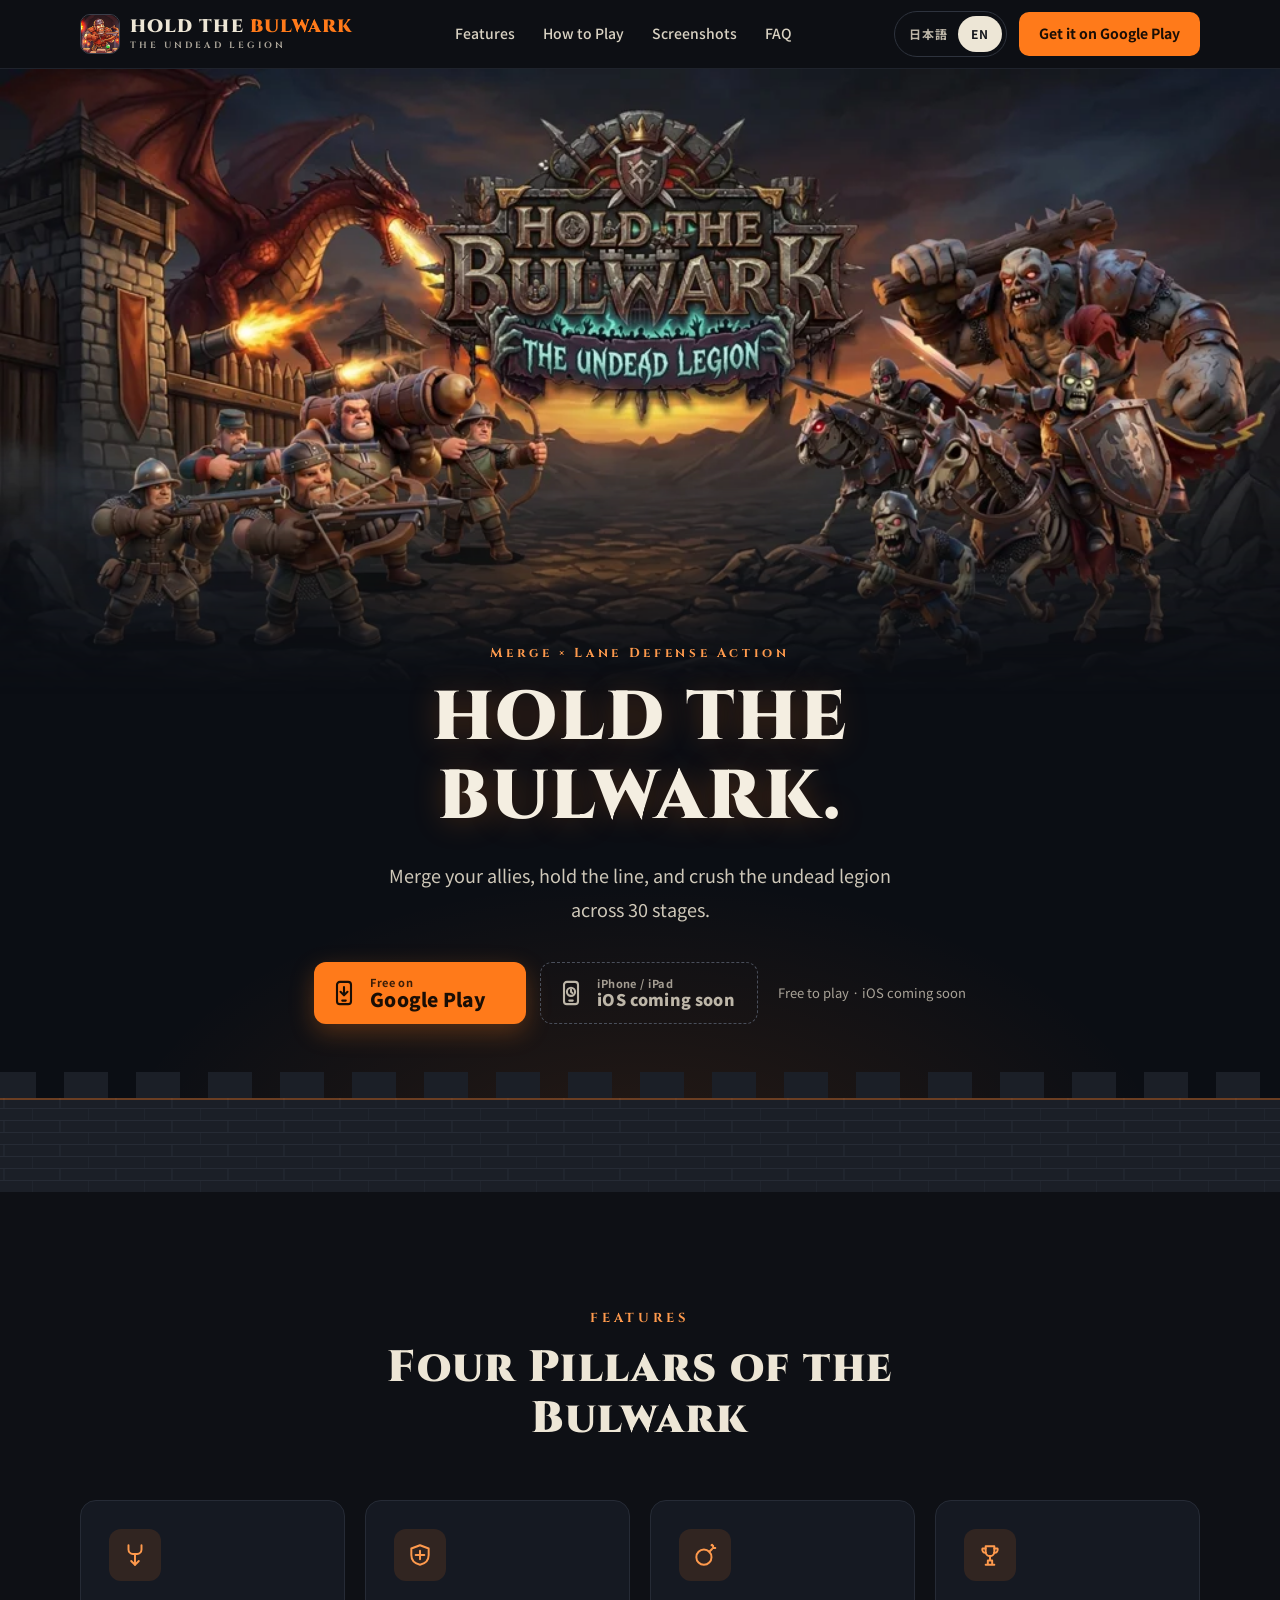
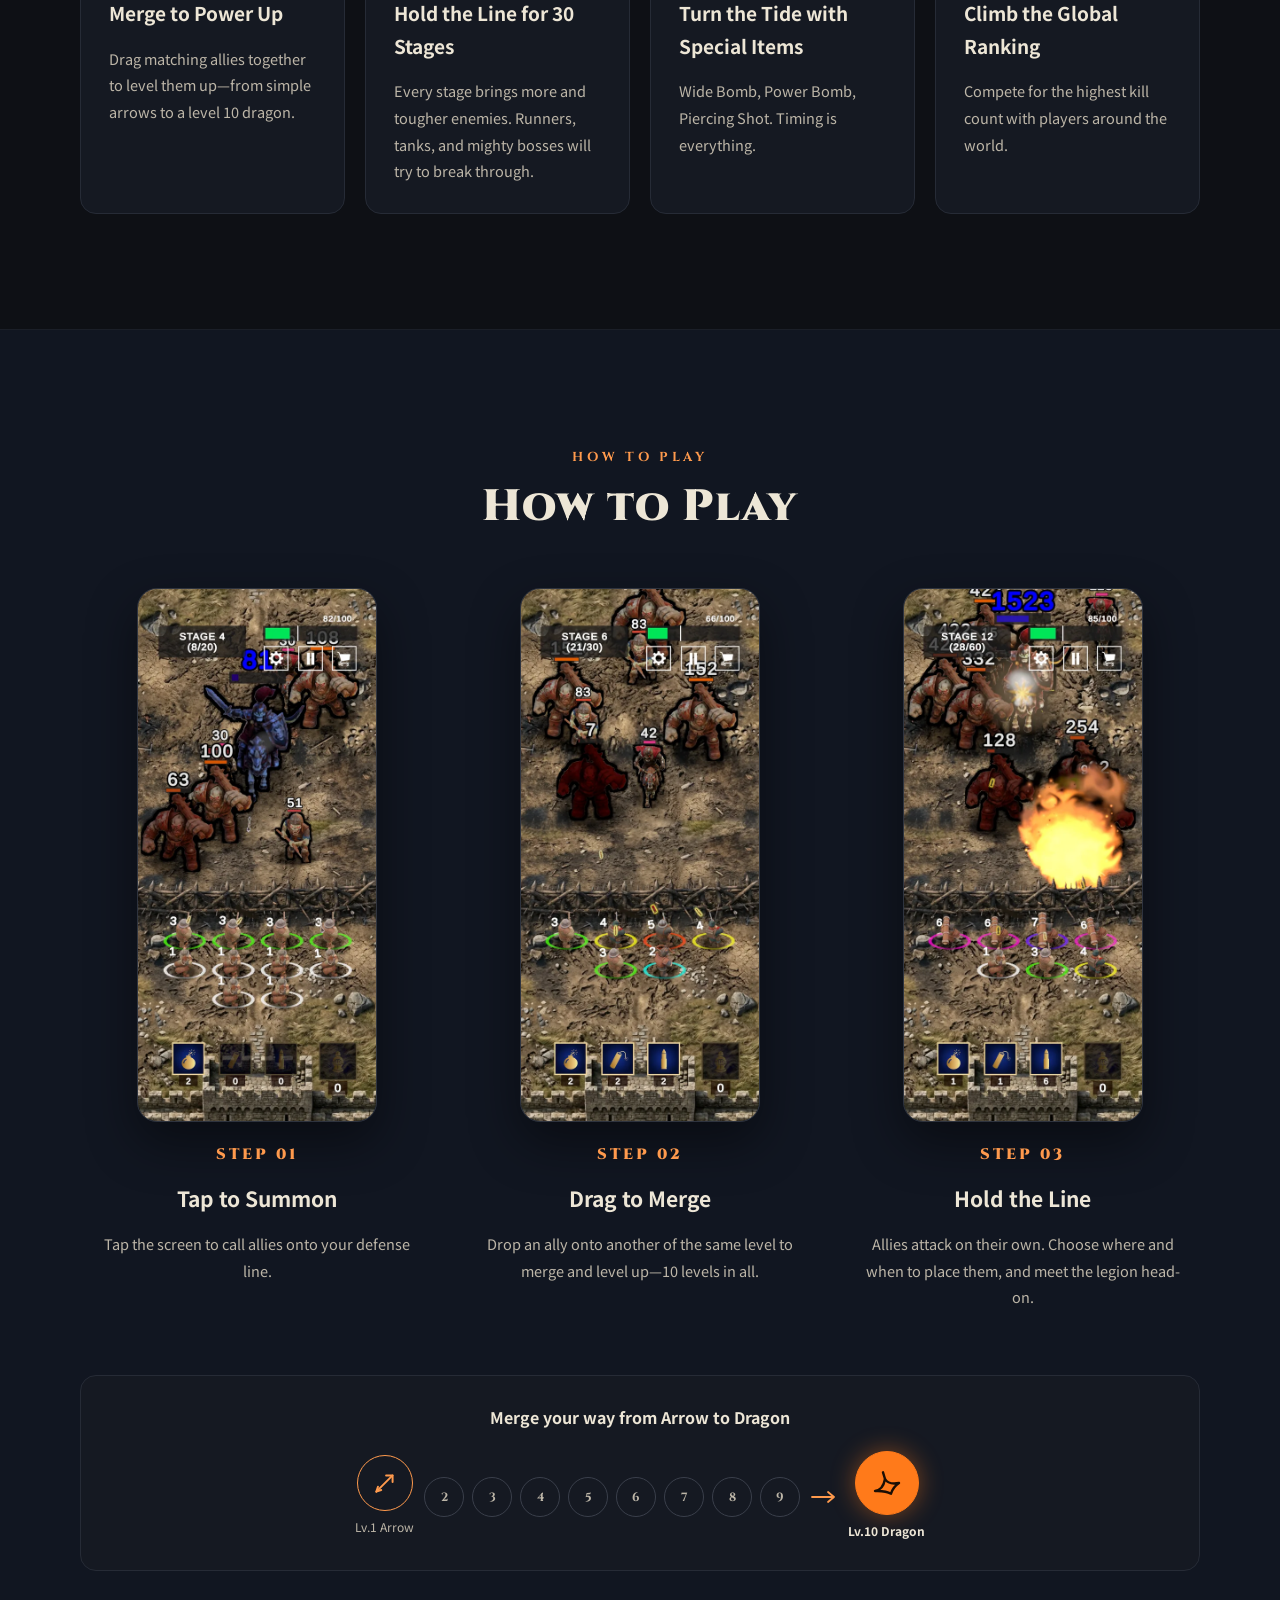
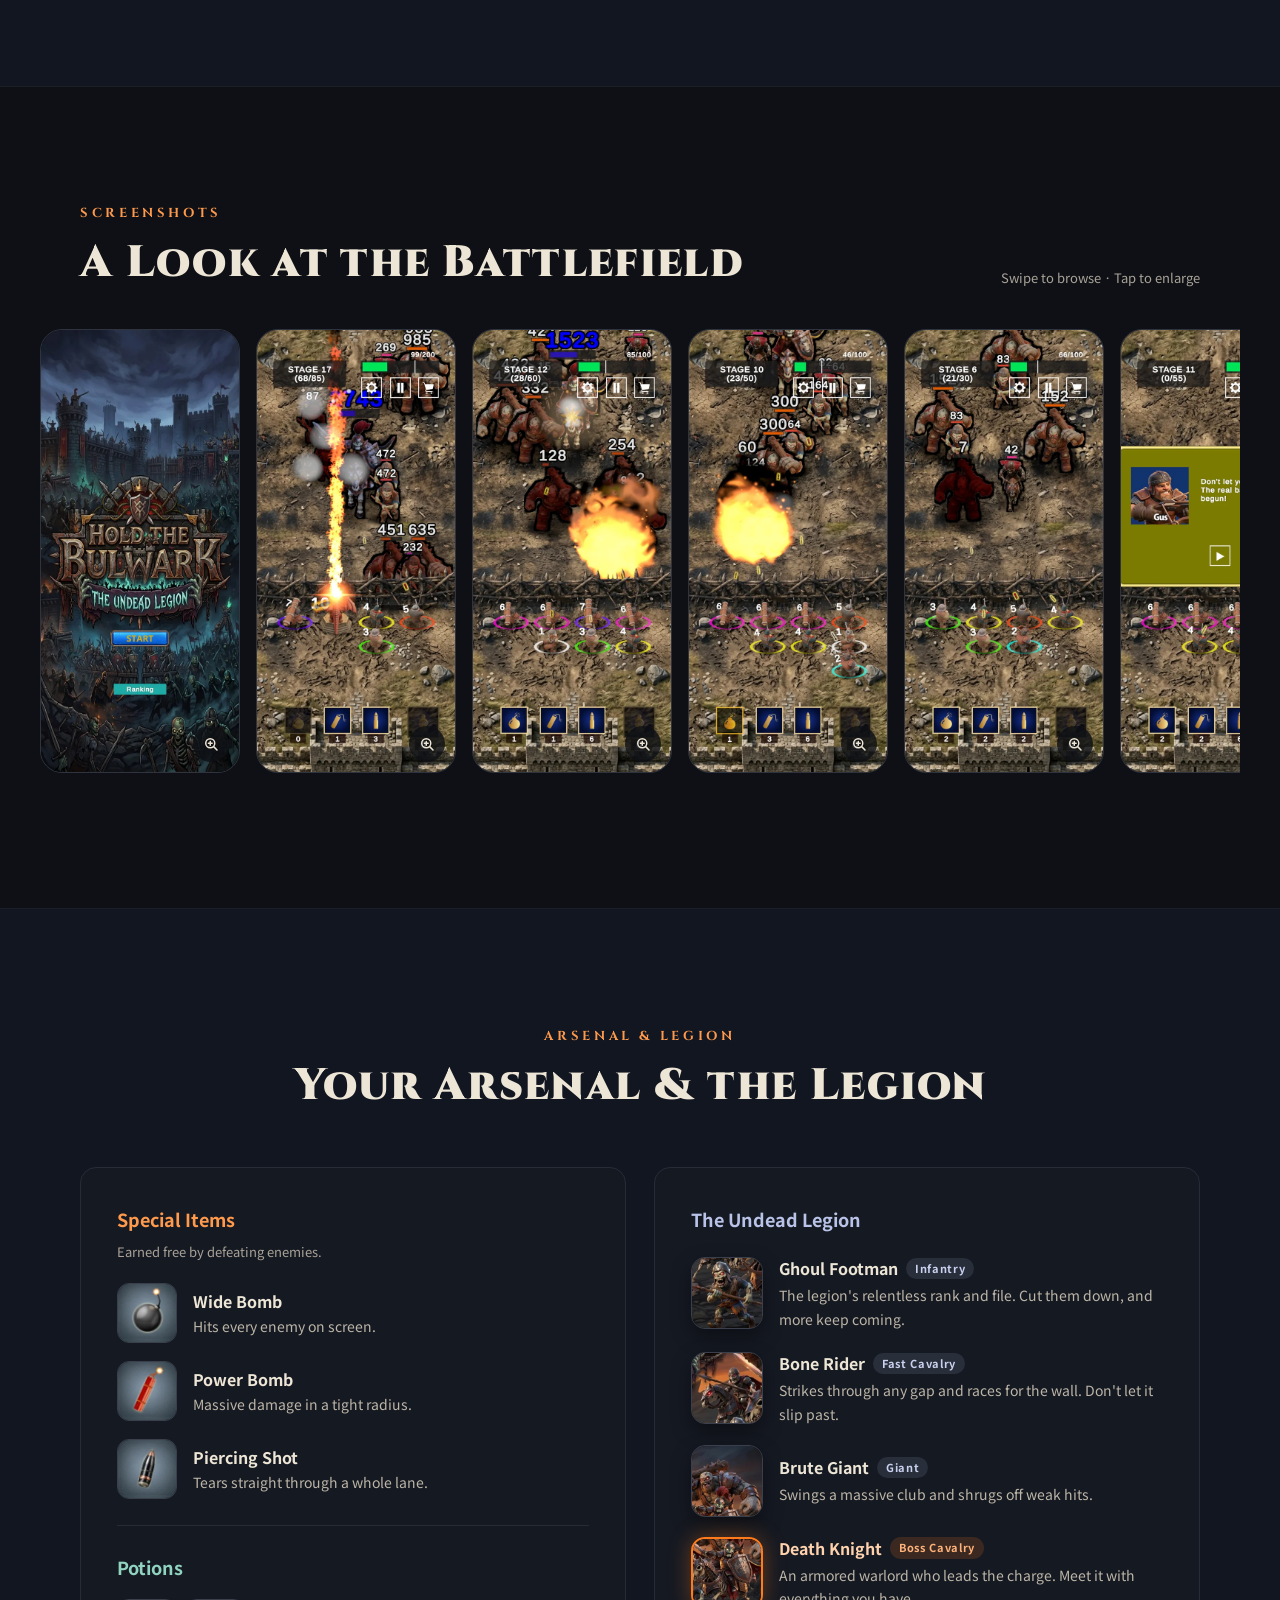
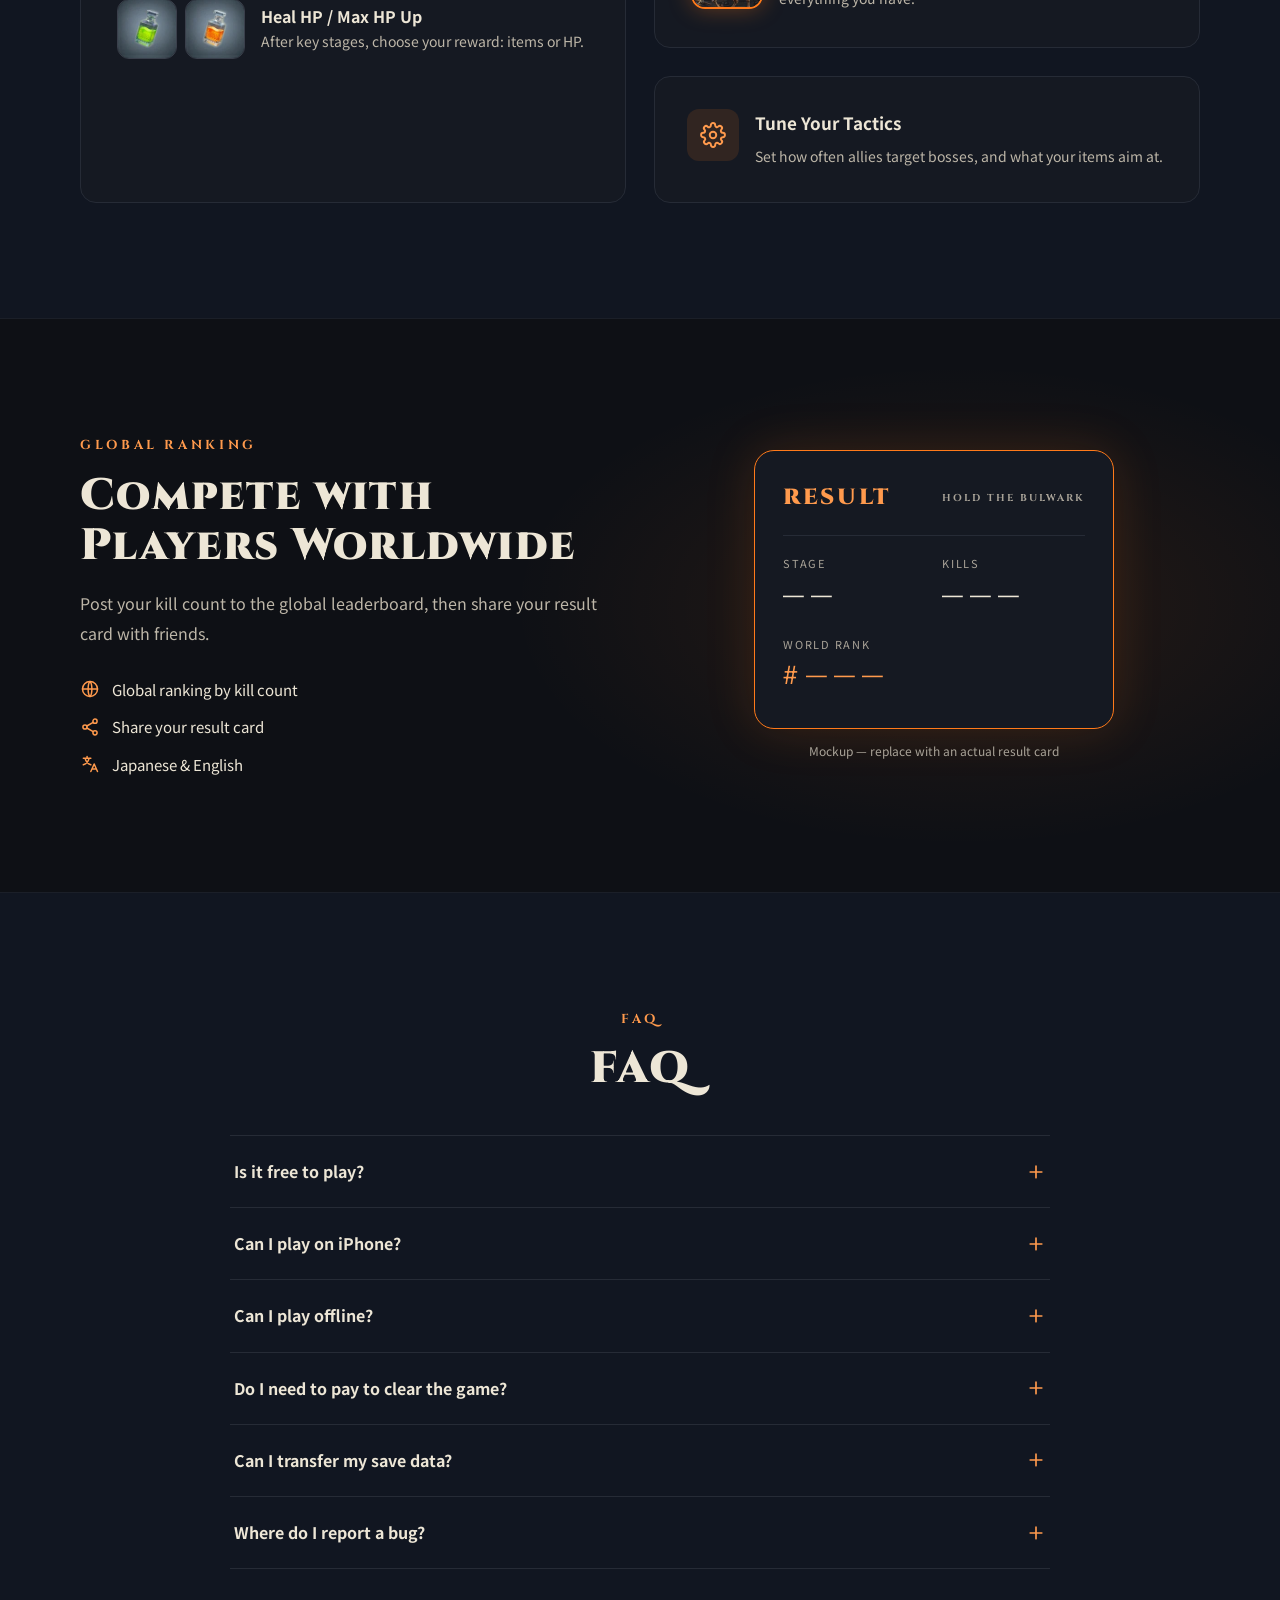
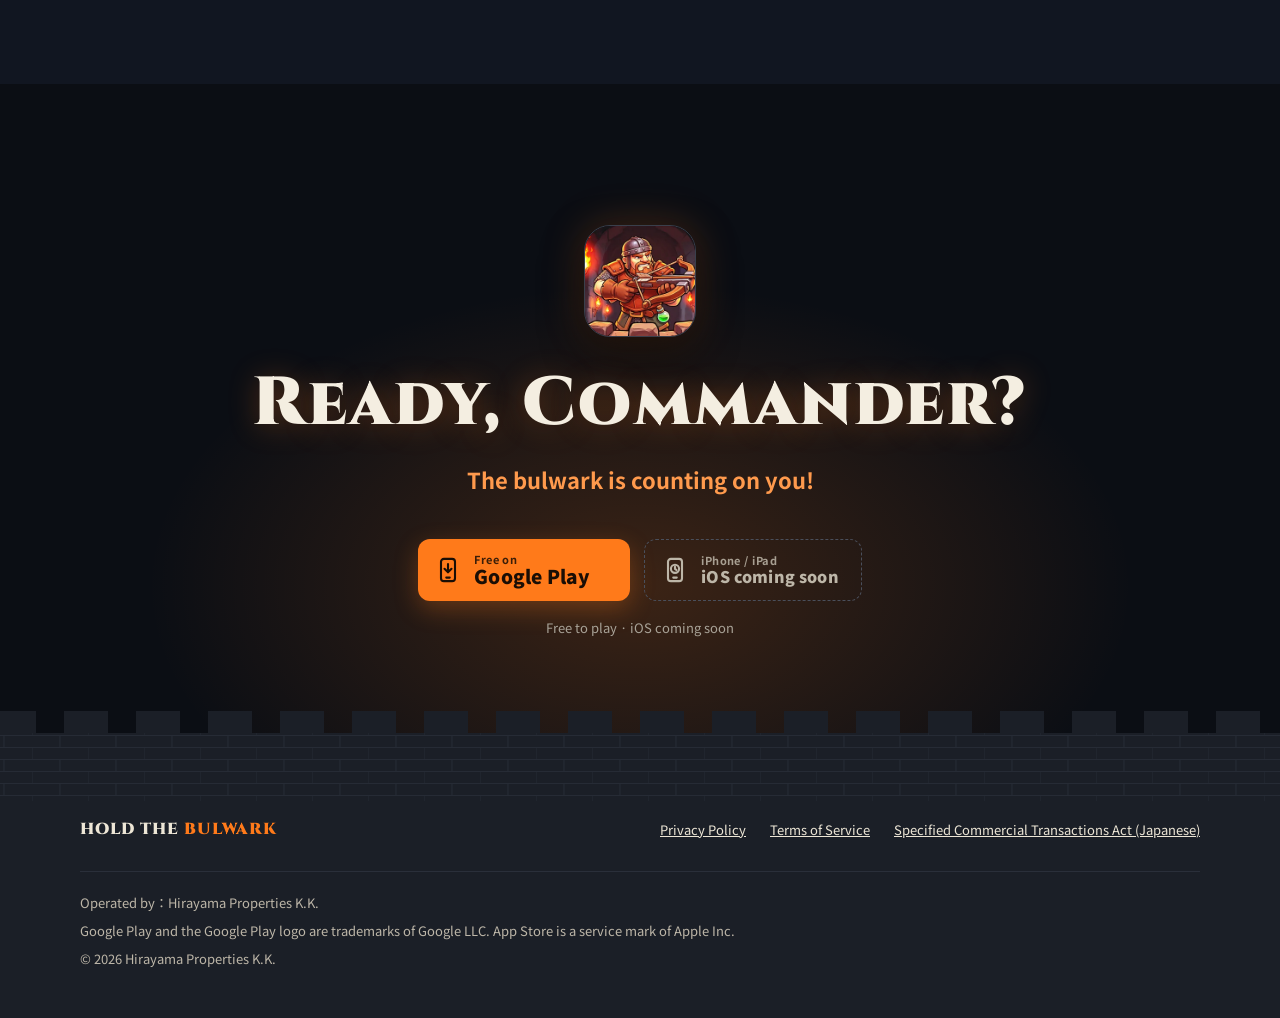
==== en/index.html @ 4ce60ff6 "Host privacy policy, terms, and tokusho pages on the site Moves the legal pages from Notion onto hol" ====
<!doctype html>
<html lang="en">
<head>
<meta charset="utf-8">
<meta name="viewport" content="width=device-width, initial-scale=1">
<title>HOLD THE BULWARK: The Undead Legion | Official Site</title>
<meta name="description" content="Official site of HOLD THE BULWARK: The Undead Legion, a merge × lane defense game. Merge your allies, hold the line, and crush the undead legion across 30 stages. Free to play.">
<meta name="theme-color" content="#0E1015">
<link rel="canonical" href="https://holdthebulwark.com/en/">
<link rel="alternate" hreflang="ja" href="https://holdthebulwark.com/">
<link rel="alternate" hreflang="en" href="https://holdthebulwark.com/en/">
<link rel="alternate" hreflang="x-default" href="https://holdthebulwark.com/">
<meta property="og:type" content="website">
<meta property="og:site_name" content="HOLD THE BULWARK">
<meta property="og:title" content="HOLD THE BULWARK: The Undead Legion | Official Site">
<meta property="og:description" content="Official site of HOLD THE BULWARK: The Undead Legion, a merge × lane defense game. Merge your allies, hold the line, and crush the undead legion across 30 stages. Free to play.">
<meta property="og:url" content="https://holdthebulwark.com/en/">
<meta property="og:image" content="https://holdthebulwark.com/assets/img/ogp.jpg">
<meta property="og:image:width" content="1200">
<meta property="og:image:height" content="630">
<meta property="og:locale" content="en_US">
<meta property="og:locale:alternate" content="ja_JP">
<meta name="twitter:card" content="summary_large_image">
<meta name="twitter:title" content="HOLD THE BULWARK: The Undead Legion | Official Site">
<meta name="twitter:description" content="Official site of HOLD THE BULWARK: The Undead Legion, a merge × lane defense game. Merge your allies, hold the line, and crush the undead legion across 30 stages. Free to play.">
<meta name="twitter:image" content="https://holdthebulwark.com/assets/img/ogp.jpg">
<link rel="icon" href="../favicon.ico" sizes="32x32">
<link rel="icon" href="../assets/img/icon-192.png" type="image/png" sizes="192x192">
<link rel="apple-touch-icon" href="../assets/img/apple-touch-icon.png">
<link rel="preconnect" href="https://fonts.googleapis.com">
<link rel="preconnect" href="https://fonts.gstatic.com" crossorigin>
<link rel="stylesheet" href="https://fonts.googleapis.com/css2?family=Cinzel:wght@700;900&amp;family=Dela+Gothic+One&amp;family=Noto+Sans+JP:wght@400;500;700;900&amp;display=swap">
<link rel="preload" as="image" href="../assets/img/key-visual.webp" fetchpriority="high">
<link rel="stylesheet" href="../assets/css/style.css">
<script type="application/ld+json">{"@context":"https://schema.org","@type":["VideoGame","MobileApplication"],"name":"HOLD THE BULWARK: The Undead Legion","url":"https://holdthebulwark.com/en/","description":"Official site of HOLD THE BULWARK: The Undead Legion, a merge × lane defense game. Merge your allies, hold the line, and crush the undead legion across 30 stages. Free to play.","image":"https://holdthebulwark.com/assets/img/ogp.jpg","applicationCategory":"GameApplication","genre":["Merge","Tower Defense"],"operatingSystem":"Android","gamePlatform":"Android","inLanguage":["ja","en"],"installUrl":"https://play.google.com/store/apps/details?id=com.hirayamaproperties.holdthebulwark","offers":{"@type":"Offer","price":"0","priceCurrency":"JPY"},"publisher":{"@type":"Organization","name":"Hirayama Properties K.K."}}</script>
<script src="../assets/js/main.js" defer></script>
</head>
<body>
<div lang="en" class="root lang-en" style="background: #0E1015; color: #EDE6D6; font-family: 'Noto Sans JP', system-ui, sans-serif; font-size: 16px; line-height: 1.7; overflow-x: clip; position: relative">

<!-- HEADER -->
<header style="position: sticky; top: 0; z-index: 30; background: rgba(14,16,21,0.9); backdrop-filter: blur(10px); border-bottom: 1px solid #1F232C">
<div class="wrap" style="height: 68px; display: flex; align-items: center; justify-content: space-between; gap: 20px">
<a href="#top" class="logo" style="display: flex; align-items: center; gap: 10px; text-decoration: none; color: #EDE6D6; line-height: 1">
<img src="../assets/img/app-icon.webp" alt="" width="40" height="40" style="width: 40px; height: 40px; border-radius: 10px; border: 1px solid #3A3F4B; flex: none">
<span style="display: flex; flex-direction: column">
<span style="font-weight: 900; font-size: 18px; letter-spacing: 0.06em">HOLD THE <span style="color: #FF7A1A">BULWARK</span></span>
<span style="font-weight: 700; font-size: 9px; letter-spacing: 0.34em; color: #A9A398; margin-top: 5px">THE UNDEAD LEGION</span>
</span>
</a>
<nav class="nav-links" aria-label="Main navigation">
<a href="#features">Features</a>
<a href="#how">How to Play</a>
<a href="#shots">Screenshots</a>
<a href="#faq">FAQ</a>
</nav>
<div style="display: flex; align-items: center; gap: 12px">
<div role="group" aria-label="Language" style="display: flex; padding: 4px; border: 1px solid #2E333E; border-radius: 999px">
<a class="lang-btn" href="../" hreflang="ja" lang="ja" data-lang="ja">日本語</a>
<a class="lang-btn on" href="./" hreflang="en" lang="en" data-lang="en" aria-current="page">EN</a>
</div>
<a data-cta="live" class="btn hdr-cta" href="https://play.google.com/store/apps/details?id=com.hirayamaproperties.holdthebulwark" target="_blank" rel="noopener">Get it on Google Play</a>
<span data-cta="off" hidden class="btn btn-off hdr-cta" aria-disabled="true">iOS coming soon</span>
<button type="button" class="menu-btn" data-action="menu" aria-controls="mobile-menu" aria-label="Menu" aria-expanded="false" style="width: 44px; height: 44px; align-items: center; justify-content: center; background: transparent; border: 1px solid #2E333E; border-radius: 10px; color: #EDE6D6; cursor: pointer">
<svg width="22" height="22" viewBox="0 0 24 24" fill="none" stroke="currentColor" stroke-width="1.8" stroke-linecap="round" aria-hidden="true"><path d="M4 7h16M4 12h16M4 17h16"></path></svg>
</button>
</div>
</div>

<nav id="mobile-menu" hidden aria-label="Main navigation" style="border-top: 1px solid #1F232C; padding: 8px 20px 20px; display: flex; flex-direction: column">
<a href="#features" data-action="close-menu" style="color: #EDE6D6; text-decoration: none; padding: 14px 0; border-bottom: 1px solid #1F232C; font-weight: 500">Features</a>
<a href="#how" data-action="close-menu" style="color: #EDE6D6; text-decoration: none; padding: 14px 0; border-bottom: 1px solid #1F232C; font-weight: 500">How to Play</a>
<a href="#shots" data-action="close-menu" style="color: #EDE6D6; text-decoration: none; padding: 14px 0; border-bottom: 1px solid #1F232C; font-weight: 500">Screenshots</a>
<a href="#faq" data-action="close-menu" style="color: #EDE6D6; text-decoration: none; padding: 14px 0; font-weight: 500">FAQ</a>
<a data-cta="live" class="btn" href="https://play.google.com/store/apps/details?id=com.hirayamaproperties.holdthebulwark" target="_blank" rel="noopener" style="margin-top: 12px">Get it on Google Play</a>
<span data-cta="off" hidden class="btn btn-off" aria-disabled="true" style="margin-top: 12px">iOS coming soon</span>
</nav>

</header>

<!-- HERO -->
<section id="top" class="hero-bg" style="position: relative; overflow: hidden; padding: 0">
<img class="hero-visual" src="../assets/img/key-visual.webp" alt="HOLD THE BULWARK: The Undead Legion — defenders of the wall face the undead legion" width="1024" height="500" fetchpriority="high">

<div class="embers" aria-hidden="true">
<span class="ember"></span><span class="ember"></span><span class="ember"></span><span class="ember"></span><span class="ember"></span><span class="ember"></span><span class="ember"></span><span class="ember"></span><span class="ember"></span><span class="ember"></span><span class="ember"></span><span class="ember"></span><span class="ember"></span><span class="ember"></span><span class="ember"></span><span class="ember"></span>
</div>

<div class="wrap hero-grid" style="position: relative; z-index: 2; padding-bottom: 48px">
<div class="hero-text">
<p class="eyebrow">Merge × Lane Defense Action</p>
<h1 class="disp" style="font-size: clamp(36px, 5.4vw, 72px); white-space: pre-line; color: #F4EEE1; text-shadow: 0 2px 30px rgba(255,122,26,0.25)">HOLD THE BULWARK.</h1>
<p class="hero-sub" style="max-width: 520px; font-size: clamp(16px, 1.6vw, 18px); line-height: 1.9; color: #CFC8B9">Merge your allies, hold the line, and crush the undead legion across 30 stages.</p>
<div class="hero-cta" style="display: flex; flex-wrap: wrap; align-items: center; gap: 16px 20px; margin-top: 36px">
<div class="badges">
<a class="store-btn" href="https://play.google.com/store/apps/details?id=com.hirayamaproperties.holdthebulwark" target="_blank" rel="noopener" aria-label="Get it on Google Play">
<svg width="28" height="28" viewBox="0 0 24 24" fill="none" stroke="currentColor" stroke-width="1.8" stroke-linecap="round" stroke-linejoin="round" aria-hidden="true"><rect x="6" y="2.5" width="12" height="19" rx="2.5"></rect><path d="M12 7v7M9 11l3 3 3-3M10.5 18.5h3"></path></svg>
<span class="store-tx"><small>Free on</small><strong>Google Play</strong></span>
</a>
<span class="store-btn off" aria-label="App Store version coming soon">
<svg width="28" height="28" viewBox="0 0 24 24" fill="none" stroke="currentColor" stroke-width="1.8" stroke-linecap="round" stroke-linejoin="round" aria-hidden="true"><rect x="6" y="2.5" width="12" height="19" rx="2.5"></rect><circle cx="12" cy="11" r="3.5"></circle><path d="M12 9.3V11l1.2 1M10.5 18.5h3"></path></svg>
<span class="store-tx"><small>iPhone / iPad</small><strong>iOS coming soon</strong></span>
</span>
</div>
<span style="font-size: 13px; color: #A9A398">Free to play · iOS coming soon</span>
</div>
</div>
</div>
<svg aria-hidden="true" viewBox="0 0 1440 120" preserveAspectRatio="xMidYMax slice" style="display: block; width: 100%; height: 120px; position: relative; z-index: 1">
<defs>
<pattern id="merlon" width="72" height="26" patternUnits="userSpaceOnUse"><rect x="0" y="0" width="44" height="26" fill="#1B1F27"></rect></pattern>
<pattern id="brick" width="56" height="24" patternUnits="userSpaceOnUse"><path d="M0 0.5H56M0 12.5H56M28 0V12M0 12V24" stroke="#262B35" stroke-width="1" fill="none"></path></pattern>
</defs>
<rect x="0" y="0" width="1440" height="26" fill="url(#merlon)"></rect>
<rect x="0" y="26" width="1440" height="94" fill="#1B1F27"></rect>
<rect x="0" y="26" width="1440" height="94" fill="url(#brick)"></rect>
<rect x="0" y="26" width="1440" height="2" fill="#FF7A1A" opacity="0.35"></rect>
</svg>
</section>

<!-- FEATURES -->
<section id="features" class="sec" style="background: #0E1015">
<div class="wrap">
<div class="reveal" style="text-align: center; max-width: 720px; margin: 0 auto 56px">
<p class="eyebrow">FEATURES</p>
<h2 class="disp h2">Four Pillars of the Bulwark</h2>
</div>
<div class="feat-grid">
<article class="card reveal" style="padding: 28px; display: flex; flex-direction: column; gap: 16px">
<div class="icon-box"><svg width="26" height="26" viewBox="0 0 24 24" fill="none" stroke="currentColor" stroke-width="1.8" stroke-linecap="round" stroke-linejoin="round" aria-hidden="true"><path d="M6 3v4a4 4 0 0 0 4 4h4a4 4 0 0 0 4-4V3"></path><path d="M12 11v10"></path><path d="M8.5 17.5L12 21l3.5-3.5"></path></svg></div>
<h3 style="margin: 0; font-size: 19px; font-weight: 700">Merge to Power Up</h3>
<p style="margin: 0; color: #BDB6A8; font-size: 14.5px; line-height: 1.85">Drag matching allies together to level them up—from simple arrows to a level 10 dragon.</p>
</article>
<article class="card reveal" style="padding: 28px; display: flex; flex-direction: column; gap: 16px">
<div class="icon-box"><svg width="26" height="26" viewBox="0 0 24 24" fill="none" stroke="currentColor" stroke-width="1.8" stroke-linecap="round" stroke-linejoin="round" aria-hidden="true"><path d="M12 3l8 3v6c0 5-3.5 8-8 9-4.5-1-8-4-8-9V6z"></path><path d="M12 8v8M8 12h8"></path></svg></div>
<h3 style="margin: 0; font-size: 19px; font-weight: 700">Hold the Line for 30 Stages</h3>
<p style="margin: 0; color: #BDB6A8; font-size: 14.5px; line-height: 1.85">Every stage brings more and tougher enemies. Runners, tanks, and mighty bosses will try to break through.</p>
</article>
<article class="card reveal" style="padding: 28px; display: flex; flex-direction: column; gap: 16px">
<div class="icon-box"><svg width="26" height="26" viewBox="0 0 24 24" fill="none" stroke="currentColor" stroke-width="1.8" stroke-linecap="round" stroke-linejoin="round" aria-hidden="true"><circle cx="11" cy="14" r="7"></circle><path d="M16 9l2.5-2.5"></path><path d="M19.5 3.5v2M21.5 5.5h-2M18.5 2.5l-.5 .5"></path></svg></div>
<h3 style="margin: 0; font-size: 19px; font-weight: 700">Turn the Tide with Special Items</h3>
<p style="margin: 0; color: #BDB6A8; font-size: 14.5px; line-height: 1.85">Wide Bomb, Power Bomb, Piercing Shot. Timing is everything.</p>
</article>
<article class="card reveal" style="padding: 28px; display: flex; flex-direction: column; gap: 16px">
<div class="icon-box"><svg width="26" height="26" viewBox="0 0 24 24" fill="none" stroke="currentColor" stroke-width="1.8" stroke-linecap="round" stroke-linejoin="round" aria-hidden="true"><path d="M8 4h8v5a4 4 0 0 1-8 0z"></path><path d="M8 6H5a3 3 0 0 0 3.2 4M16 6h3a3 3 0 0 1-3.2 4"></path><path d="M12 13v4M8 21h8M10 17h4v4h-4z"></path></svg></div>
<h3 style="margin: 0; font-size: 19px; font-weight: 700">Climb the Global Ranking</h3>
<p style="margin: 0; color: #BDB6A8; font-size: 14.5px; line-height: 1.85">Compete for the highest kill count with players around the world.</p>
</article>
</div>
</div>
</section>

<!-- HOW TO PLAY -->
<section id="how" class="sec" style="background: #111621; border-top: 1px solid #1B1F28; border-bottom: 1px solid #1B1F28">
<div class="wrap">
<div class="reveal" style="text-align: center; max-width: 720px; margin: 0 auto 56px">
<p class="eyebrow">HOW TO PLAY</p>
<h2 class="disp h2">How to Play</h2>
</div>
<div class="step-grid">
<div class="reveal" style="display: flex; flex-direction: column; align-items: center; text-align: center; gap: 14px">
<img class="step-img" src="../assets/img/shot-s04.webp" alt="Tap to Summon" loading="lazy">
<span class="logo" style="font-weight: 900; font-size: 15px; letter-spacing: 0.2em; color: #FF9A4D; margin-top: 6px">STEP 01</span>
<h3 style="margin: 0; font-size: 21px; font-weight: 700">Tap to Summon</h3>
<p style="margin: 0; color: #BDB6A8; font-size: 14.5px; line-height: 1.85; max-width: 320px">Tap the screen to call allies onto your defense line.</p>
</div>
<div class="reveal" style="display: flex; flex-direction: column; align-items: center; text-align: center; gap: 14px">
<img class="step-img" src="../assets/img/shot-s06.webp" alt="Drag to Merge" loading="lazy">
<span class="logo" style="font-weight: 900; font-size: 15px; letter-spacing: 0.2em; color: #FF9A4D; margin-top: 6px">STEP 02</span>
<h3 style="margin: 0; font-size: 21px; font-weight: 700">Drag to Merge</h3>
<p style="margin: 0; color: #BDB6A8; font-size: 14.5px; line-height: 1.85; max-width: 320px">Drop an ally onto another of the same level to merge and level up—10 levels in all.</p>
</div>
<div class="reveal" style="display: flex; flex-direction: column; align-items: center; text-align: center; gap: 14px">
<img class="step-img" src="../assets/img/shot-s12.webp" alt="Hold the Line" loading="lazy">
<span class="logo" style="font-weight: 900; font-size: 15px; letter-spacing: 0.2em; color: #FF9A4D; margin-top: 6px">STEP 03</span>
<h3 style="margin: 0; font-size: 21px; font-weight: 700">Hold the Line</h3>
<p style="margin: 0; color: #BDB6A8; font-size: 14.5px; line-height: 1.85; max-width: 320px">Allies attack on their own. Choose where and when to place them, and meet the legion head-on.</p>
</div>
</div>

<div class="card reveal" style="margin-top: 64px; padding: 28px clamp(20px, 4vw, 40px); display: flex; flex-direction: column; align-items: center; gap: 20px">
<p style="margin: 0; font-weight: 700; font-size: 16px">Merge your way from Arrow to Dragon</p>
<div style="display: flex; align-items: center; justify-content: center; gap: 10px; flex-wrap: nowrap; width: 100%">
<div style="display: flex; flex-direction: column; align-items: center; gap: 6px">
<div class="lv" style="width: 56px; height: 56px; border-color: #FF9A4D; color: #FF9A4D"><svg width="26" height="26" viewBox="0 0 24 24" fill="none" stroke="currentColor" stroke-width="1.8" stroke-linecap="round" stroke-linejoin="round" aria-hidden="true"><path d="M4 20L19 5"></path><path d="M13 5h6v6"></path><path d="M4 20l1.5-4.5M4 20l4.5-1.5"></path></svg></div>
<span style="font-size: 12px; color: #BDB6A8">Lv.1 Arrow</span>
</div>
<div class="ladder-mid" style="display: flex; gap: 8px; align-items: center">
<div class="lv">2</div><div class="lv">3</div><div class="lv">4</div><div class="lv">5</div><div class="lv">6</div><div class="lv">7</div><div class="lv">8</div><div class="lv">9</div>
</div>
<svg width="28" height="16" viewBox="0 0 28 16" fill="none" stroke="#FF9A4D" stroke-width="1.8" stroke-linecap="round" stroke-linejoin="round" aria-hidden="true"><path d="M2 8h22M18 3l6 5-6 5"></path></svg>
<div style="display: flex; flex-direction: column; align-items: center; gap: 6px">
<div class="lv" style="width: 64px; height: 64px; background: #FF7A1A; border-color: #FF7A1A; color: #1A0E05; box-shadow: 0 0 24px rgba(255,122,26,0.45)"><svg width="32" height="32" viewBox="0 0 24 24" fill="none" stroke="currentColor" stroke-width="1.8" stroke-linecap="round" stroke-linejoin="round" aria-hidden="true"><path d="M3 18c4-.5 6.5-3.5 7.5-9 1.8 3 5 4 10.5 3-3 2-5 4.8-6 8-3-1.8-7-2.2-12-2z"></path><path d="M10.5 9L9 4"></path></svg></div>
<span style="font-size: 12px; color: #EDE6D6; font-weight: 700">Lv.10 Dragon</span>
</div>
</div>
</div>
</div>
</section>

<!-- SCREENSHOTS -->


<!-- ITEMS & ENEMIES -->
<section id="shots" class="sec" style="background: #0E1015">
<div class="wrap reveal" style="display: flex; flex-wrap: wrap; justify-content: space-between; align-items: flex-end; gap: 16px; margin-bottom: 36px">
<div>
<p class="eyebrow">SCREENSHOTS</p>
<h2 class="disp h2">A Look at the Battlefield</h2>
</div>
<p style="margin: 0; color: #A9A398; font-size: 13px">Swipe to browse · Tap to enlarge</p>
</div>
<div style="max-width: 1200px; margin: 0 auto">
<div class="shots" role="list">

<button type="button" role="listitem" class="shot" data-shot="1" aria-label="Enlarge screenshot 1">
<img src="../assets/img/shot-title.webp" alt="Title screen" loading="lazy" style="width: 100%; height: 100%; object-fit: cover; display: block">
<span style="position: absolute; right: 10px; bottom: 10px; width: 36px; height: 36px; border-radius: 50%; background: rgba(14,16,21,0.82); color: #EDE6D6; display: flex; align-items: center; justify-content: center"><svg width="18" height="18" viewBox="0 0 24 24" fill="none" stroke="currentColor" stroke-width="2" stroke-linecap="round" aria-hidden="true"><circle cx="11" cy="11" r="6"></circle><path d="M20 20l-4.5-4.5M11 8.5v5M8.5 11h5"></path></svg></span>
</button>

<button type="button" role="listitem" class="shot" data-shot="2" aria-label="Enlarge screenshot 2">
<img src="../assets/img/shot-s17.webp" alt="A level 10 dragon scorches the legion" loading="lazy" style="width: 100%; height: 100%; object-fit: cover; display: block">
<span style="position: absolute; right: 10px; bottom: 10px; width: 36px; height: 36px; border-radius: 50%; background: rgba(14,16,21,0.82); color: #EDE6D6; display: flex; align-items: center; justify-content: center"><svg width="18" height="18" viewBox="0 0 24 24" fill="none" stroke="currentColor" stroke-width="2" stroke-linecap="round" aria-hidden="true"><circle cx="11" cy="11" r="6"></circle><path d="M20 20l-4.5-4.5M11 8.5v5M8.5 11h5"></path></svg></span>
</button>

<button type="button" role="listitem" class="shot" data-shot="3" aria-label="Enlarge screenshot 3">
<img src="../assets/img/shot-s12.webp" alt="A bomb blasts a pack of enemies" loading="lazy" style="width: 100%; height: 100%; object-fit: cover; display: block">
<span style="position: absolute; right: 10px; bottom: 10px; width: 36px; height: 36px; border-radius: 50%; background: rgba(14,16,21,0.82); color: #EDE6D6; display: flex; align-items: center; justify-content: center"><svg width="18" height="18" viewBox="0 0 24 24" fill="none" stroke="currentColor" stroke-width="2" stroke-linecap="round" aria-hidden="true"><circle cx="11" cy="11" r="6"></circle><path d="M20 20l-4.5-4.5M11 8.5v5M8.5 11h5"></path></svg></span>
</button>

<button type="button" role="listitem" class="shot" data-shot="4" aria-label="Enlarge screenshot 4">
<img src="../assets/img/shot-s10.webp" alt="Defending Stage 10" loading="lazy" style="width: 100%; height: 100%; object-fit: cover; display: block">
<span style="position: absolute; right: 10px; bottom: 10px; width: 36px; height: 36px; border-radius: 50%; background: rgba(14,16,21,0.82); color: #EDE6D6; display: flex; align-items: center; justify-content: center"><svg width="18" height="18" viewBox="0 0 24 24" fill="none" stroke="currentColor" stroke-width="2" stroke-linecap="round" aria-hidden="true"><circle cx="11" cy="11" r="6"></circle><path d="M20 20l-4.5-4.5M11 8.5v5M8.5 11h5"></path></svg></span>
</button>

<button type="button" role="listitem" class="shot" data-shot="5" aria-label="Enlarge screenshot 5">
<img src="../assets/img/shot-s06.webp" alt="A defense line of merged allies" loading="lazy" style="width: 100%; height: 100%; object-fit: cover; display: block">
<span style="position: absolute; right: 10px; bottom: 10px; width: 36px; height: 36px; border-radius: 50%; background: rgba(14,16,21,0.82); color: #EDE6D6; display: flex; align-items: center; justify-content: center"><svg width="18" height="18" viewBox="0 0 24 24" fill="none" stroke="currentColor" stroke-width="2" stroke-linecap="round" aria-hidden="true"><circle cx="11" cy="11" r="6"></circle><path d="M20 20l-4.5-4.5M11 8.5v5M8.5 11h5"></path></svg></span>
</button>

<button type="button" role="listitem" class="shot" data-shot="6" aria-label="Enlarge screenshot 6">
<img src="../assets/img/shot-s11.webp" alt="Pre-stage dialogue" loading="lazy" style="width: 100%; height: 100%; object-fit: cover; display: block">
<span style="position: absolute; right: 10px; bottom: 10px; width: 36px; height: 36px; border-radius: 50%; background: rgba(14,16,21,0.82); color: #EDE6D6; display: flex; align-items: center; justify-content: center"><svg width="18" height="18" viewBox="0 0 24 24" fill="none" stroke="currentColor" stroke-width="2" stroke-linecap="round" aria-hidden="true"><circle cx="11" cy="11" r="6"></circle><path d="M20 20l-4.5-4.5M11 8.5v5M8.5 11h5"></path></svg></span>
</button>

<button type="button" role="listitem" class="shot" data-shot="7" aria-label="Enlarge screenshot 7">
<img src="../assets/img/shot-shop.webp" alt="Shop screen" loading="lazy" style="width: 100%; height: 100%; object-fit: cover; display: block">
<span style="position: absolute; right: 10px; bottom: 10px; width: 36px; height: 36px; border-radius: 50%; background: rgba(14,16,21,0.82); color: #EDE6D6; display: flex; align-items: center; justify-content: center"><svg width="18" height="18" viewBox="0 0 24 24" fill="none" stroke="currentColor" stroke-width="2" stroke-linecap="round" aria-hidden="true"><circle cx="11" cy="11" r="6"></circle><path d="M20 20l-4.5-4.5M11 8.5v5M8.5 11h5"></path></svg></span>
</button>

<button type="button" role="listitem" class="shot" data-shot="8" aria-label="Enlarge screenshot 8">
<img src="../assets/img/shot-settings.webp" alt="Battle settings screen" loading="lazy" style="width: 100%; height: 100%; object-fit: cover; display: block">
<span style="position: absolute; right: 10px; bottom: 10px; width: 36px; height: 36px; border-radius: 50%; background: rgba(14,16,21,0.82); color: #EDE6D6; display: flex; align-items: center; justify-content: center"><svg width="18" height="18" viewBox="0 0 24 24" fill="none" stroke="currentColor" stroke-width="2" stroke-linecap="round" aria-hidden="true"><circle cx="11" cy="11" r="6"></circle><path d="M20 20l-4.5-4.5M11 8.5v5M8.5 11h5"></path></svg></span>
</button>

</div>
</div>

<div id="lightbox" hidden role="dialog" aria-modal="true" aria-label="SCREENSHOT" style="position: fixed; inset: 0; z-index: 60; background: rgba(6,7,10,0.9); display: flex; align-items: center; justify-content: center; gap: 16px; padding: 20px">
<button type="button" data-action="zoom-prev" aria-label="Previous image" style="width: 48px; height: 48px; border-radius: 50%; border: 1px solid #3A3F4B; background: #151922; color: #EDE6D6; cursor: pointer; flex: none; display: flex; align-items: center; justify-content: center"><svg width="22" height="22" viewBox="0 0 24 24" fill="none" stroke="currentColor" stroke-width="1.8" stroke-linecap="round" stroke-linejoin="round" aria-hidden="true"><path d="M15 5l-7 7 7 7"></path></svg></button>
<img id="lightbox-img" src="" alt="" style="height: min(80vh, 760px); aspect-ratio: 9 / 20; max-width: 66vw; object-fit: contain; border-radius: 24px; border: 1px solid #3A3F4B; background: #0E1015">
<button type="button" data-action="zoom-next" aria-label="Next image" style="width: 48px; height: 48px; border-radius: 50%; border: 1px solid #3A3F4B; background: #151922; color: #EDE6D6; cursor: pointer; flex: none; display: flex; align-items: center; justify-content: center"><svg width="22" height="22" viewBox="0 0 24 24" fill="none" stroke="currentColor" stroke-width="1.8" stroke-linecap="round" stroke-linejoin="round" aria-hidden="true"><path d="M9 5l7 7-7 7"></path></svg></button>
<button type="button" data-action="zoom-close" aria-label="Close" style="position: absolute; top: 16px; right: 16px; width: 48px; height: 48px; border-radius: 50%; border: 1px solid #3A3F4B; background: #151922; color: #EDE6D6; cursor: pointer; display: flex; align-items: center; justify-content: center"><svg width="22" height="22" viewBox="0 0 24 24" fill="none" stroke="currentColor" stroke-width="1.8" stroke-linecap="round" aria-hidden="true"><path d="M6 6l12 12M18 6L6 18"></path></svg></button>
</div>

</section>

<!-- RANKING -->
<section class="sec" style="background: #111621; border-top: 1px solid #1B1F28; border-bottom: 1px solid #1B1F28">
<div class="wrap">
<div class="reveal" style="text-align: center; max-width: 720px; margin: 0 auto 56px">
<p class="eyebrow">ARSENAL &amp; LEGION</p>
<h2 class="disp h2">Your Arsenal &amp; the Legion</h2>
</div>
<div class="two-col">
<div class="card reveal" style="padding: clamp(24px, 3vw, 36px)">
<h3 style="margin: 0 0 6px; font-size: 18px; font-weight: 700; color: #FF9A4D">Special Items</h3>
<p style="margin: 0 0 20px; font-size: 13px; color: #A9A398">Earned free by defeating enemies.</p>
<div style="display: flex; flex-direction: column; gap: 18px">
<div style="display: flex; gap: 16px; align-items: center"><img class="item-img" src="../assets/img/icon-wide-bomb.webp" alt="" width="60" height="60"><div><p style="margin: 0; font-weight: 700">Wide Bomb</p><p style="margin: 0; font-size: 14px; color: #BDB6A8">Hits every enemy on screen.</p></div></div>
<div style="display: flex; gap: 16px; align-items: center"><img class="item-img" src="../assets/img/icon-power-bomb.webp" alt="" width="60" height="60"><div><p style="margin: 0; font-weight: 700">Power Bomb</p><p style="margin: 0; font-size: 14px; color: #BDB6A8">Massive damage in a tight radius.</p></div></div>
<div style="display: flex; gap: 16px; align-items: center"><img class="item-img" src="../assets/img/icon-piercing.webp" alt="" width="60" height="60"><div><p style="margin: 0; font-weight: 700">Piercing Shot</p><p style="margin: 0; font-size: 14px; color: #BDB6A8">Tears straight through a whole lane.</p></div></div>
</div>
<div style="height: 1px; background: #262B36; margin: 26px 0"></div>
<h3 style="margin: 0 0 16px; font-size: 18px; font-weight: 700; color: #8FD3C0">Potions</h3>
<div style="display: flex; gap: 16px; align-items: center"><div style="display: flex; gap: 8px; flex: none"><img class="item-img" src="../assets/img/icon-potion-hp.webp" alt="" width="60" height="60"><img class="item-img" src="../assets/img/icon-potion-max.webp" alt="" width="60" height="60"></div><div><p style="margin: 0; font-weight: 700">Heal HP / Max HP Up</p><p style="margin: 0; font-size: 14px; color: #BDB6A8">After key stages, choose your reward: items or HP.</p></div></div>
</div>
<div style="display: flex; flex-direction: column; gap: 28px">
<div class="card reveal" style="padding: clamp(24px, 3vw, 36px)">
<h3 style="margin: 0 0 20px; font-size: 18px; font-weight: 700; color: #B9C3E8">The Undead Legion</h3>
<div style="display: flex; flex-direction: column; gap: 18px">
<div style="display: flex; gap: 16px; align-items: center"><img class="foe-img" src="../assets/img/kv-enemy-infantry.webp" alt="" width="72" height="72" loading="lazy"><div><p style="margin: 0; display: flex; flex-wrap: wrap; align-items: center; gap: 4px 8px"><span style="font-weight: 700">Ghoul Footman</span><span class="tag">Infantry</span></p><p style="margin: 2px 0 0; font-size: 14px; color: #BDB6A8">The legion's relentless rank and file. Cut them down, and more keep coming.</p></div></div>
<div style="display: flex; gap: 16px; align-items: center"><img class="foe-img" src="../assets/img/kv-enemy-cavalry.webp" alt="" width="72" height="72" loading="lazy"><div><p style="margin: 0; display: flex; flex-wrap: wrap; align-items: center; gap: 4px 8px"><span style="font-weight: 700">Bone Rider</span><span class="tag">Fast Cavalry</span></p><p style="margin: 2px 0 0; font-size: 14px; color: #BDB6A8">Strikes through any gap and races for the wall. Don't let it slip past.</p></div></div>
<div style="display: flex; gap: 16px; align-items: center"><img class="foe-img" src="../assets/img/kv-enemy-giant.webp" alt="" width="72" height="72" loading="lazy"><div><p style="margin: 0; display: flex; flex-wrap: wrap; align-items: center; gap: 4px 8px"><span style="font-weight: 700">Brute Giant</span><span class="tag">Giant</span></p><p style="margin: 2px 0 0; font-size: 14px; color: #BDB6A8">Swings a massive club and shrugs off weak hits.</p></div></div>
<div style="display: flex; gap: 16px; align-items: center"><img class="foe-img boss" src="../assets/img/kv-enemy-boss.webp" alt="" width="72" height="72" loading="lazy"><div><p style="margin: 0; display: flex; flex-wrap: wrap; align-items: center; gap: 4px 8px"><span style="font-weight: 700; color: #FFD2AE">Death Knight</span><span class="tag boss">Boss Cavalry</span></p><p style="margin: 2px 0 0; font-size: 14px; color: #BDB6A8">An armored warlord who leads the charge. Meet it with everything you have.</p></div></div>
</div>
</div>
<div class="card reveal" style="padding: clamp(24px, 3vw, 32px); display: flex; gap: 16px; align-items: flex-start">
<div class="icon-box"><svg width="26" height="26" viewBox="0 0 24 24" fill="none" stroke="currentColor" stroke-width="1.8" stroke-linecap="round" stroke-linejoin="round" aria-hidden="true"><circle cx="12" cy="12" r="3"></circle><path d="M19.4 15a1.65 1.65 0 0 0 .33 1.82l.06.06a2 2 0 0 1-2.83 2.83l-.06-.06a1.65 1.65 0 0 0-1.82-.33 1.65 1.65 0 0 0-1 1.51V21a2 2 0 0 1-4 0v-.09A1.65 1.65 0 0 0 9 19.4a1.65 1.65 0 0 0-1.82.33l-.06.06a2 2 0 0 1-2.83-2.83l.06-.06A1.65 1.65 0 0 0 4.68 15a1.65 1.65 0 0 0-1.51-1H3a2 2 0 0 1 0-4h.09A1.65 1.65 0 0 0 4.6 9a1.65 1.65 0 0 0-.33-1.82l-.06-.06a2 2 0 0 1 2.83-2.83l.06.06A1.65 1.65 0 0 0 9 4.68a1.65 1.65 0 0 0 1-1.51V3a2 2 0 0 1 4 0v.09a1.65 1.65 0 0 0 1 1.51 1.65 1.65 0 0 0 1.82-.33l.06-.06a2 2 0 0 1 2.83 2.83l-.06.06A1.65 1.65 0 0 0 19.4 9a1.65 1.65 0 0 0 1.51 1H21a2 2 0 0 1 0 4h-.09a1.65 1.65 0 0 0-1.51 1z"></path></svg></div>
<div><p style="margin: 0; font-weight: 700; font-size: 17px">Tune Your Tactics</p><p style="margin: 6px 0 0; font-size: 14px; color: #BDB6A8; line-height: 1.85">Set how often allies target bosses, and what your items aim at.</p></div>
</div>
</div>
</div>
</div>
</section><section class="sec" style="background: radial-gradient(ellipse 50% 60% at 75% 50%, rgba(255,122,26,0.1), transparent 70%), #0E1015">
<div class="wrap two-col" style="align-items: center; gap: 56px">
<div class="reveal">
<p class="eyebrow">GLOBAL RANKING</p>
<h2 class="disp h2">Compete with Players Worldwide</h2>
<p class="lead">Post your kill count to the global leaderboard, then share your result card with friends.</p>
<div style="display: flex; flex-direction: column; gap: 12px; margin-top: 28px">
<div style="display: flex; gap: 12px; align-items: center; font-size: 15px"><svg width="20" height="20" viewBox="0 0 24 24" fill="none" stroke="#FF9A4D" stroke-width="1.8" stroke-linecap="round" aria-hidden="true"><circle cx="12" cy="12" r="9"></circle><path d="M3 12h18M12 3c3 3 3 15 0 18M12 3c-3 3-3 15 0 18"></path></svg>Global ranking by kill count</div>
<div style="display: flex; gap: 12px; align-items: center; font-size: 15px"><svg width="20" height="20" viewBox="0 0 24 24" fill="none" stroke="#FF9A4D" stroke-width="1.8" stroke-linecap="round" aria-hidden="true"><circle cx="18" cy="5" r="2.5"></circle><circle cx="6" cy="12" r="2.5"></circle><circle cx="18" cy="19" r="2.5"></circle><path d="M8.2 10.8l7.6-4.4M8.2 13.2l7.6 4.4"></path></svg>Share your result card</div>
<div style="display: flex; gap: 12px; align-items: center; font-size: 15px"><svg width="20" height="20" viewBox="0 0 24 24" fill="none" stroke="#FF9A4D" stroke-width="1.8" stroke-linecap="round" stroke-linejoin="round" aria-hidden="true"><path d="M4 5h9M8.5 3v2M6 5c1 4 4 7 7 8M11 5c-1 4-4 7-7 8"></path><path d="M13 21l4-9 4 9M14.5 18h5"></path></svg>Japanese &amp; English</div>
</div>
</div>
<div class="reveal" style="display: flex; flex-direction: column; align-items: center; gap: 12px">
<div style="width: 100%; max-width: 360px; border-radius: 20px; padding: 28px; background: #151922; border: 1px solid #FF7A1A; box-shadow: 0 0 50px rgba(255,122,26,0.15)">
<div style="display: flex; justify-content: space-between; align-items: center">
<span class="logo" style="font-weight: 900; font-size: 22px; letter-spacing: 0.12em; color: #FF9A4D">RESULT</span>
<span class="logo" style="font-size: 10px; letter-spacing: 0.2em; color: #A9A398; font-weight: 700">HOLD THE BULWARK</span>
</div>
<div style="height: 1px; background: #262B36; margin: 18px 0"></div>
<div style="display: grid; grid-template-columns: repeat(2, minmax(0, 1fr)); gap: 16px">
<div><p style="margin: 0; font-size: 11px; letter-spacing: 0.16em; color: #A9A398">STAGE</p><p class="logo" style="margin: 2px 0 0; font-size: 26px; font-weight: 900">— —</p></div>
<div><p style="margin: 0; font-size: 11px; letter-spacing: 0.16em; color: #A9A398">KILLS</p><p class="logo" style="margin: 2px 0 0; font-size: 26px; font-weight: 900">— — —</p></div>
<div style="grid-column: span 2"><p style="margin: 0; font-size: 11px; letter-spacing: 0.16em; color: #A9A398">WORLD RANK</p><p class="logo" style="margin: 2px 0 0; font-size: 26px; font-weight: 900; color: #FF9A4D"># — — —</p></div>
</div>
</div>
<p style="margin: 0; font-size: 12px; color: #A9A398">Mockup — replace with an actual result card</p>
</div>
</div>
</section>

<!-- FAQ -->
<section id="faq" class="sec" style="background: #111621; border-top: 1px solid #1B1F28">
<div class="wrap" style="max-width: 860px">
<div class="reveal" style="text-align: center; margin-bottom: 40px">
<p class="eyebrow">FAQ</p>
<h2 class="disp h2">FAQ</h2>
</div>
<div class="faq reveal" style="border-top: 1px solid #262B36">
<details><summary>Is it free to play?<svg class="chev" width="20" height="20" viewBox="0 0 24 24" fill="none" stroke="currentColor" stroke-width="2" stroke-linecap="round" aria-hidden="true"><path d="M12 5v14M5 12h14"></path></svg></summary><p>Yes. The game is free to play. You can optionally watch ads for bonuses, and optional in-app purchases are available.</p></details>
<details><summary>Can I play on iPhone?<svg class="chev" width="20" height="20" viewBox="0 0 24 24" fill="none" stroke="currentColor" stroke-width="2" stroke-linecap="round" aria-hidden="true"><path d="M12 5v14M5 12h14"></path></svg></summary><p>The game is currently available on Android (Google Play). An iOS version is in preparation.</p></details>
<details><summary>Can I play offline?<svg class="chev" width="20" height="20" viewBox="0 0 24 24" fill="none" stroke="currentColor" stroke-width="2" stroke-linecap="round" aria-hidden="true"><path d="M12 5v14M5 12h14"></path></svg></summary><p>Yes, you can play offline. The global ranking, ads, and in-app purchases require an internet connection.</p></details>
<details><summary>Do I need to pay to clear the game?<svg class="chev" width="20" height="20" viewBox="0 0 24 24" fill="none" stroke="currentColor" stroke-width="2" stroke-linecap="round" aria-hidden="true"><path d="M12 5v14M5 12h14"></path></svg></summary><p>Special items drop for free when you defeat enemies. Watching ads and in-app purchases are entirely optional.</p></details>
<details><summary>Can I transfer my save data?<svg class="chev" width="20" height="20" viewBox="0 0 24 24" fill="none" stroke="currentColor" stroke-width="2" stroke-linecap="round" aria-hidden="true"><path d="M12 5v14M5 12h14"></path></svg></summary><p>Sorry, transferring save data is not currently supported.</p></details>
<details><summary>Where do I report a bug?<svg class="chev" width="20" height="20" viewBox="0 0 24 24" fill="none" stroke="currentColor" stroke-width="2" stroke-linecap="round" aria-hidden="true"><path d="M12 5v14M5 12h14"></path></svg></summary><p>Our contact details are listed on the Specified Commercial Transactions Act page linked at the bottom of this site. Including your device model, OS version, and what happened helps us investigate.</p></details>
</div>
</div>
</section>

<!-- FINAL CTA -->
<section style="position: relative; overflow: hidden; padding: clamp(88px, 11vw, 150px) 0 0; text-align: center; background: radial-gradient(ellipse 55% 60% at 50% 70%, rgba(255,122,26,0.2), transparent 70%), #0B0E14">

<div class="embers" aria-hidden="true">
<span class="ember"></span><span class="ember"></span><span class="ember"></span><span class="ember"></span><span class="ember"></span><span class="ember"></span><span class="ember"></span><span class="ember"></span><span class="ember"></span><span class="ember"></span><span class="ember"></span><span class="ember"></span><span class="ember"></span><span class="ember"></span><span class="ember"></span><span class="ember"></span>
</div>

<div class="wrap reveal" style="position: relative; z-index: 2; padding-bottom: 72px">
<img src="../assets/img/app-icon.webp" alt="HOLD THE BULWARK" width="112" height="112" loading="lazy" style="width: 112px; height: 112px; border-radius: 26px; border: 1px solid #3A3F4B; box-shadow: 0 16px 40px rgba(0,0,0,0.5), 0 0 40px rgba(255,122,26,0.25); margin: 0 auto 28px; display: block">
<h2 class="disp" style="font-size: clamp(34px, 5.6vw, 68px); color: #F4EEE1; text-shadow: 0 2px 30px rgba(255,122,26,0.3)">Ready, Commander?</h2>
<p style="margin: 18px 0 0; font-size: clamp(17px, 2vw, 22px); color: #FF9A4D; font-weight: 700">The bulwark is counting on you!</p>
<div class="badges" style="margin-top: 40px; justify-content: center">
<a class="store-btn" href="https://play.google.com/store/apps/details?id=com.hirayamaproperties.holdthebulwark" target="_blank" rel="noopener" aria-label="Get it on Google Play">
<svg width="28" height="28" viewBox="0 0 24 24" fill="none" stroke="currentColor" stroke-width="1.8" stroke-linecap="round" stroke-linejoin="round" aria-hidden="true"><rect x="6" y="2.5" width="12" height="19" rx="2.5"></rect><path d="M12 7v7M9 11l3 3 3-3M10.5 18.5h3"></path></svg>
<span class="store-tx"><small>Free on</small><strong>Google Play</strong></span>
</a>
<span class="store-btn off" aria-label="App Store version coming soon">
<svg width="28" height="28" viewBox="0 0 24 24" fill="none" stroke="currentColor" stroke-width="1.8" stroke-linecap="round" stroke-linejoin="round" aria-hidden="true"><rect x="6" y="2.5" width="12" height="19" rx="2.5"></rect><circle cx="12" cy="11" r="3.5"></circle><path d="M12 9.3V11l1.2 1M10.5 18.5h3"></path></svg>
<span class="store-tx"><small>iPhone / iPad</small><strong>iOS coming soon</strong></span>
</span>
</div>
<p style="margin: 16px 0 0; font-size: 13px; color: #A9A398">Free to play · iOS coming soon</p>
</div>
<svg aria-hidden="true" viewBox="0 0 1440 90" preserveAspectRatio="xMidYMax slice" style="display: block; width: 100%; height: 90px; position: relative; z-index: 1">
<rect x="0" y="0" width="1440" height="22" fill="url(#merlon)"></rect>
<rect x="0" y="22" width="1440" height="68" fill="#1B1F27"></rect>
<rect x="0" y="22" width="1440" height="68" fill="url(#brick)"></rect>
</svg>
</section>

<!-- FOOTER -->
<footer style="background: #1B1F27; padding: 8px 0 48px; color: #BDB6A8; font-size: 13px">
<div class="wrap" style="display: flex; flex-direction: column; gap: 20px">
<div style="display: flex; flex-wrap: wrap; justify-content: space-between; align-items: center; gap: 20px">
<span class="logo" style="font-weight: 900; font-size: 16px; letter-spacing: 0.06em; color: #EDE6D6">HOLD THE <span style="color: #FF7A1A">BULWARK</span></span>
<nav aria-label="Footer" style="display: flex; flex-wrap: wrap; gap: 8px 24px">
<a href="privacy/" style="color: #EDE6D6; padding: 10px 0">Privacy Policy</a>
<a href="terms/" style="color: #EDE6D6; padding: 10px 0">Terms of Service</a>
<a href="../tokusho/" style="color: #EDE6D6; padding: 10px 0">Specified Commercial Transactions Act (Japanese)</a>
</nav>
</div>
<div style="height: 1px; background: #2A2F3A"></div>
<div style="display: flex; flex-direction: column; gap: 6px; line-height: 1.7">
<span>Operated by：Hirayama Properties K.K.</span>
<span>Google Play and the Google Play logo are trademarks of Google LLC. App Store is a service mark of Apple Inc.</span>
<span>© 2026 Hirayama Properties K.K.</span>
</div>
</div>
</footer>

<!-- Mobile sticky CTA (≤600px) -->
<div class="m-cta" style="position: sticky; bottom: 0; z-index: 25; padding: 10px 16px calc(10px + env(safe-area-inset-bottom)); background: rgba(14,16,21,0.94); border-top: 1px solid #262B36">
<a data-cta="live" class="btn" href="https://play.google.com/store/apps/details?id=com.hirayamaproperties.holdthebulwark" target="_blank" rel="noopener" style="width: 100%; min-height: 50px; font-size: 15px">Get it on Google Play</a>
<span data-cta="off" hidden class="btn btn-off" aria-disabled="true" style="width: 100%; min-height: 50px; font-size: 15px">iOS coming soon</span>
</div>

</div>
<script>window.BULWARK = {"lang":"en","appStoreUrl":"","ctaIos":"Download on the App Store","prev":"Previous image","next":"Next image"};</script>
</body>
</html>
---- assets/css/style.css ----
body{margin:0;background:#0E1015}
a{color:#FF9A4D}a:hover{color:#FFC08A}
*{box-sizing:border-box}
html{scroll-behavior:smooth}
.root{-webkit-font-smoothing:antialiased}
.root :focus-visible{outline:2px solid #FF9A4D;outline-offset:3px}
.wrap{max-width:1160px;margin:0 auto;padding:0 20px}
.sec{padding:clamp(72px,9vw,128px) 0;position:relative}
.disp{font-weight:900;letter-spacing:.01em;line-height:1.15;margin:0}
.lang-en .disp{font-family:'Cinzel',serif;letter-spacing:.03em}
.lang-ja .disp{font-family:'Dela Gothic One','Noto Sans JP',sans-serif;font-weight:400}
.logo{font-family:'Cinzel',serif}
.eyebrow{font-family:'Cinzel',serif;font-weight:700;font-size:13px;letter-spacing:.28em;color:#FF9A4D;margin:0 0 14px}
.h2{font-size:clamp(28px,4vw,44px)}
.lead{color:#BDB6A8;font-size:16px;line-height:1.9;margin:16px 0 0}
.nav-links{display:flex;gap:28px;align-items:center}
.nav-links a{color:#D9D2C3;text-decoration:none;font-size:14px;font-weight:500;padding:12px 0}
.nav-links a:hover{color:#FF9A4D}
.menu-btn{display:none}
.lang-btn{min-width:44px;height:36px;border:0;background:transparent;color:#BDB6A8;font:700 12px/1 'Noto Sans JP',sans-serif;letter-spacing:.08em;border-radius:999px;cursor:pointer}
.lang-btn.on{background:#EDE6D6;color:#14161C}
.lang-btn{white-space:nowrap}
@media (max-width:480px){header .logo img{width:34px!important;height:34px!important}header .logo>span>span:first-child{font-size:14px!important;line-height:1.15}header .logo>span>span:last-child{display:none}}
.btn{display:inline-flex;align-items:center;justify-content:center;gap:8px;min-height:44px;padding:0 20px;border-radius:10px;background:#FF7A1A;color:#1A0E05;font-weight:700;font-size:14px;text-decoration:none;white-space:nowrap}
.btn:hover{background:#FF9A4D;color:#1A0E05}
.btn-off,.btn-off:hover{background:#2A2F3A;color:#BDB6A8;border:1px dashed #4A4F5B;cursor:not-allowed}
.gp-badge{display:inline-flex;flex-direction:column;justify-content:center;align-items:center;width:200px;height:60px;border-radius:9px;background:#000;border:1px solid #A6A6A6;color:#EDE6D6;text-decoration:none;gap:2px}
.gp-badge:hover{color:#fff;border-color:#EDE6D6}
.gp-badge small{font-size:10px;color:#A6A6A6;letter-spacing:.06em}
.badges{display:flex;flex-wrap:wrap;gap:14px;align-items:center}
.as-badge{position:relative;display:inline-flex;flex-direction:column;justify-content:center;align-items:center;width:200px;height:60px;border-radius:9px;background:#0A0B0E;border:1px dashed #5A5F6A;color:#A9A398;gap:2px;cursor:default}
.as-badge small{font-size:10px;color:#8E8A80;letter-spacing:.06em}
.store-btn{display:inline-flex;align-items:center;gap:12px;min-width:212px;height:62px;padding:0 22px 0 16px;border-radius:12px;background:#FF7A1A;color:#1A0E05;text-decoration:none;box-shadow:0 8px 24px rgba(255,122,26,.28);transition:transform .15s,background .15s}
.store-btn:hover{background:#FF9A4D;color:#1A0E05;transform:translateY(-1px)}
.store-btn svg{flex:none}
.store-tx{display:flex;flex-direction:column;line-height:1.15;text-align:left}
.store-tx small{font-size:11px;font-weight:700;letter-spacing:.04em;opacity:.85}
.store-tx strong{font-family:'Noto Sans JP',sans-serif;font-size:19px;font-weight:900;letter-spacing:.01em}
.store-btn.off,.store-btn.off:hover{background:transparent;color:#BDB6A8;border:1px dashed #4A4F5B;box-shadow:none;cursor:default;transform:none}
.store-btn.off .store-tx strong{font-size:16px}
@media (prefers-reduced-motion:reduce){.store-btn{transition:none}.store-btn:hover{transform:none}}
.soon{position:absolute;top:-10px;right:-8px;padding:3px 10px;border-radius:999px;background:#EDE6D6;color:#14161C;font-size:11px;font-weight:700;letter-spacing:.06em;line-height:1.4}
@media (max-width:860px){.badges{justify-content:center}}
.ph{display:flex;align-items:center;justify-content:center;flex-direction:column;gap:8px;text-align:center;color:#A9A398;font-size:12px;letter-spacing:.06em;background:repeating-linear-gradient(135deg,rgba(237,230,214,.035) 0 10px,transparent 10px 20px),#161A22;border:1px dashed rgba(237,230,214,.28)}
.hero-grid{display:grid;grid-template-columns:minmax(0,1.15fr) minmax(0,.85fr);gap:48px;align-items:center}
.feat-grid{display:grid;grid-template-columns:repeat(4,minmax(0,1fr));gap:20px}
.step-grid{display:grid;grid-template-columns:repeat(3,minmax(0,1fr));gap:28px}
.two-col{display:grid;grid-template-columns:repeat(2,minmax(0,1fr));gap:28px}
.card{background:#151922;border:1px solid #262B36;border-radius:16px}
.icon-box{width:52px;height:52px;border-radius:12px;display:flex;align-items:center;justify-content:center;background:rgba(255,122,26,.12);color:#FF9A4D;flex:none}
.row-icon{width:44px;height:44px;border-radius:50%;display:flex;align-items:center;justify-content:center;flex:none}
.shots{display:flex;gap:16px;overflow-x:auto;scroll-snap-type:x mandatory;padding:4px 20px 20px;scrollbar-color:#3A3F4B transparent}
.shot{flex:none;width:200px;aspect-ratio:9/20;border-radius:22px;padding:0;border:1px solid #2E333E;background:#161A22;scroll-snap-align:start;cursor:zoom-in;font:inherit;color:inherit;position:relative;overflow:hidden}
.shot:hover{border-color:#FF9A4D}
.faq details{border-bottom:1px solid #262B36}
.faq summary{list-style:none;cursor:pointer;display:flex;justify-content:space-between;align-items:center;gap:16px;padding:22px 4px;font-weight:700;font-size:16px;min-height:44px}
.faq summary::-webkit-details-marker{display:none}
.faq .chev{transition:transform .2s;color:#FF9A4D;flex:none}
.faq details[open] .chev{transform:rotate(45deg)}
.faq p{margin:0;padding:0 4px 24px;color:#BDB6A8;line-height:1.9;font-size:15px}
.lv{width:40px;height:40px;border-radius:50%;display:flex;align-items:center;justify-content:center;font:700 12px/1 'Cinzel',serif;border:1px solid #3A3F4B;color:#BDB6A8;background:#151922;flex:none}
.m-cta{display:none}
.hero-sub{margin:24px 0 0}
@media (max-width:860px){.hero-sub{margin:24px auto 0}}
.hero-bg{background:radial-gradient(ellipse 60% 40% at 50% 100%,rgba(255,122,26,.12),transparent 70%),#0B0E14}
.hero-visual{display:block;width:100%;height:clamp(300px,48.8vw,720px);object-fit:cover;object-position:center top;-webkit-mask-image:linear-gradient(180deg,#000 62%,transparent 100%);mask-image:linear-gradient(180deg,#000 62%,transparent 100%)}
.hero-grid{grid-template-columns:minmax(0,1fr);justify-items:center;text-align:center}
.hero-text{grid-column:auto;max-width:780px;margin-top:clamp(-80px,-4vw,-16px)}
.hero-text .hero-sub{margin:20px auto 0}
.hero-text .hero-cta,.hero-text .badges{justify-content:center}
.step-img{width:100%;max-width:240px;aspect-ratio:9/20;object-fit:cover;border-radius:20px;border:1px solid #2E333E;box-shadow:0 20px 50px rgba(0,0,0,.45);display:block}
.item-img{width:60px;height:60px;border-radius:12px;flex:none;border:1px solid #3A3F4B;display:block}
.foe-img{width:72px;height:72px;border-radius:14px;object-fit:cover;flex:none;border:1px solid #3A3F4B;display:block;box-shadow:0 8px 20px rgba(0,0,0,.4)}
.foe-img.boss{border:2px solid #FF7A1A;box-shadow:0 0 22px rgba(255,122,26,.35)}
.tag{font-size:11px;font-weight:700;letter-spacing:.06em;padding:2px 9px;border-radius:999px;background:rgba(185,195,232,.12);color:#C9D1EE;line-height:1.6}
.tag.boss{background:rgba(255,122,26,.16);color:#FFB27A}
@media (max-width:600px){.hero-visual{height:300px}.hero-text{margin-top:-8px}}
.embers{position:absolute;inset:0;overflow:hidden;pointer-events:none}
.ember{position:absolute;bottom:-12px;width:4px;height:4px;border-radius:50%;background:#FFC27A;box-shadow:0 0 8px 2px rgba(255,122,26,.65);opacity:0;animation:rise 10s linear infinite}
.ember:nth-child(even){animation-name:rise2;width:3px;height:3px}
.ember:nth-child(1){left:4%;animation-delay:-1s;animation-duration:9s}
.ember:nth-child(2){left:11%;animation-delay:-6s;animation-duration:12s}
.ember:nth-child(3){left:18%;animation-delay:-3s;animation-duration:10s}
.ember:nth-child(4){left:25%;animation-delay:-8s;animation-duration:13s}
.ember:nth-child(5){left:31%;animation-delay:-2s;animation-duration:11s}
.ember:nth-child(6){left:38%;animation-delay:-9s;animation-duration:9s}
.ember:nth-child(7){left:45%;animation-delay:-5s;animation-duration:12s}
.ember:nth-child(8){left:52%;animation-delay:-1.5s;animation-duration:10s}
.ember:nth-child(9){left:58%;animation-delay:-7s;animation-duration:14s}
.ember:nth-child(10){left:64%;animation-delay:-4s;animation-duration:9s}
.ember:nth-child(11){left:70%;animation-delay:-10s;animation-duration:11s}
.ember:nth-child(12){left:76%;animation-delay:-2.5s;animation-duration:13s}
.ember:nth-child(13){left:82%;animation-delay:-6.5s;animation-duration:10s}
.ember:nth-child(14){left:88%;animation-delay:-3.5s;animation-duration:12s}
.ember:nth-child(15){left:93%;animation-delay:-8.5s;animation-duration:9s}
.ember:nth-child(16){left:97%;animation-delay:-5.5s;animation-duration:11s}
@keyframes rise{0%{transform:translate(0,0);opacity:0}12%{opacity:.9}100%{transform:translate(40px,-640px);opacity:0}}
@keyframes rise2{0%{transform:translate(0,0);opacity:0}12%{opacity:.8}100%{transform:translate(-36px,-560px);opacity:0}}
@keyframes fadeUp{from{opacity:0;transform:translateY(28px)}to{opacity:1;transform:none}}
@supports (animation-timeline: view()){@media (prefers-reduced-motion:no-preference){.reveal{animation:fadeUp linear both;animation-timeline:view();animation-range:entry 0% entry 35%}}}
@media (prefers-reduced-motion:reduce){.ember{display:none}html{scroll-behavior:auto}.faq .chev{transition:none}}
@media (max-width:1024px){.feat-grid{grid-template-columns:repeat(2,minmax(0,1fr))}}
@media (max-width:860px){.nav-links{display:none}.menu-btn{display:inline-flex}.hero-grid{grid-template-columns:minmax(0,1fr);text-align:center}.hero-cta{justify-content:center}.hero-phone{order:2}.step-grid{grid-template-columns:minmax(0,1fr)}.two-col{grid-template-columns:minmax(0,1fr)}.ladder-mid{display:none}}
@media (max-width:600px){.feat-grid{grid-template-columns:minmax(0,1fr)}.hdr-cta{display:none}.m-cta{display:block}.shot{width:168px}}

/* static-site additions */
[hidden]{display:none!important}
.lang-btn{display:inline-flex;align-items:center;justify-content:center;padding:0 10px;text-decoration:none}
.lang-btn:hover{color:#EDE6D6}
.lang-btn.on:hover{color:#14161C}
#lightbox img{user-select:none}
body.no-scroll{overflow:hidden}
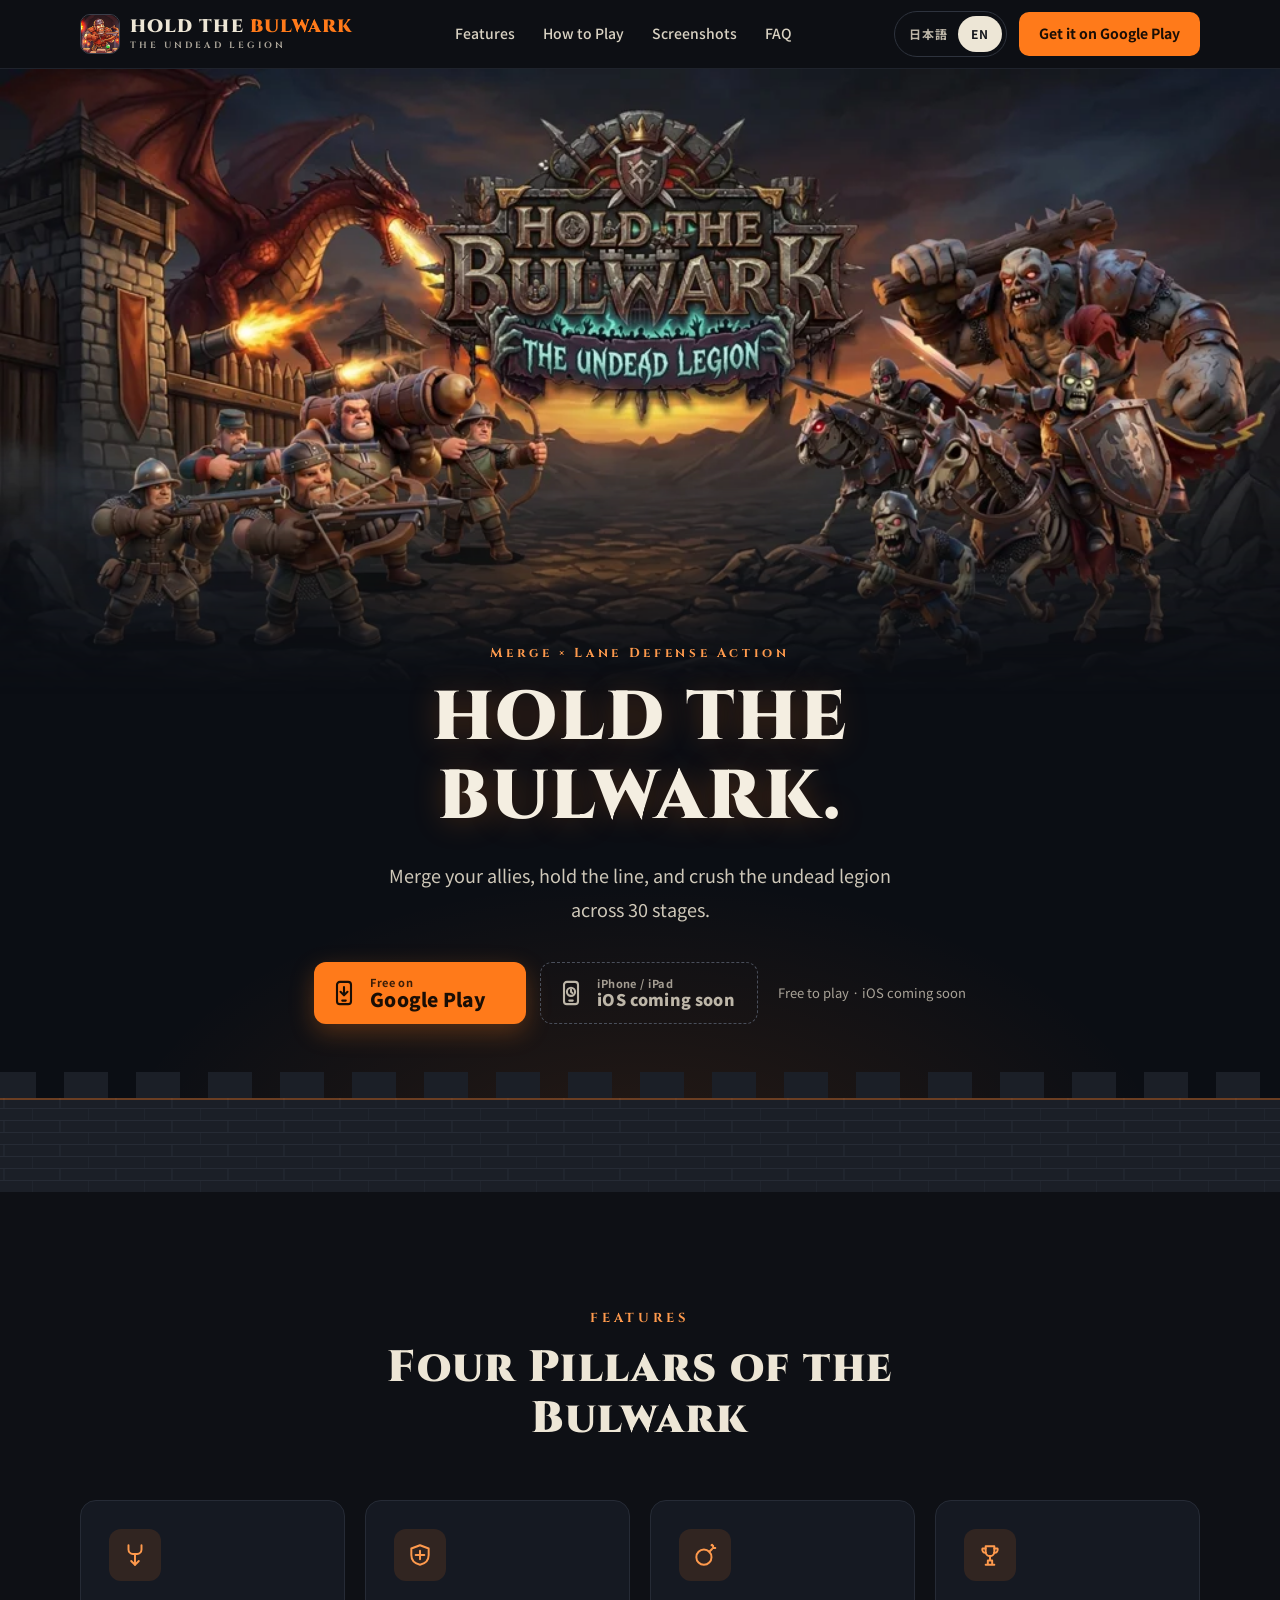
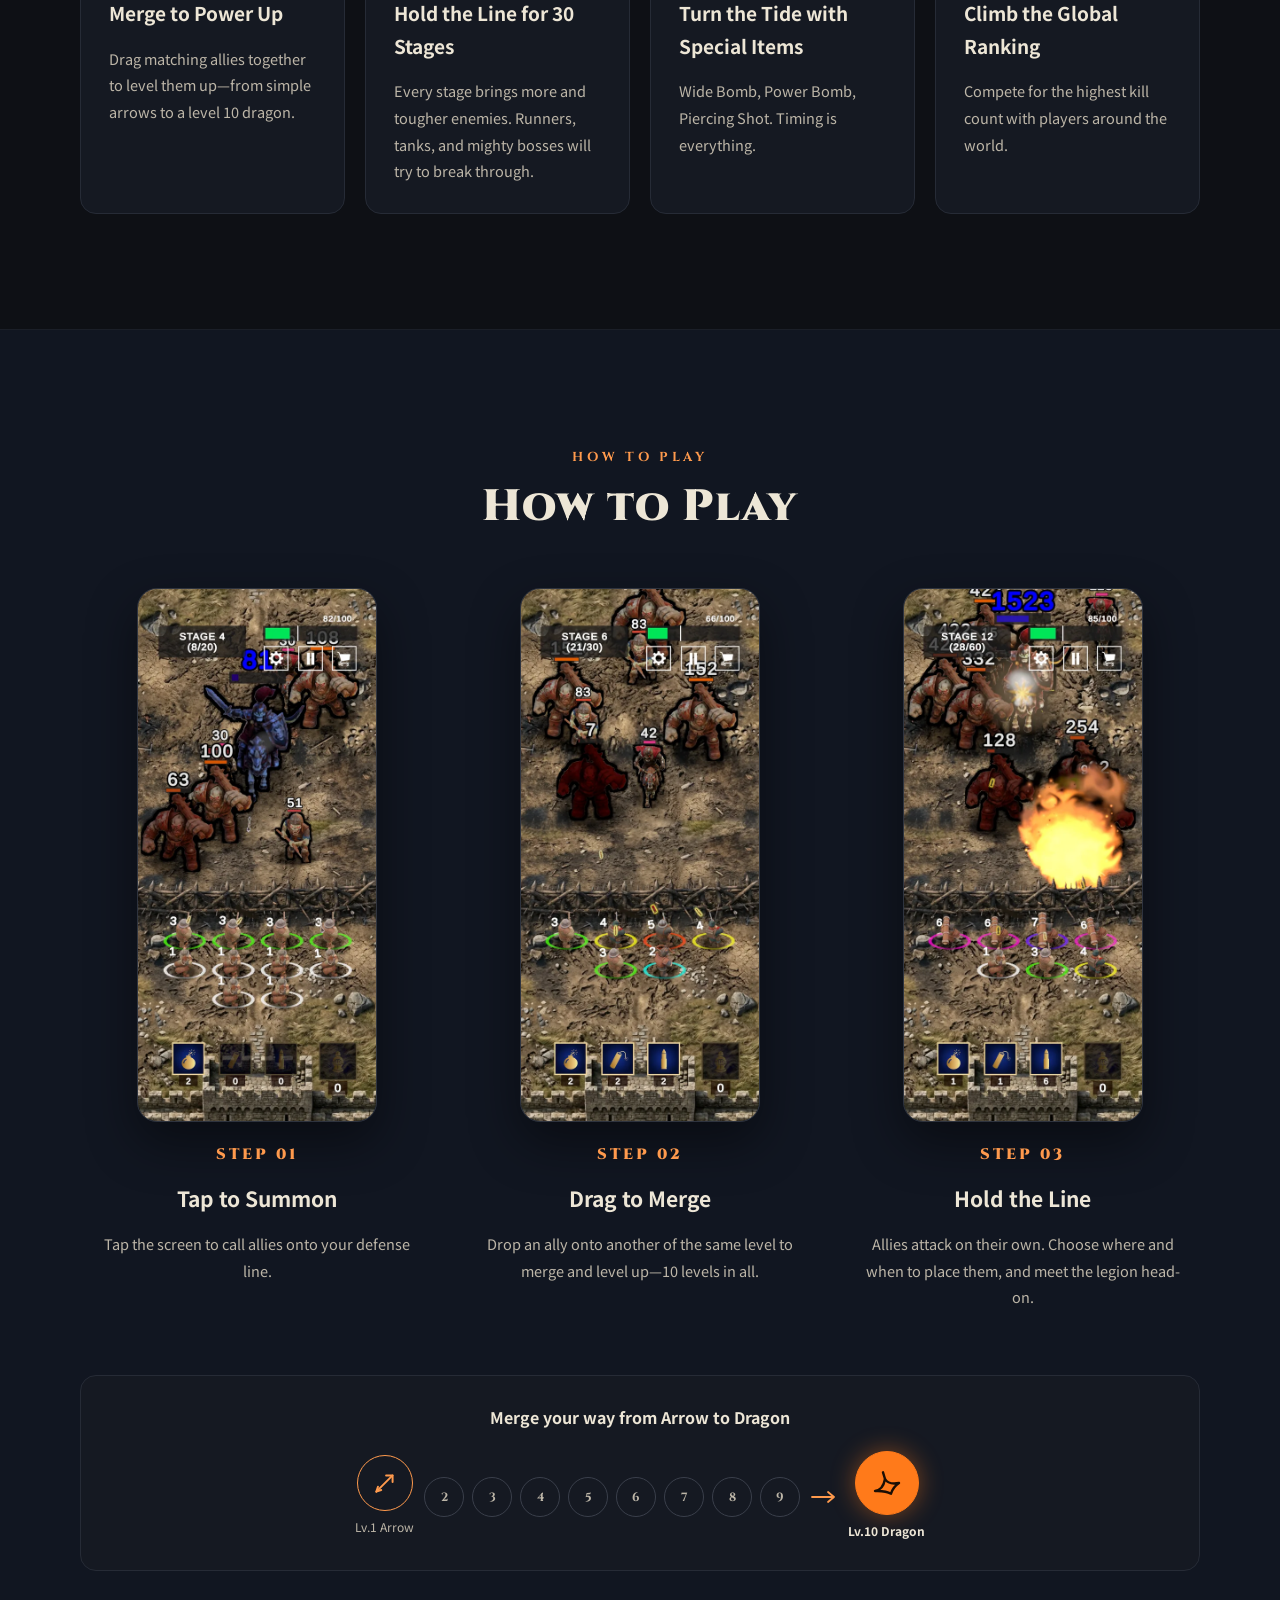
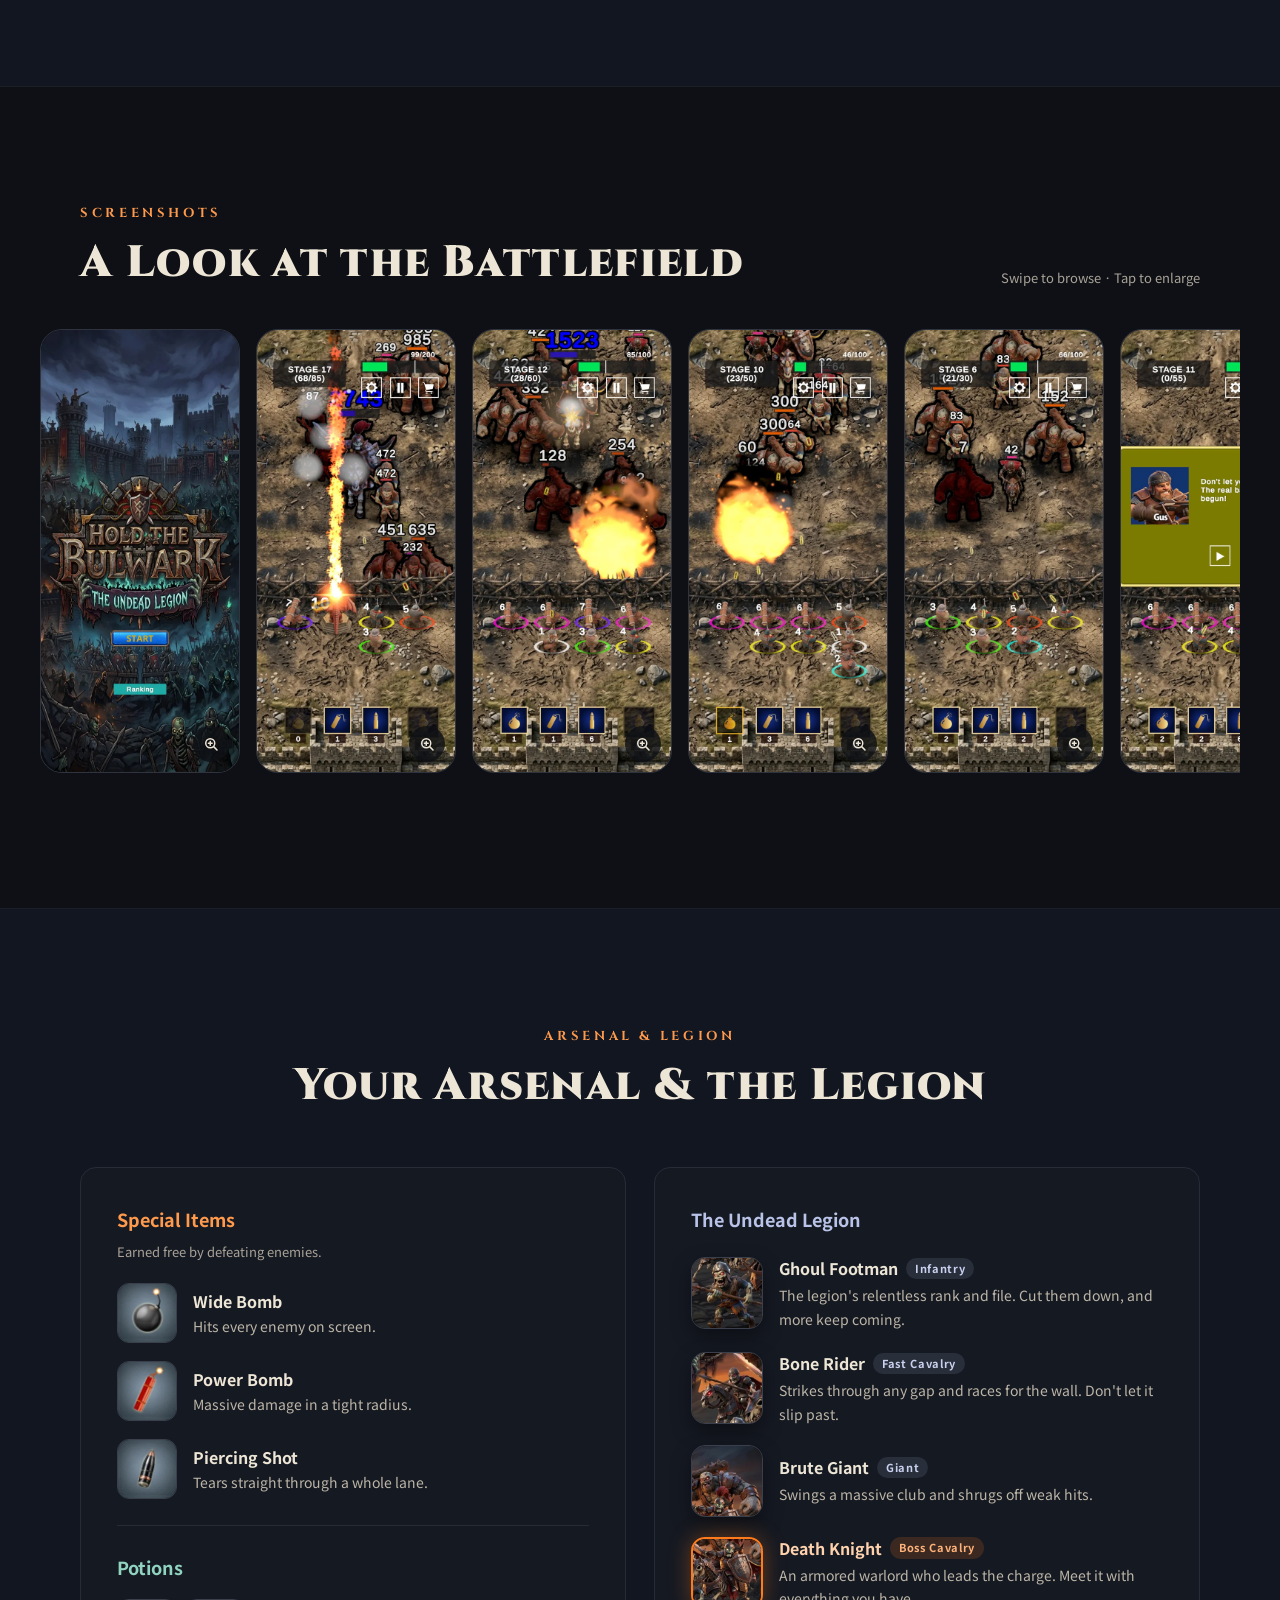
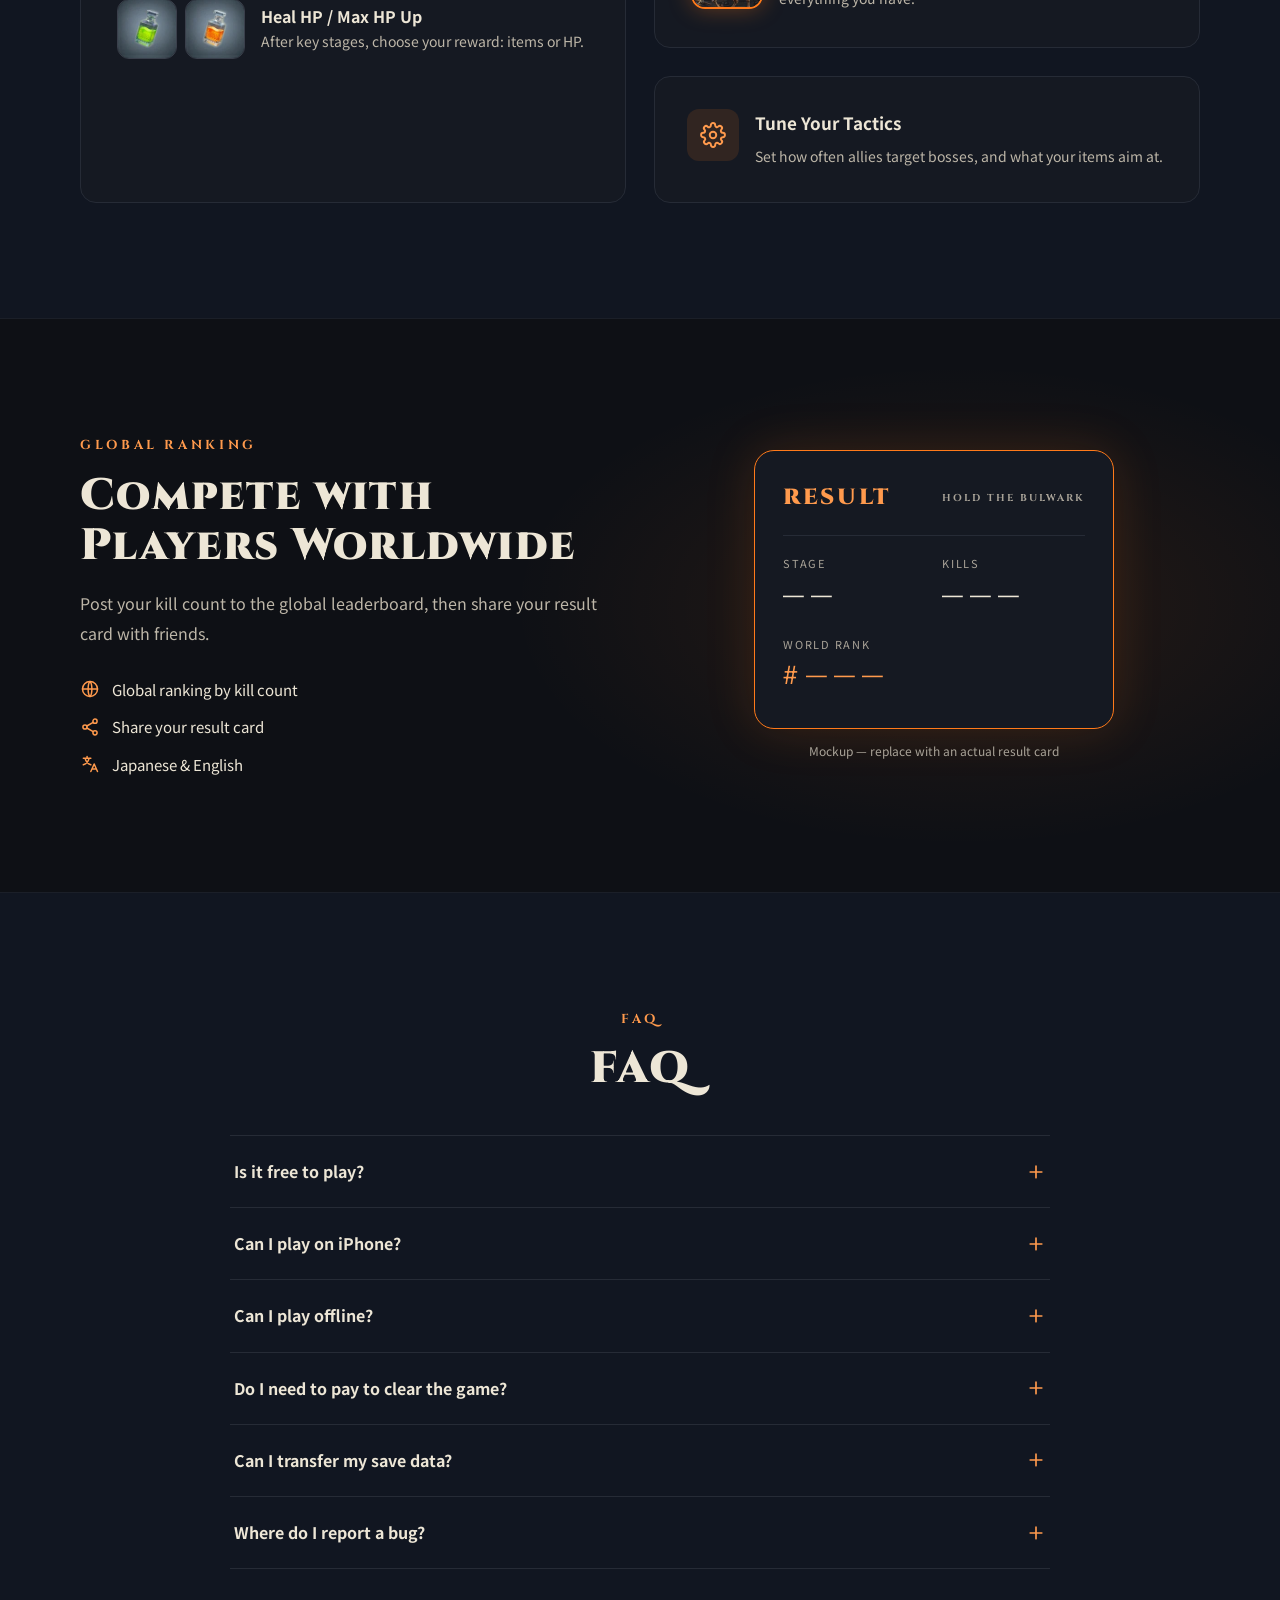
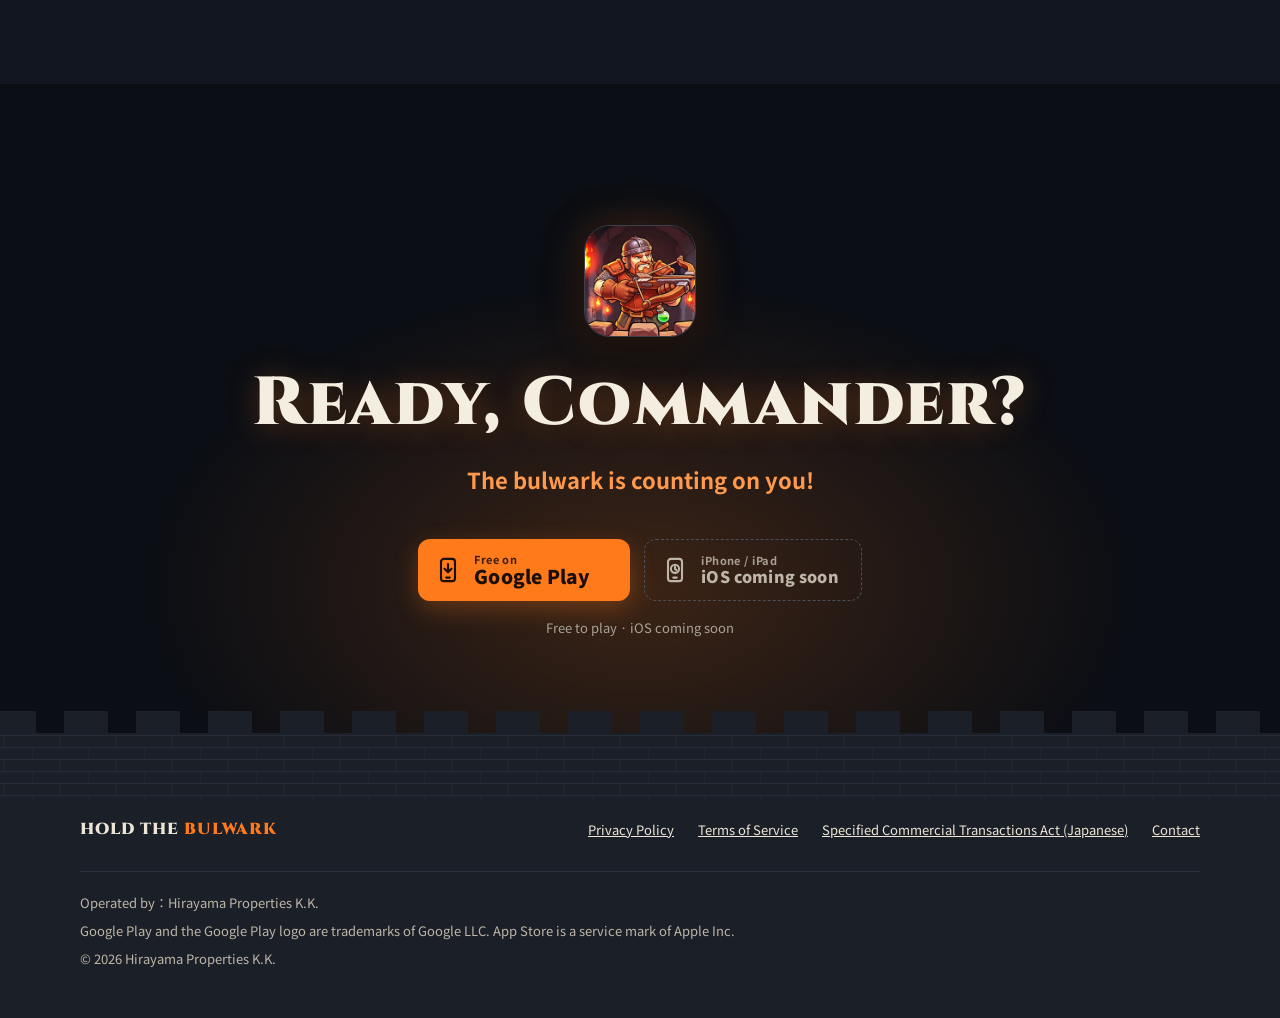
==== commit aa940641: "Replace contact email with the contact form Legal pages, tokusho, FAQ answer, and footer now point t" ====
--- a/en/index.html
+++ b/en/index.html
@@ -345,7 +345,7 @@
 <details><summary>Can I play offline?<svg class="chev" width="20" height="20" viewBox="0 0 24 24" fill="none" stroke="currentColor" stroke-width="2" stroke-linecap="round" aria-hidden="true"><path d="M12 5v14M5 12h14"></path></svg></summary><p>Yes, you can play offline. The global ranking, ads, and in-app purchases require an internet connection.</p></details>
 <details><summary>Do I need to pay to clear the game?<svg class="chev" width="20" height="20" viewBox="0 0 24 24" fill="none" stroke="currentColor" stroke-width="2" stroke-linecap="round" aria-hidden="true"><path d="M12 5v14M5 12h14"></path></svg></summary><p>Special items drop for free when you defeat enemies. Watching ads and in-app purchases are entirely optional.</p></details>
 <details><summary>Can I transfer my save data?<svg class="chev" width="20" height="20" viewBox="0 0 24 24" fill="none" stroke="currentColor" stroke-width="2" stroke-linecap="round" aria-hidden="true"><path d="M12 5v14M5 12h14"></path></svg></summary><p>Sorry, transferring save data is not currently supported.</p></details>
-<details><summary>Where do I report a bug?<svg class="chev" width="20" height="20" viewBox="0 0 24 24" fill="none" stroke="currentColor" stroke-width="2" stroke-linecap="round" aria-hidden="true"><path d="M12 5v14M5 12h14"></path></svg></summary><p>Our contact details are listed on the Specified Commercial Transactions Act page linked at the bottom of this site. Including your device model, OS version, and what happened helps us investigate.</p></details>
+<details><summary>Where do I report a bug?<svg class="chev" width="20" height="20" viewBox="0 0 24 24" fill="none" stroke="currentColor" stroke-width="2" stroke-linecap="round" aria-hidden="true"><path d="M12 5v14M5 12h14"></path></svg></summary><p>Please use the Contact form linked at the bottom of this page. Including your device model, OS version, and what happened helps us investigate.</p></details>
 </div>
 </div>
 </section>
@@ -389,6 +389,7 @@
 <a href="privacy/" style="color: #EDE6D6; padding: 10px 0">Privacy Policy</a>
 <a href="terms/" style="color: #EDE6D6; padding: 10px 0">Terms of Service</a>
 <a href="../tokusho/" style="color: #EDE6D6; padding: 10px 0">Specified Commercial Transactions Act (Japanese)</a>
+<a href="https://forms.gle/QtNSUzpAxisWaQEp6" target="_blank" rel="noopener" style="color: #EDE6D6; padding: 10px 0">Contact</a>
 </nav>
 </div>
 <div style="height: 1px; background: #2A2F3A"></div>
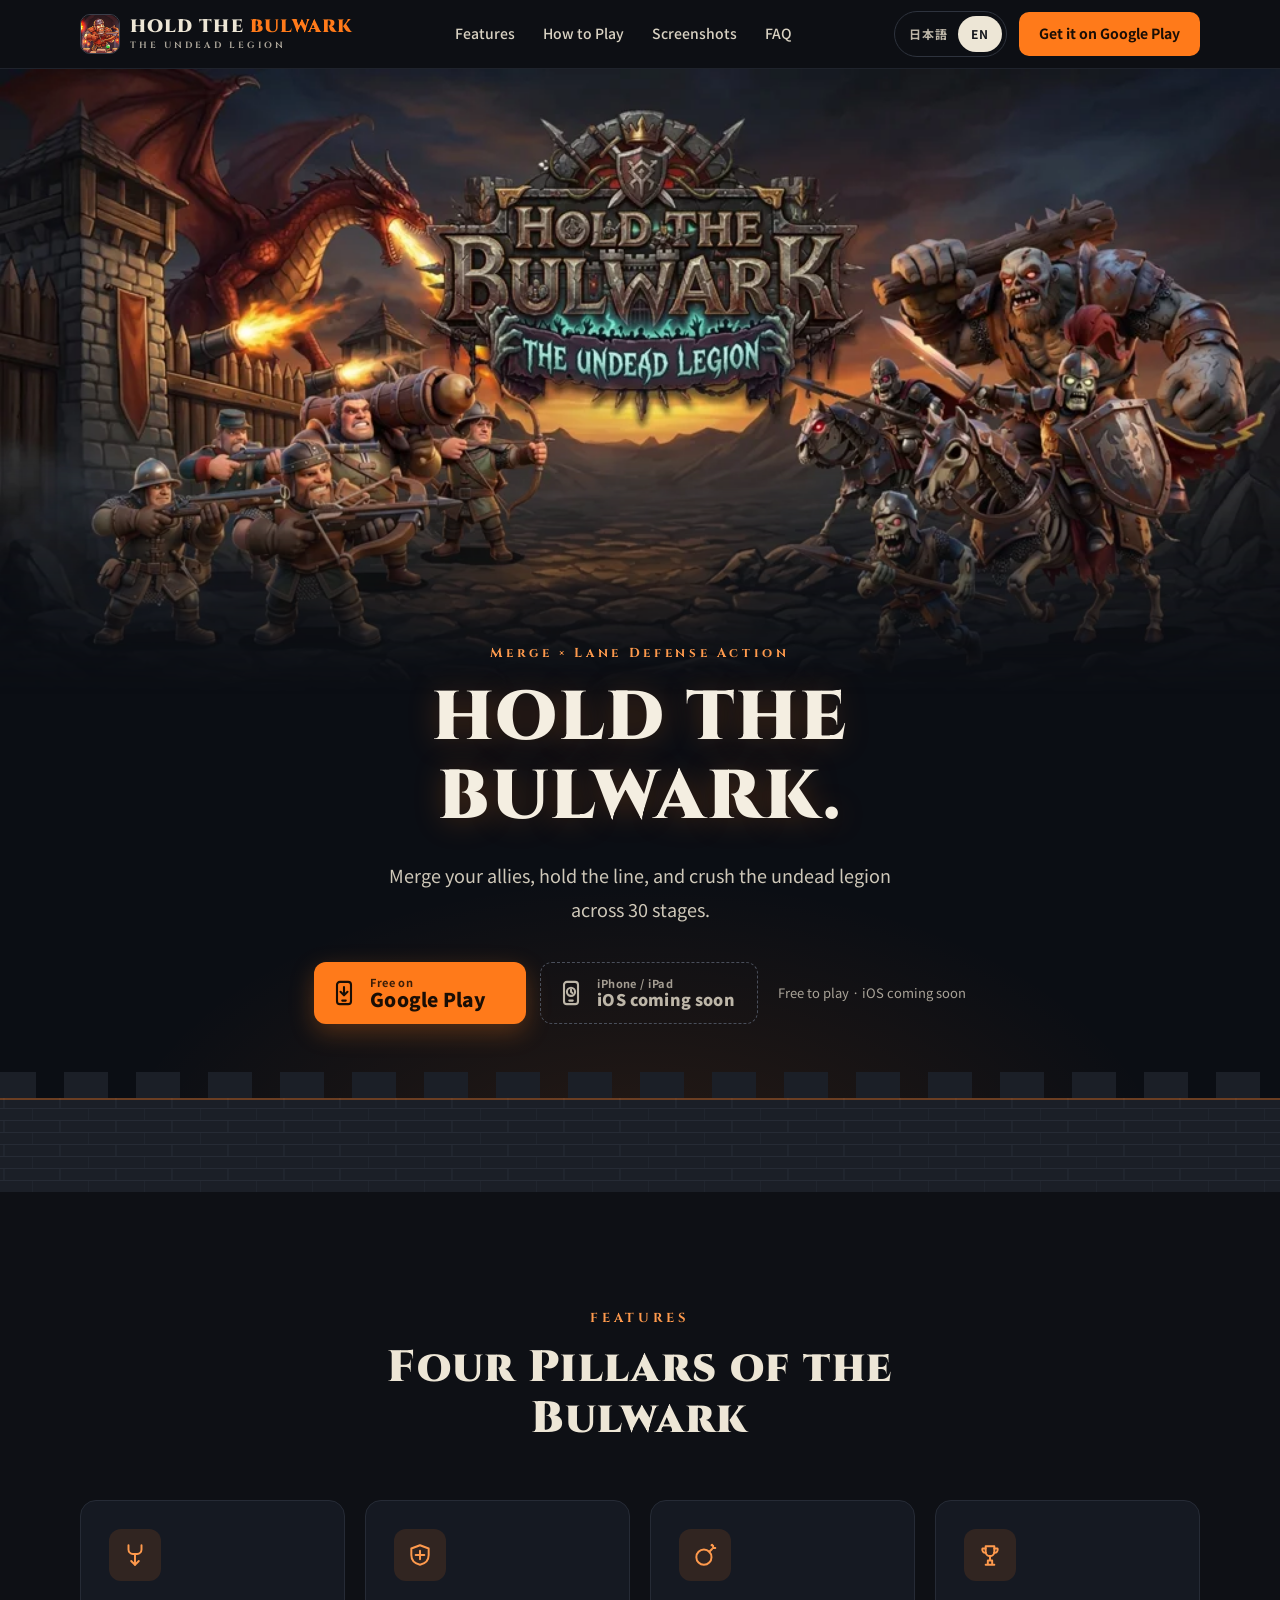
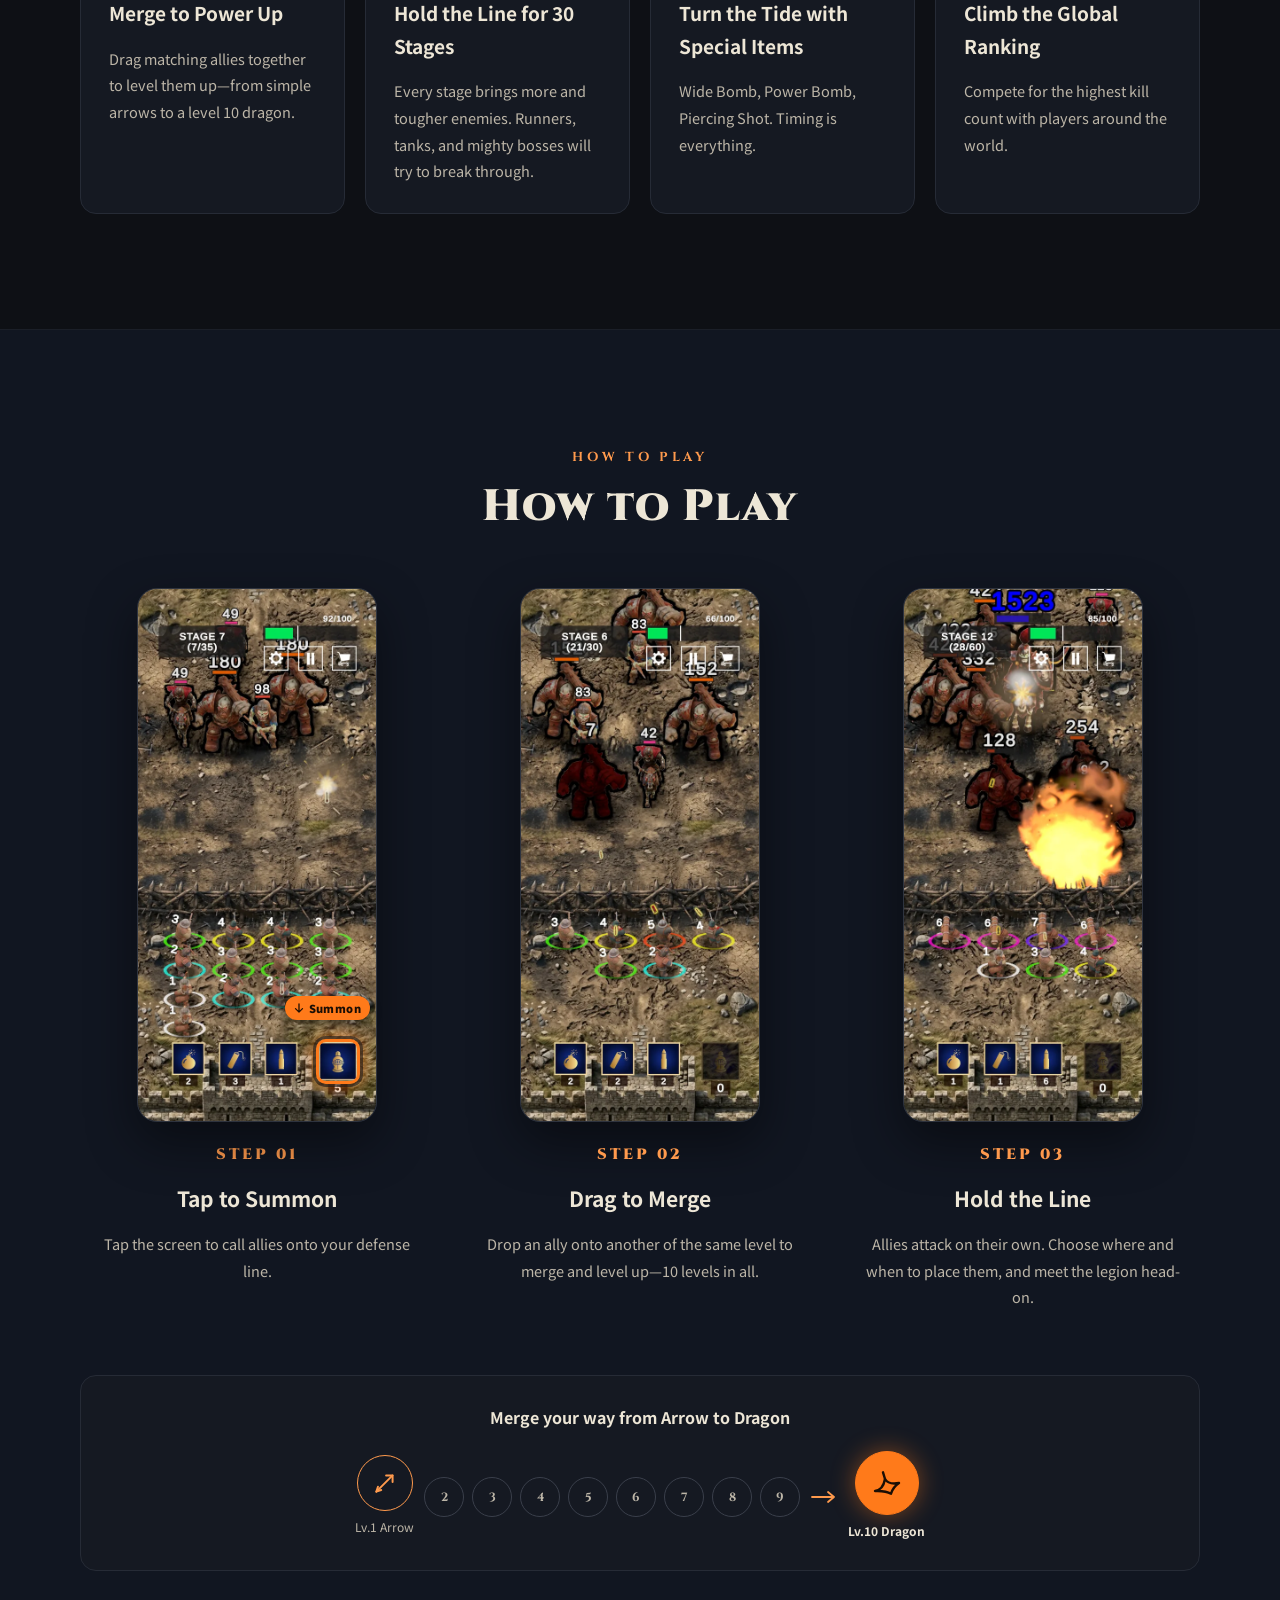
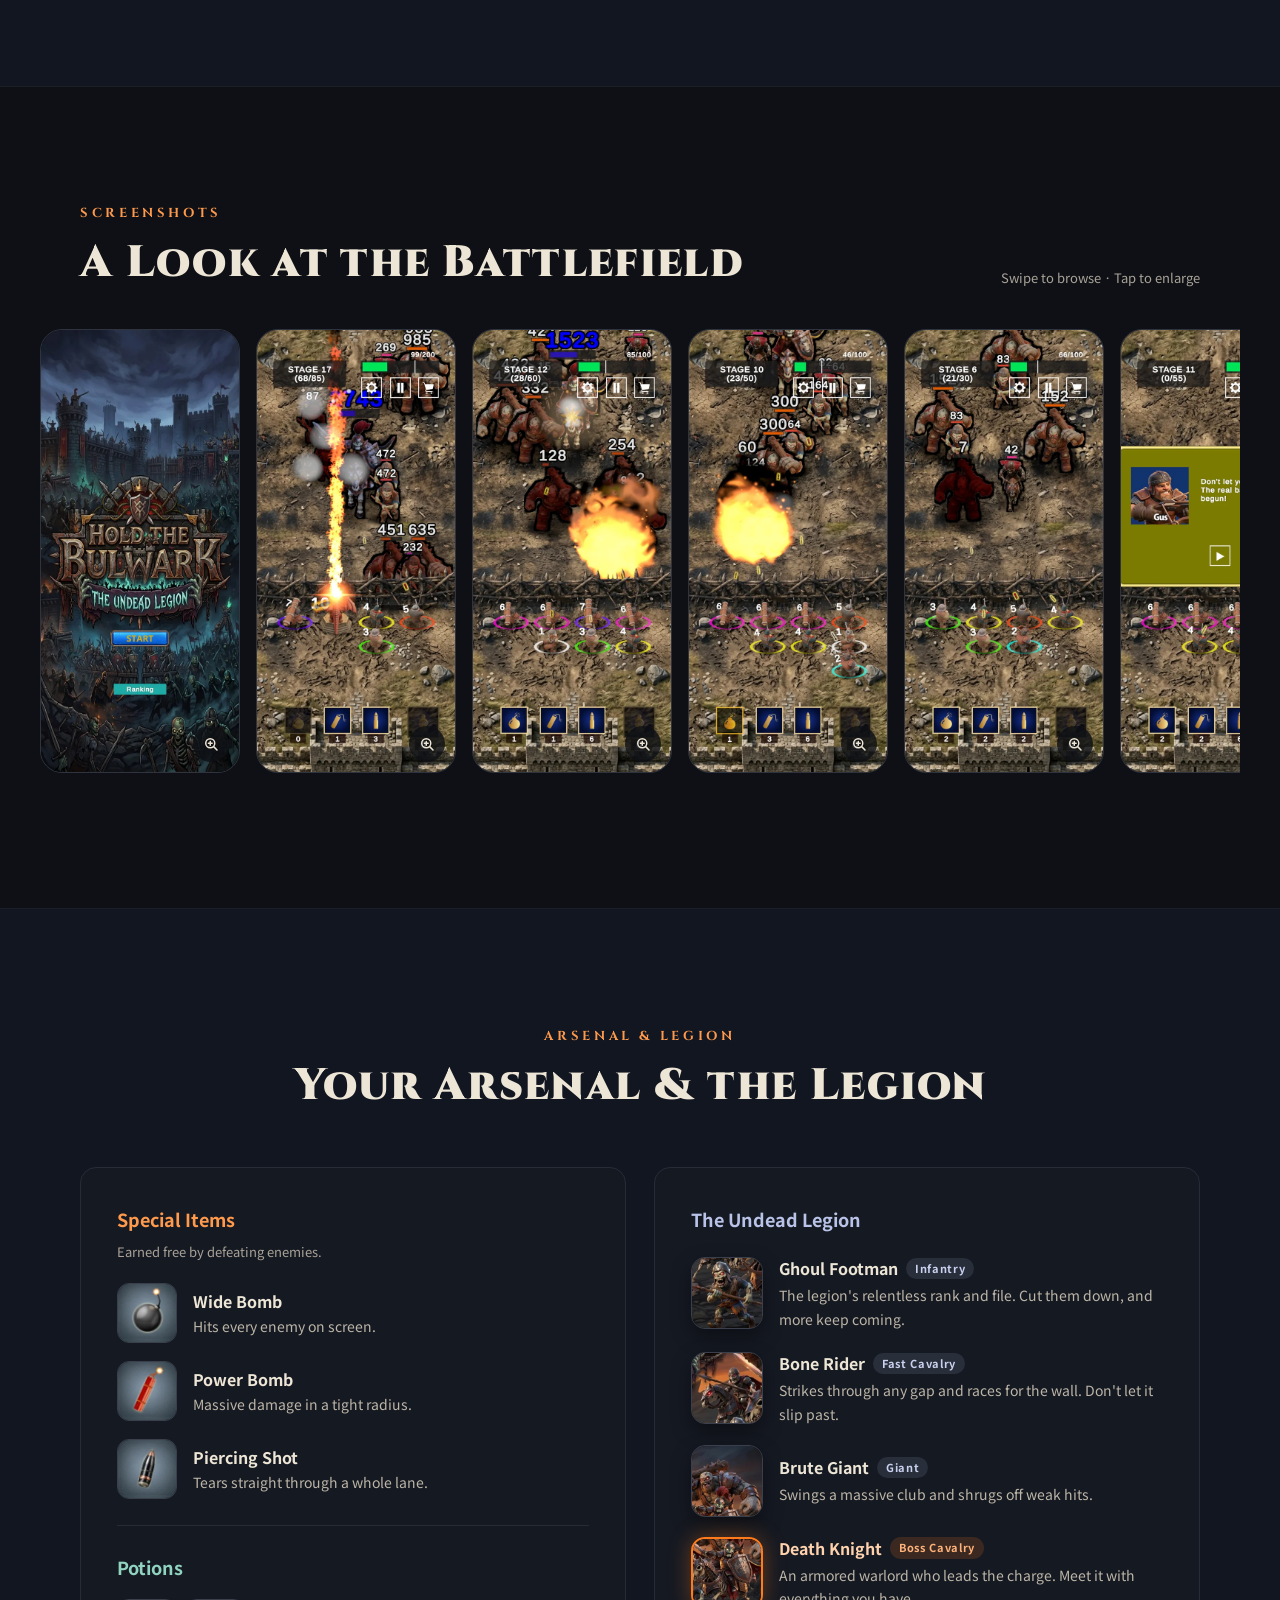
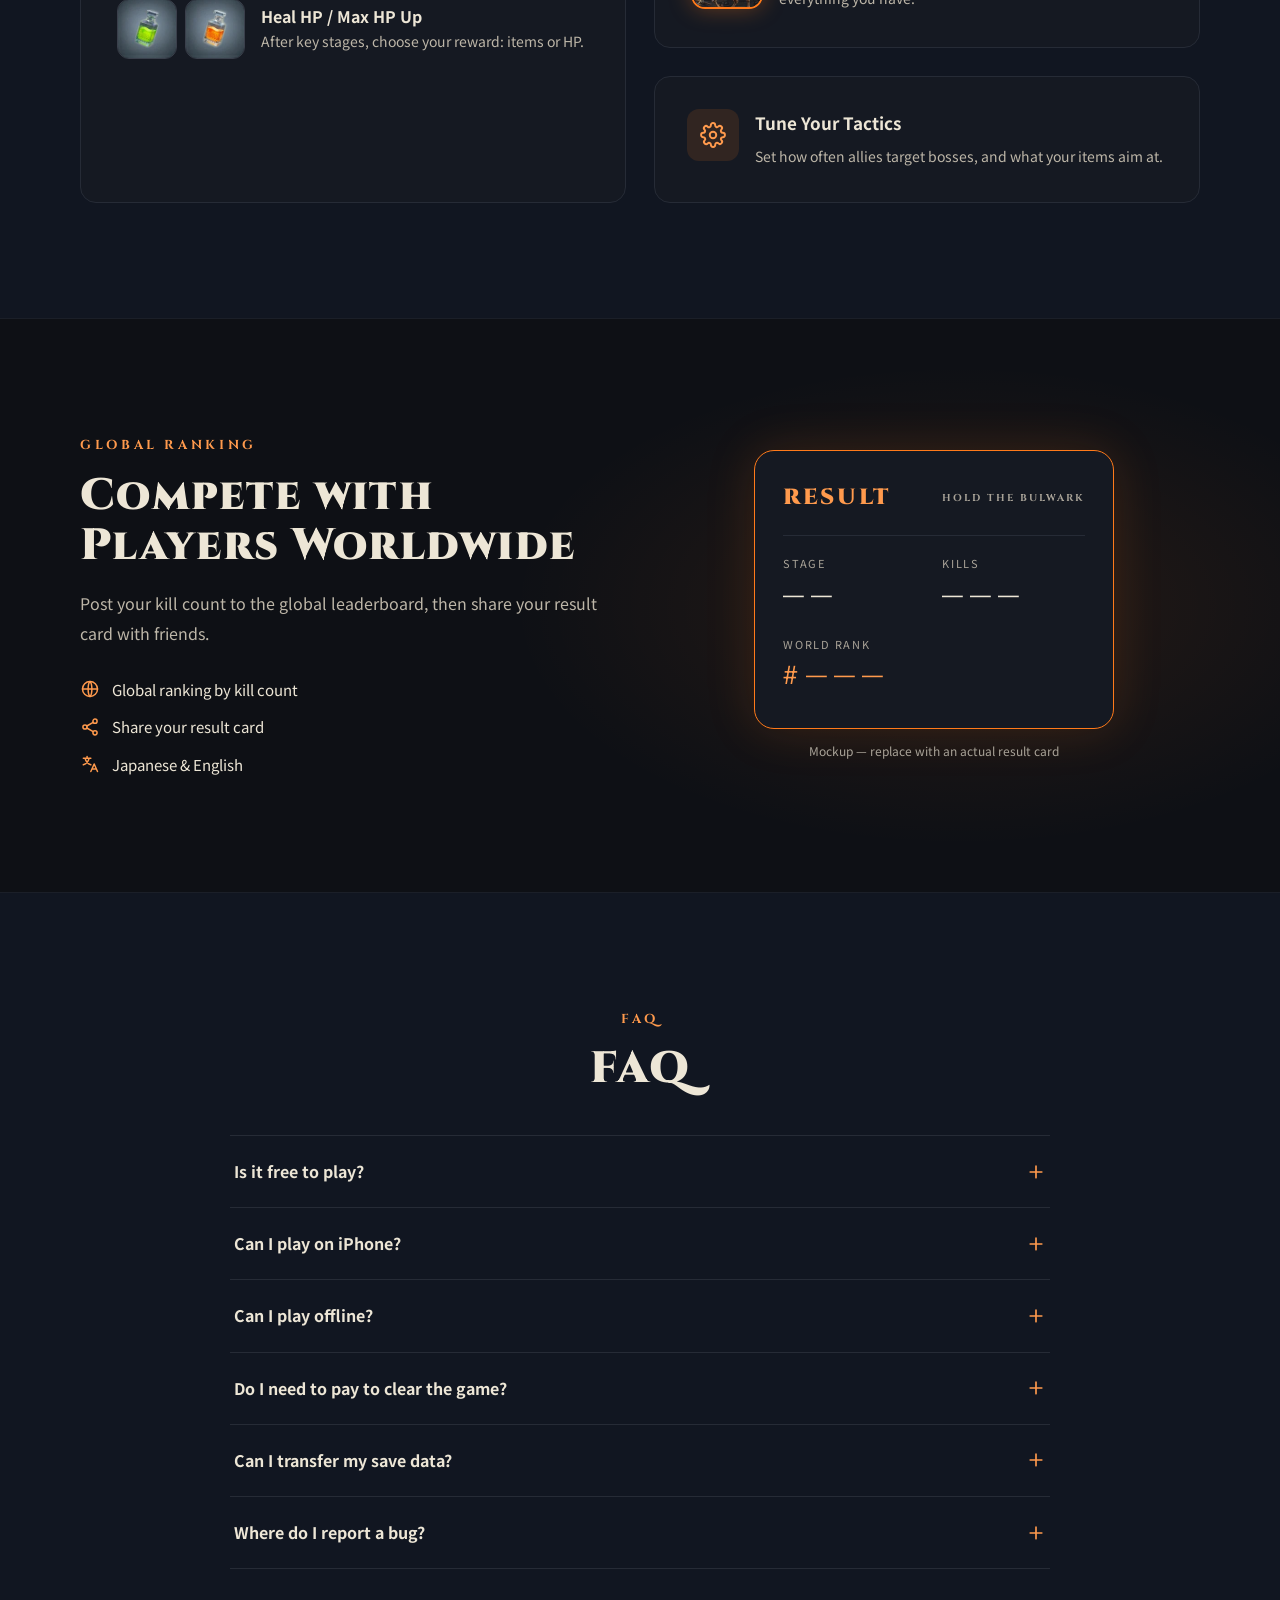
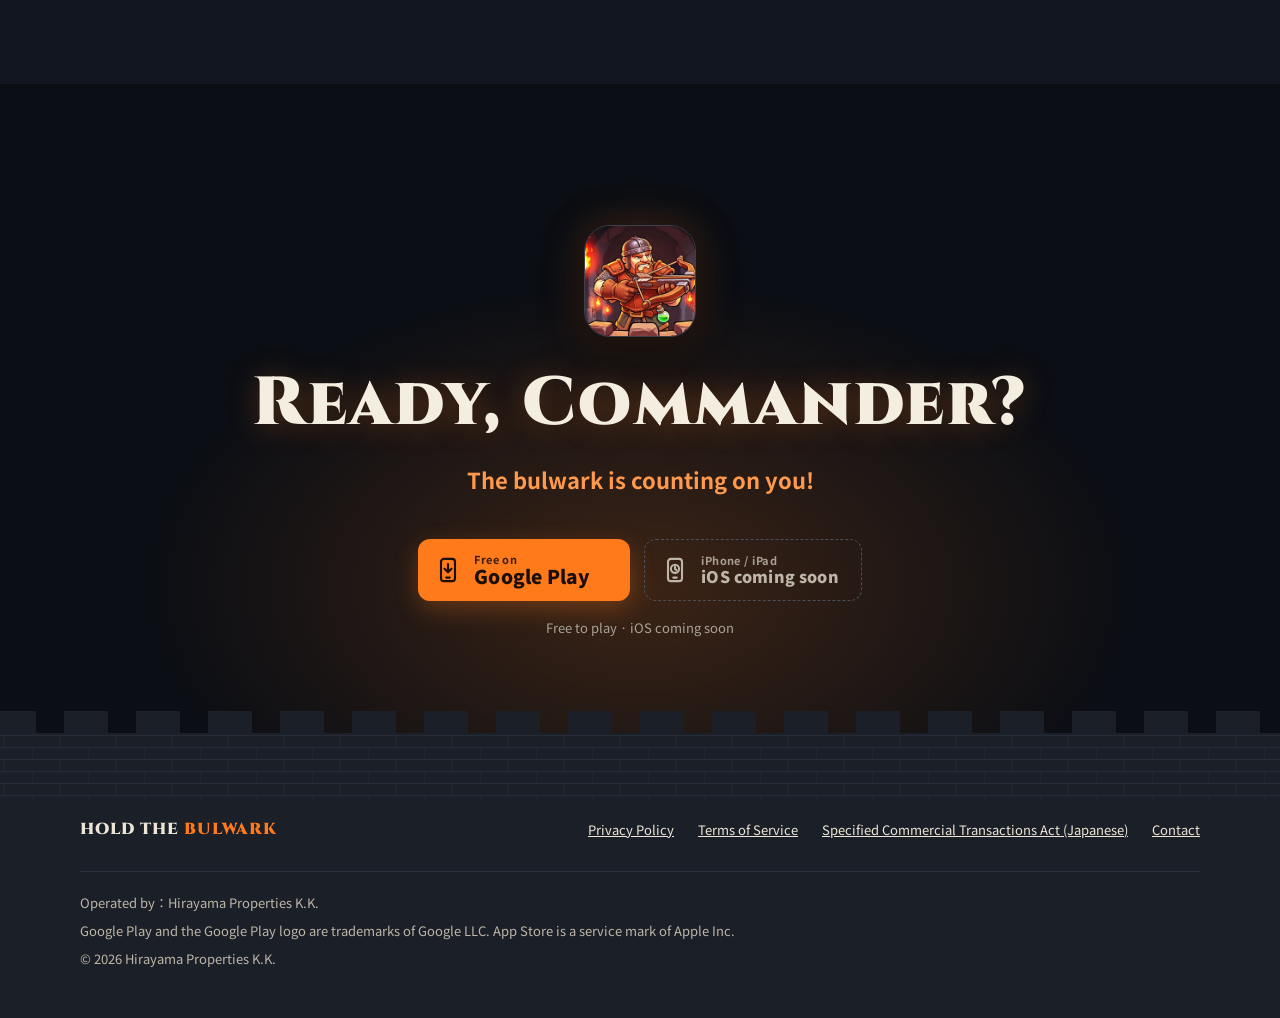
==== commit 9ba04686: "Step 1: new screenshot with the summon button highlighted Co-Authored-By: Claude Opus 5.5 <noreply@a" ====
--- a/en/index.html
+++ b/en/index.html
@@ -159,7 +159,11 @@
 </div>
 <div class="step-grid">
 <div class="reveal" style="display: flex; flex-direction: column; align-items: center; text-align: center; gap: 14px">
-<img class="step-img" src="../assets/img/shot-s04.webp" alt="Tap to Summon" loading="lazy">
+<div class="step-media">
+<img class="step-img" src="../assets/img/shot-s07.webp" alt="Tapping the summon button (the knight helmet, bottom right) to call allies" loading="lazy">
+<span class="tap-ring" aria-hidden="true"></span>
+<span class="tap-tag" aria-hidden="true"><svg width="14" height="14" viewBox="0 0 24 24" fill="none" stroke="currentColor" stroke-width="2.2" stroke-linecap="round" stroke-linejoin="round"><path d="M12 5v14M6 13l6 6 6-6"></path></svg>Summon</span>
+</div>
 <span class="logo" style="font-weight: 900; font-size: 15px; letter-spacing: 0.2em; color: #FF9A4D; margin-top: 6px">STEP 01</span>
 <h3 style="margin: 0; font-size: 21px; font-weight: 700">Tap to Summon</h3>
 <p style="margin: 0; color: #BDB6A8; font-size: 14.5px; line-height: 1.85; max-width: 320px">Tap the screen to call allies onto your defense line.</p>
--- a/assets/css/style.css
+++ b/assets/css/style.css
@@ -68,6 +68,13 @@
 .hero-text{grid-column:auto;max-width:780px;margin-top:clamp(-80px,-4vw,-16px)}
 .hero-text .hero-sub{margin:20px auto 0}
 .hero-text .hero-cta,.hero-text .badges{justify-content:center}
+.step-media{position:relative;width:100%;max-width:240px}
+.step-media .step-img{max-width:none}
+.tap-ring{position:absolute;left:74.6%;top:84.6%;width:18%;height:8.4%;border:3px solid #FF7A1A;border-radius:10px;box-shadow:0 0 0 3px rgba(14,16,21,.55),0 0 18px rgba(255,122,26,.85);animation:tapPulse 1.6s ease-in-out infinite;pointer-events:none}
+.tap-tag{position:absolute;right:3%;top:76.4%;display:inline-flex;align-items:center;gap:3px;padding:3px 9px 3px 7px;border-radius:999px;background:#FF7A1A;color:#1A0E05;font-size:11px;font-weight:900;letter-spacing:.04em;white-space:nowrap;box-shadow:0 4px 12px rgba(0,0,0,.45);animation:tapBob 1.6s ease-in-out infinite;pointer-events:none}
+@keyframes tapPulse{0%,100%{transform:scale(1);opacity:1}50%{transform:scale(1.08);opacity:.75}}
+@keyframes tapBob{0%,100%{transform:translateY(0)}50%{transform:translateY(3px)}}
+@media (prefers-reduced-motion:reduce){.tap-ring,.tap-tag{animation:none}}
 .step-img{width:100%;max-width:240px;aspect-ratio:9/20;object-fit:cover;border-radius:20px;border:1px solid #2E333E;box-shadow:0 20px 50px rgba(0,0,0,.45);display:block}
 .item-img{width:60px;height:60px;border-radius:12px;flex:none;border:1px solid #3A3F4B;display:block}
 .foe-img{width:72px;height:72px;border-radius:14px;object-fit:cover;flex:none;border:1px solid #3A3F4B;display:block;box-shadow:0 8px 20px rgba(0,0,0,.4)}
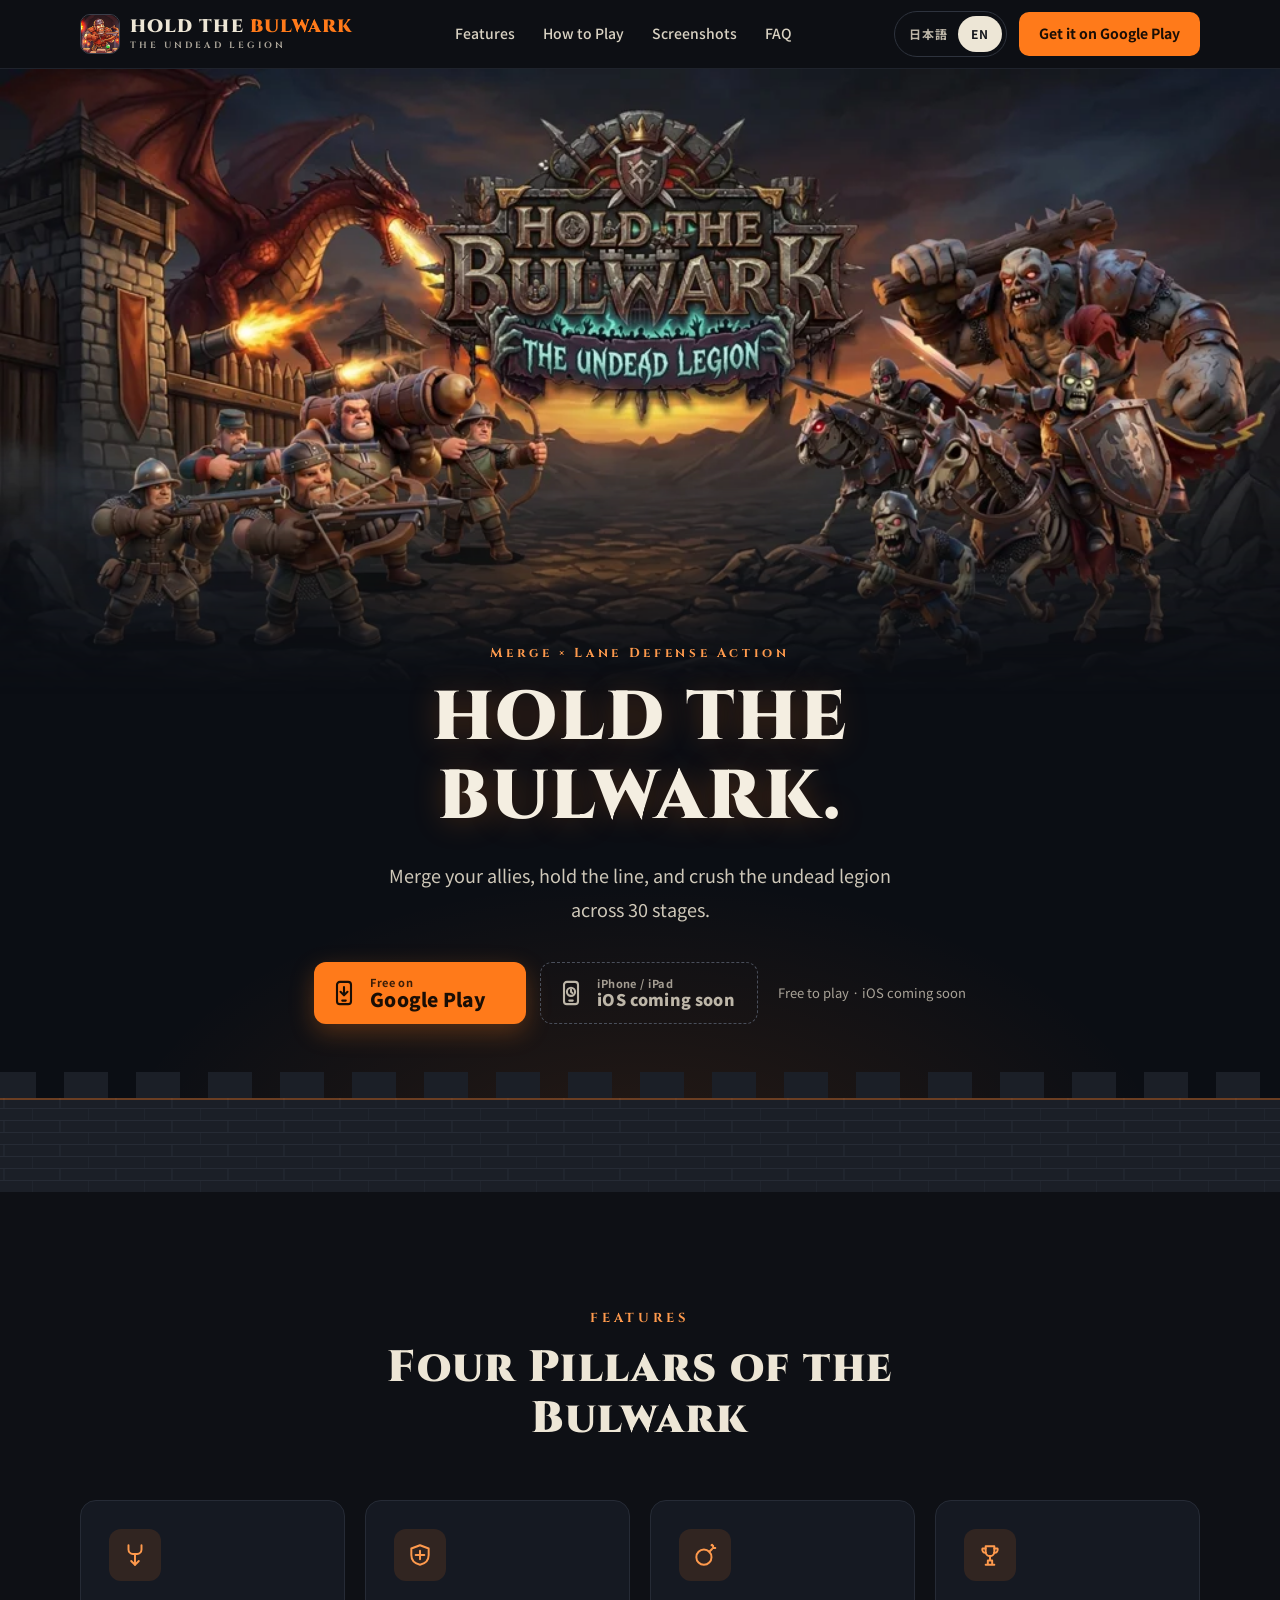
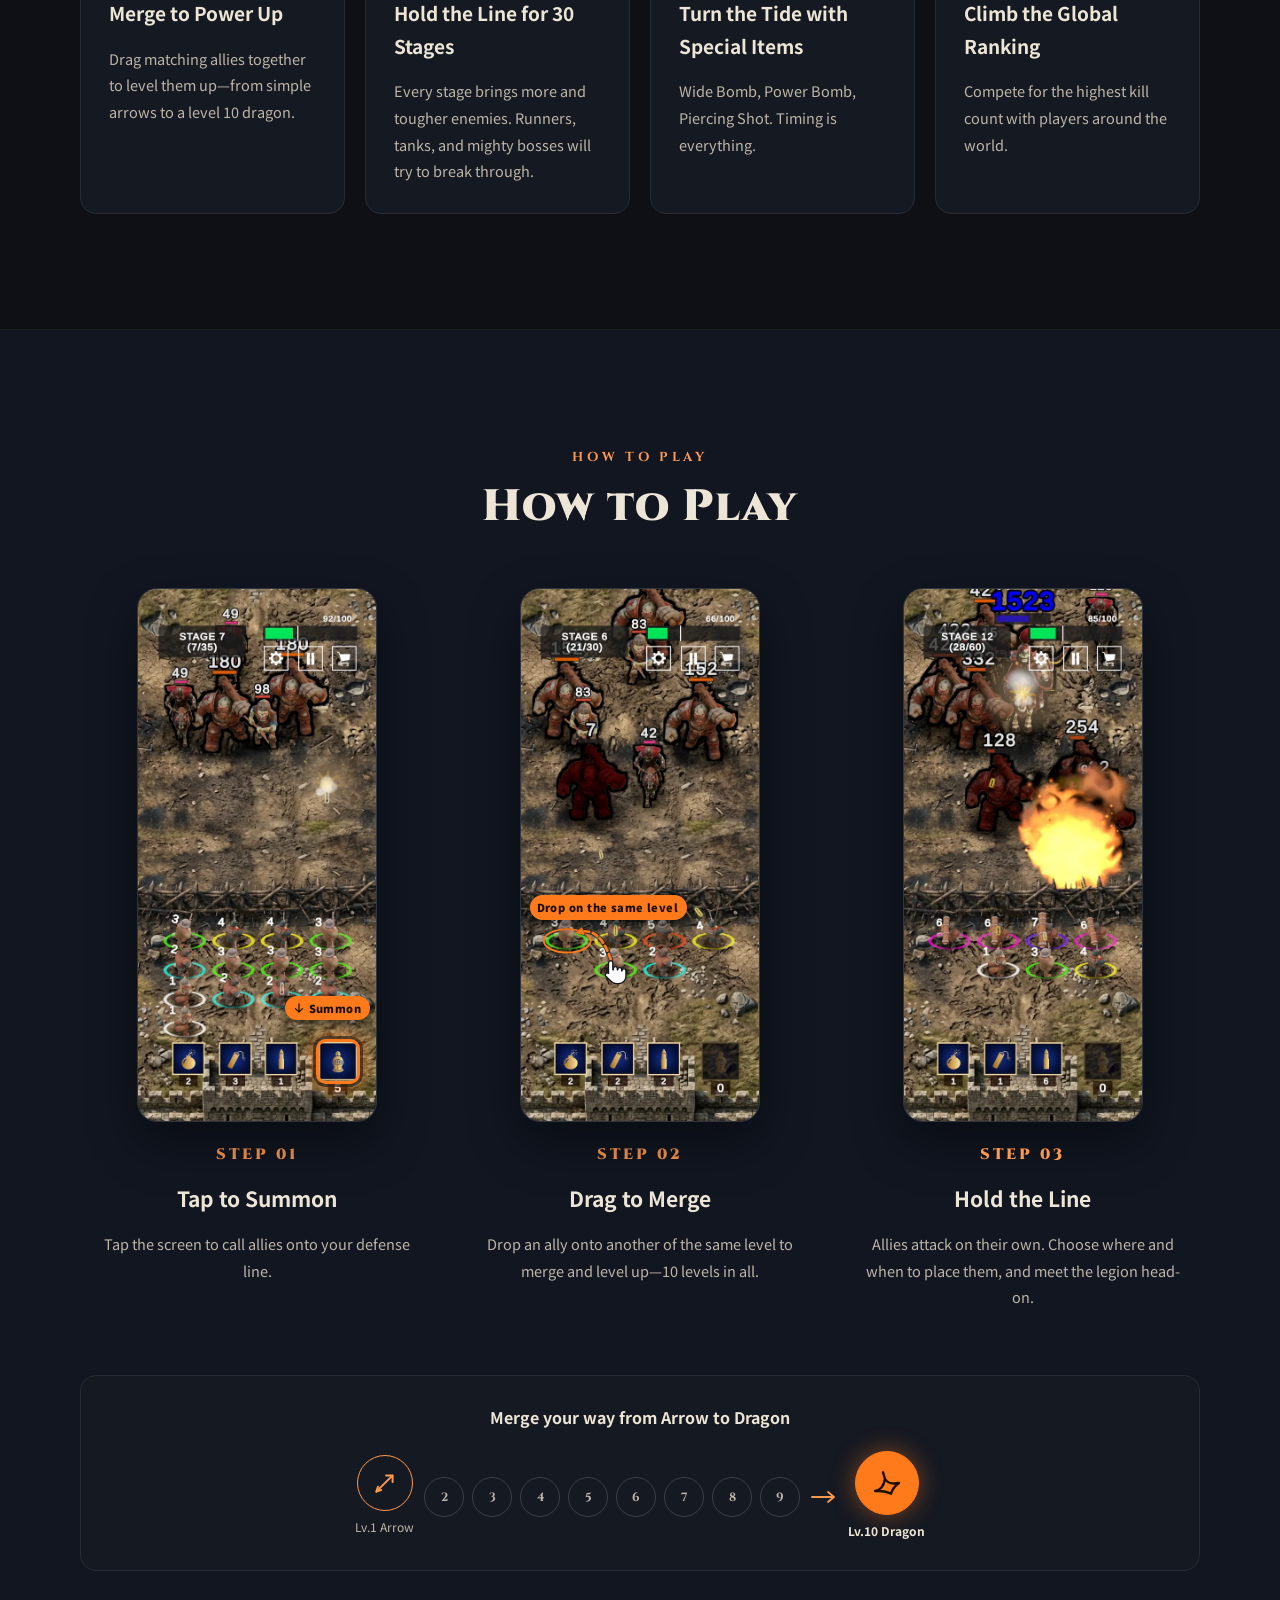
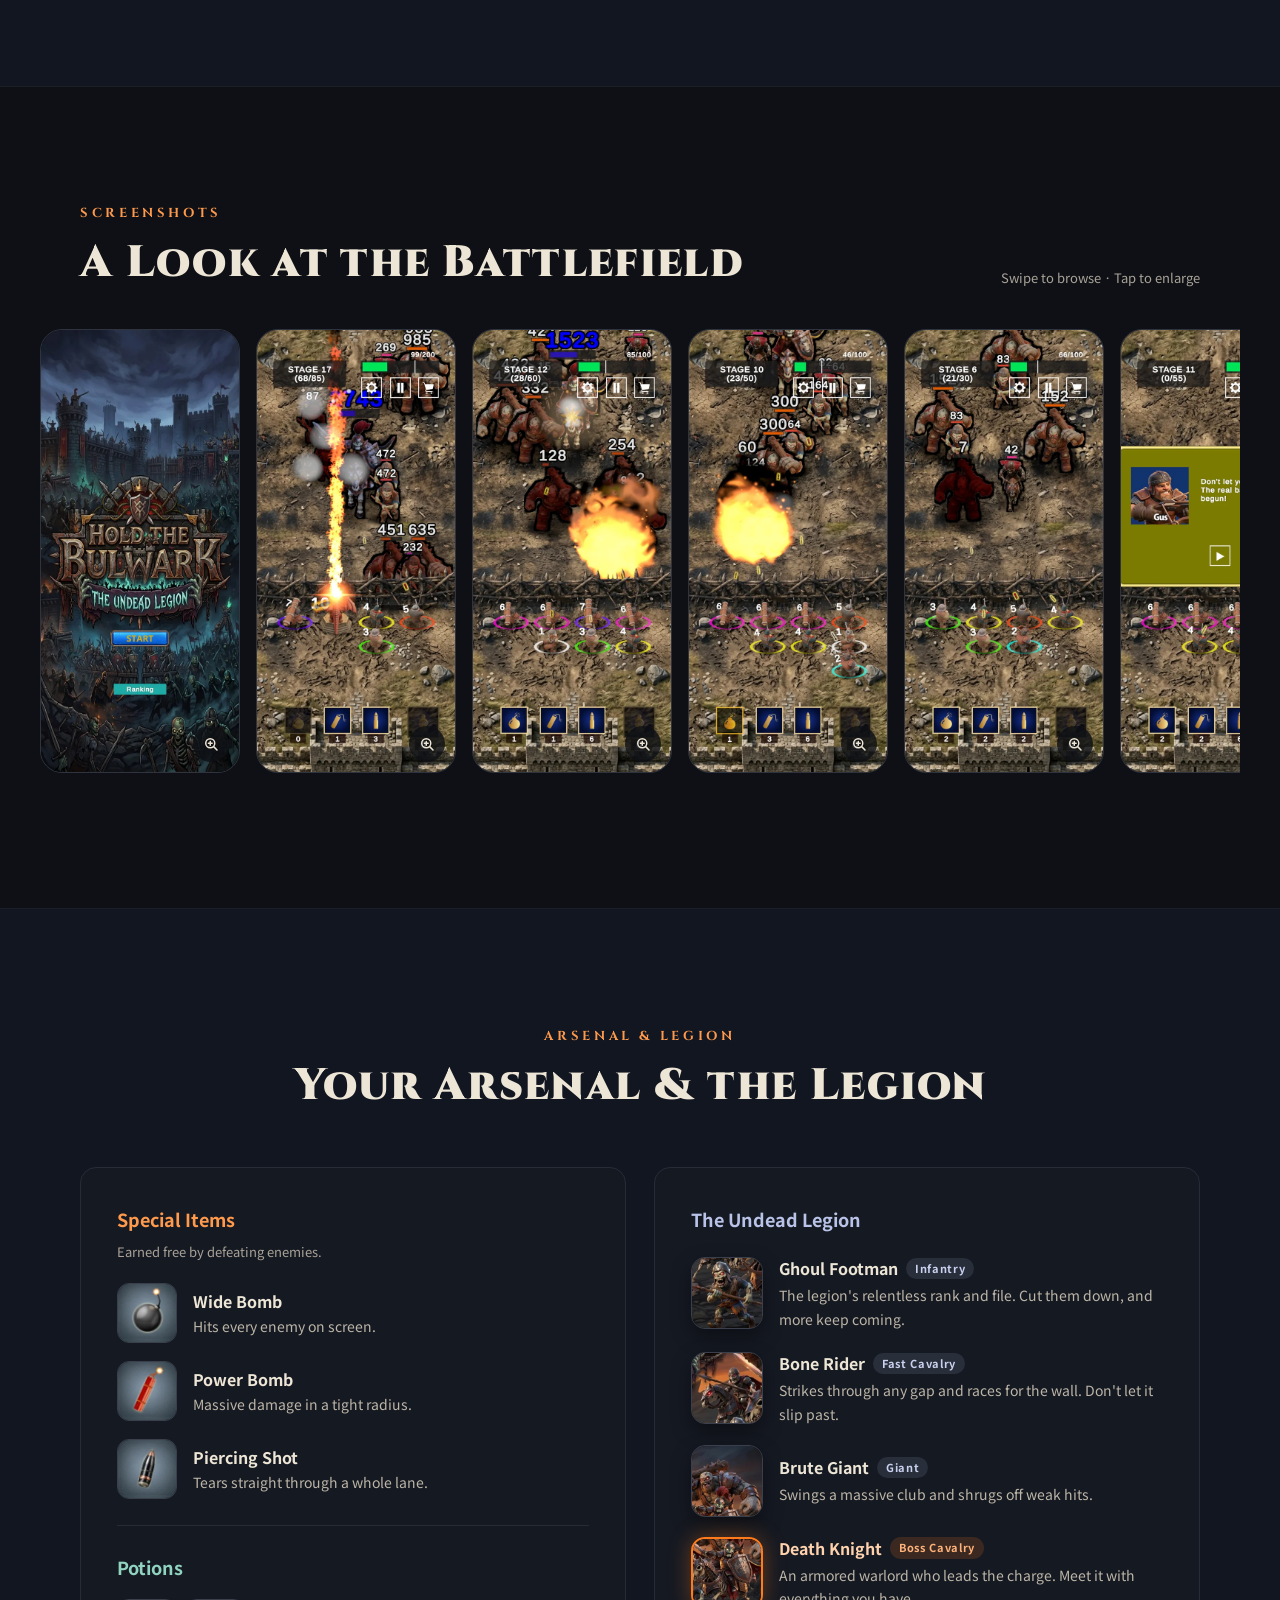
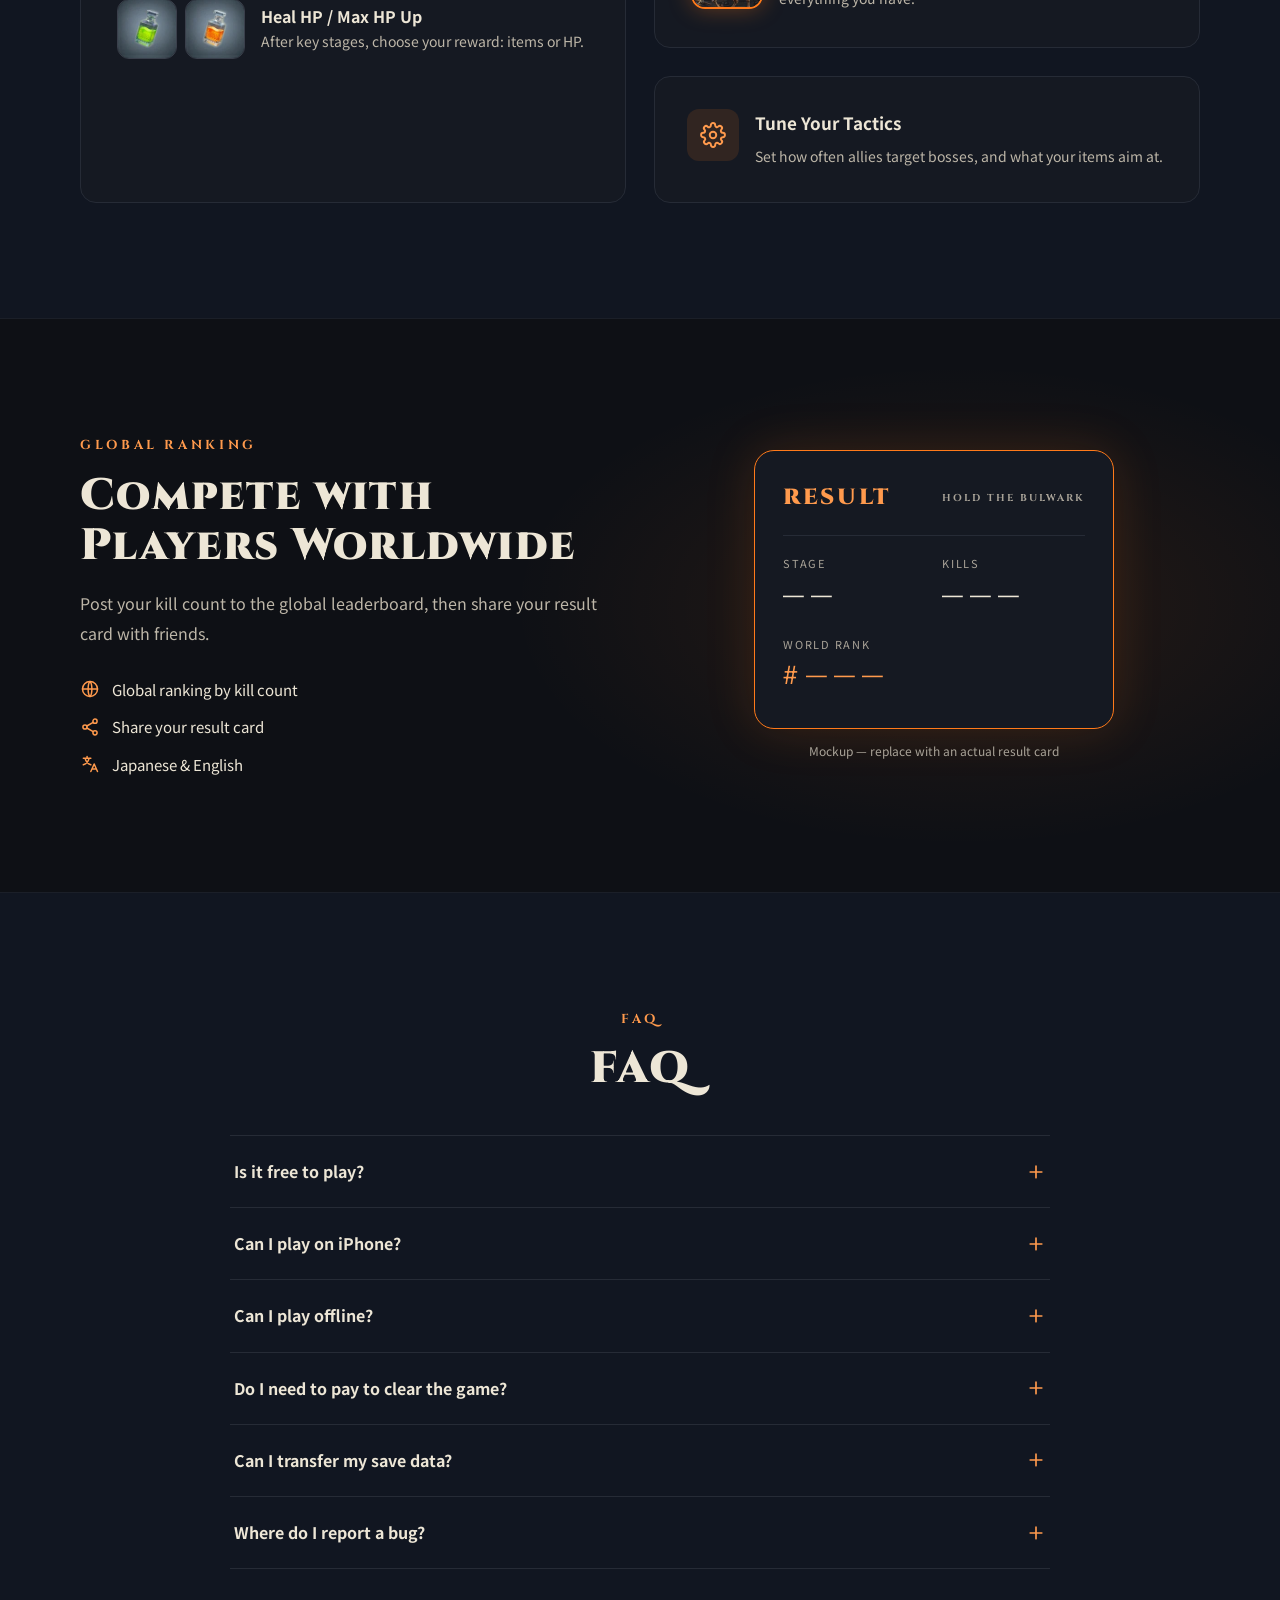
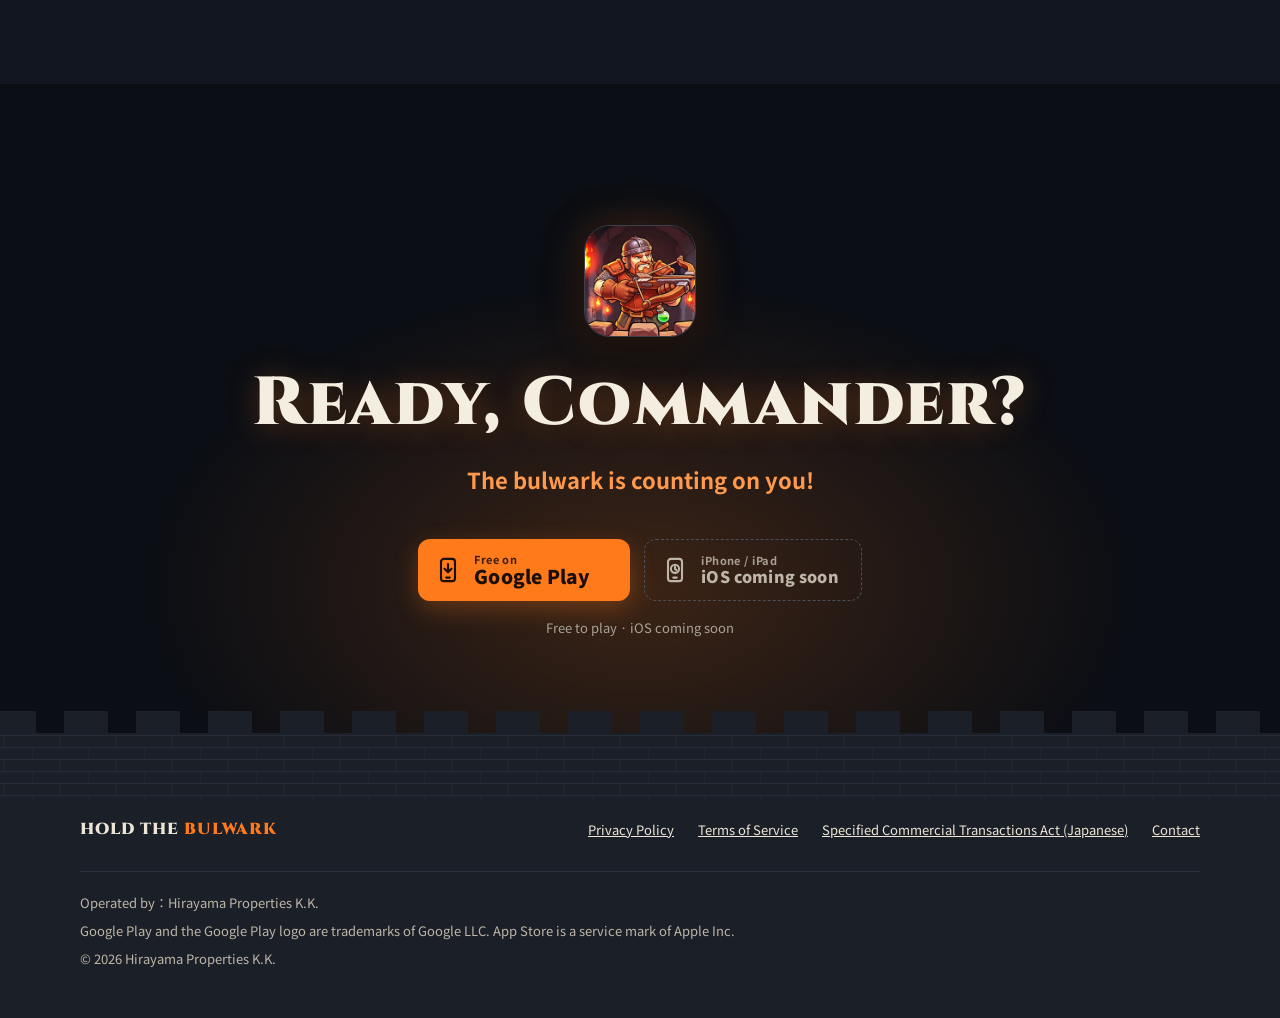
==== commit b2066cce: "Step 2: animated drag arrow showing a same-level merge Co-Authored-By: Claude Opus 5.5 <noreply@anth" ====
--- a/en/index.html
+++ b/en/index.html
@@ -169,7 +169,17 @@
 <p style="margin: 0; color: #BDB6A8; font-size: 14.5px; line-height: 1.85; max-width: 320px">Tap the screen to call allies onto your defense line.</p>
 </div>
 <div class="reveal" style="display: flex; flex-direction: column; align-items: center; text-align: center; gap: 14px">
-<img class="step-img" src="../assets/img/shot-s06.webp" alt="Drag to Merge" loading="lazy">
+<div class="step-media">
+<img class="step-img" src="../assets/img/shot-s06.webp" alt="Dragging a level 3 ally onto another level 3 ally to merge them" loading="lazy">
+<svg class="drag-ov" viewBox="0 0 900 2000" preserveAspectRatio="none" aria-hidden="true">
+<defs><marker id="drag-ah" viewBox="0 0 10 10" refX="5" refY="5" markerWidth="3.2" markerHeight="3.2" orient="auto-start-reverse"><path d="M0 0L10 5L0 10z" fill="#FF7A1A"></path></marker></defs>
+<ellipse class="drag-target" cx="177" cy="1323" rx="88" ry="44" fill="none" stroke="#FF7A1A" stroke-width="7"></ellipse>
+<path d="M340 1392 Q 300 1270 222 1290" fill="none" stroke="rgba(14,16,21,0.55)" stroke-width="18" stroke-linecap="round"></path>
+<path class="drag-path" d="M340 1392 Q 300 1270 222 1290" fill="none" stroke="#FF7A1A" stroke-width="10" stroke-linecap="round" stroke-dasharray="20 14" marker-end="url(#drag-ah)"></path>
+<g class="drag-hand"><g transform="translate(316 1392) scale(4)"><path d="M6 1.5a2 2 0 0 1 2 2V10h.6V8.8a1.8 1.8 0 0 1 3.6 0V10h.5V9.6a1.8 1.8 0 0 1 3.6 0V11h.4v-.2a1.8 1.8 0 0 1 3.6 0v5.2a7 7 0 0 1-7 7h-1.6a7 7 0 0 1-5.3-2.4L1.3 15.8a1.9 1.9 0 0 1 2.8-2.5L4 13.2V3.5a2 2 0 0 1 2-2z" fill="#ffffff" stroke="#14161C" stroke-width="1.2" stroke-linejoin="round"></path></g></g>
+</svg>
+<span class="tap-tag merge-tag" aria-hidden="true">Drop on the same level</span>
+</div>
 <span class="logo" style="font-weight: 900; font-size: 15px; letter-spacing: 0.2em; color: #FF9A4D; margin-top: 6px">STEP 02</span>
 <h3 style="margin: 0; font-size: 21px; font-weight: 700">Drag to Merge</h3>
 <p style="margin: 0; color: #BDB6A8; font-size: 14.5px; line-height: 1.85; max-width: 320px">Drop an ally onto another of the same level to merge and level up—10 levels in all.</p>
--- a/assets/css/style.css
+++ b/assets/css/style.css
@@ -72,6 +72,14 @@
 .step-media .step-img{max-width:none}
 .tap-ring{position:absolute;left:74.6%;top:84.6%;width:18%;height:8.4%;border:3px solid #FF7A1A;border-radius:10px;box-shadow:0 0 0 3px rgba(14,16,21,.55),0 0 18px rgba(255,122,26,.85);animation:tapPulse 1.6s ease-in-out infinite;pointer-events:none}
 .tap-tag{position:absolute;right:3%;top:76.4%;display:inline-flex;align-items:center;gap:3px;padding:3px 9px 3px 7px;border-radius:999px;background:#FF7A1A;color:#1A0E05;font-size:11px;font-weight:900;letter-spacing:.04em;white-space:nowrap;box-shadow:0 4px 12px rgba(0,0,0,.45);animation:tapBob 1.6s ease-in-out infinite;pointer-events:none}
+.drag-ov{position:absolute;inset:0;width:100%;height:100%;pointer-events:none;overflow:visible}
+.drag-path{animation:dragDash 1s linear infinite}
+.drag-hand{animation:dragHand 2.4s ease-in-out infinite}
+.drag-target{animation:tapPulse 1.6s ease-in-out infinite;transform-box:fill-box;transform-origin:center}
+.merge-tag{left:4%;right:auto;top:57.5%;animation:none}
+@keyframes dragDash{to{stroke-dashoffset:-34}}
+@keyframes dragHand{0%{transform:translate(0,0);opacity:0}12%{opacity:1}20%{transform:translate(0,0)}65%{transform:translate(-112px,-92px);opacity:1}82%,100%{transform:translate(-112px,-92px);opacity:0}}
+@media (prefers-reduced-motion:reduce){.drag-path,.drag-hand,.drag-target{animation:none}}
 @keyframes tapPulse{0%,100%{transform:scale(1);opacity:1}50%{transform:scale(1.08);opacity:.75}}
 @keyframes tapBob{0%,100%{transform:translateY(0)}50%{transform:translateY(3px)}}
 @media (prefers-reduced-motion:reduce){.tap-ring,.tap-tag{animation:none}}
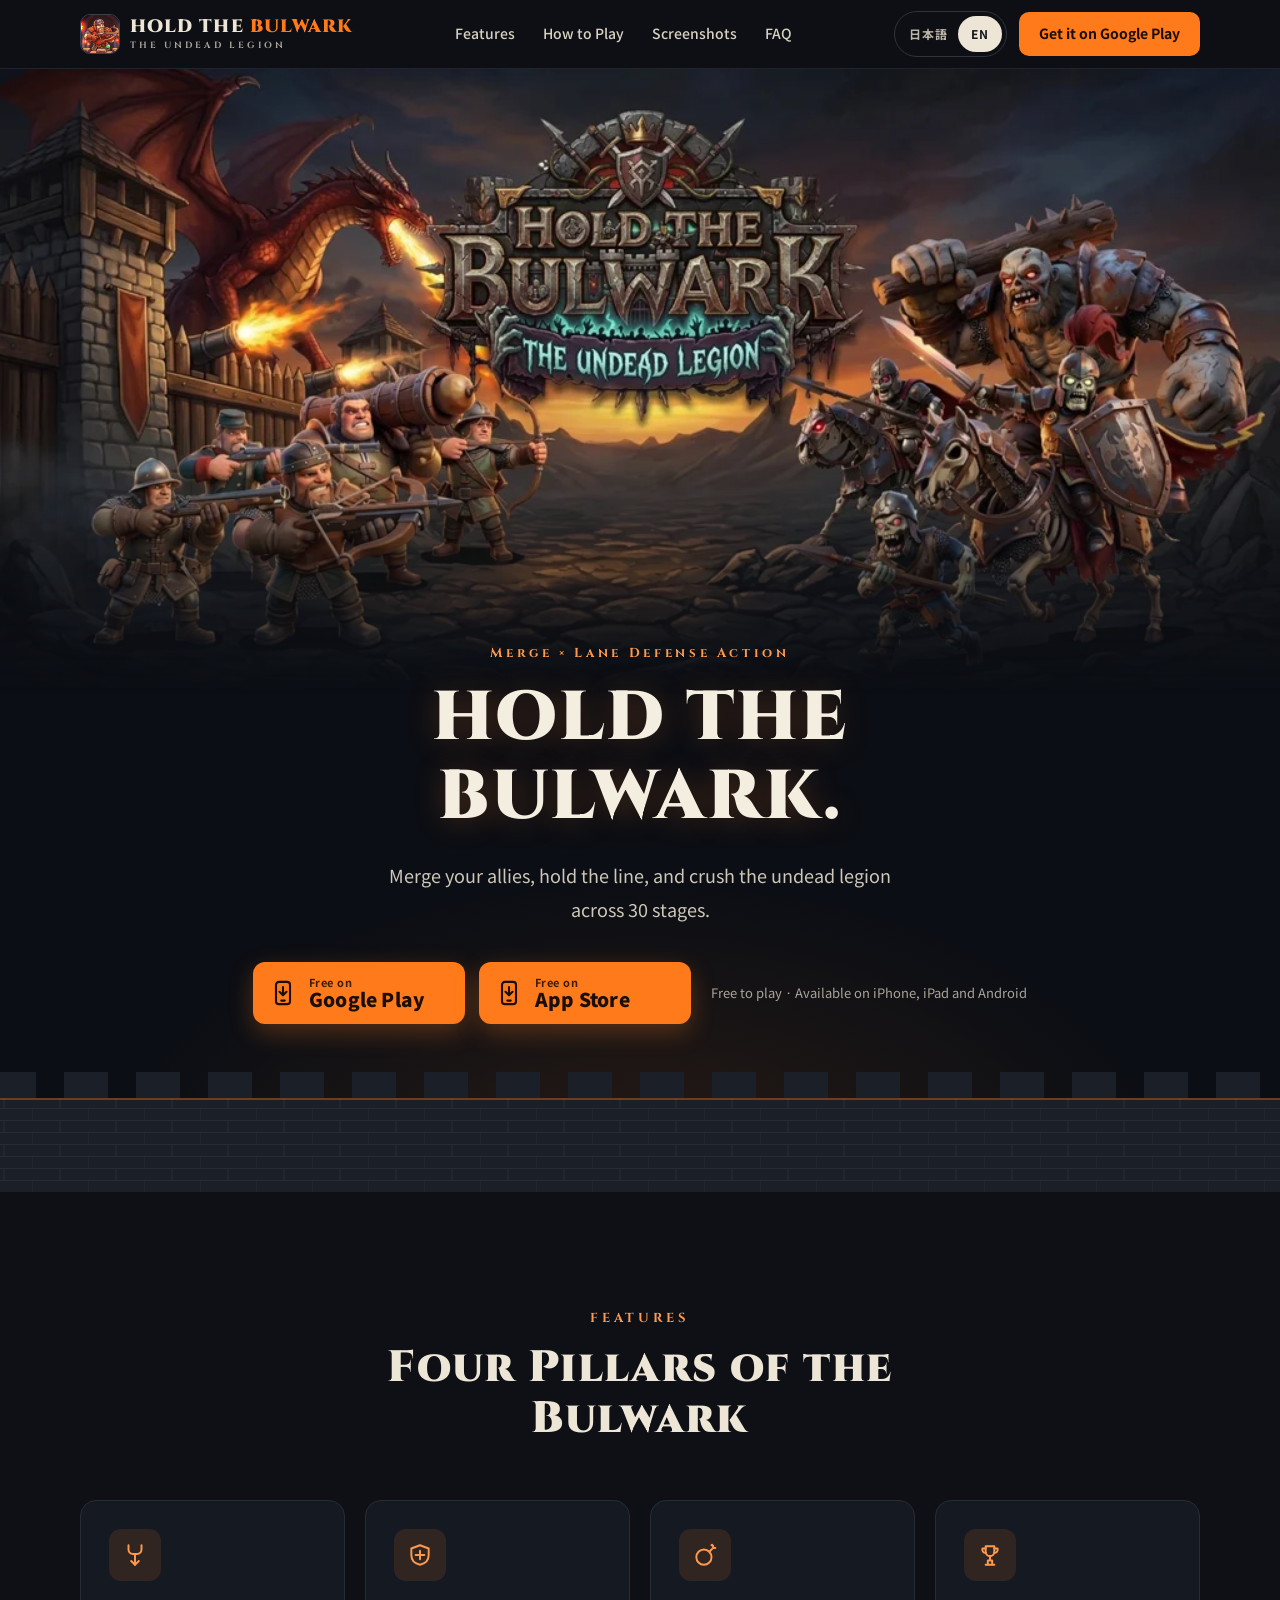
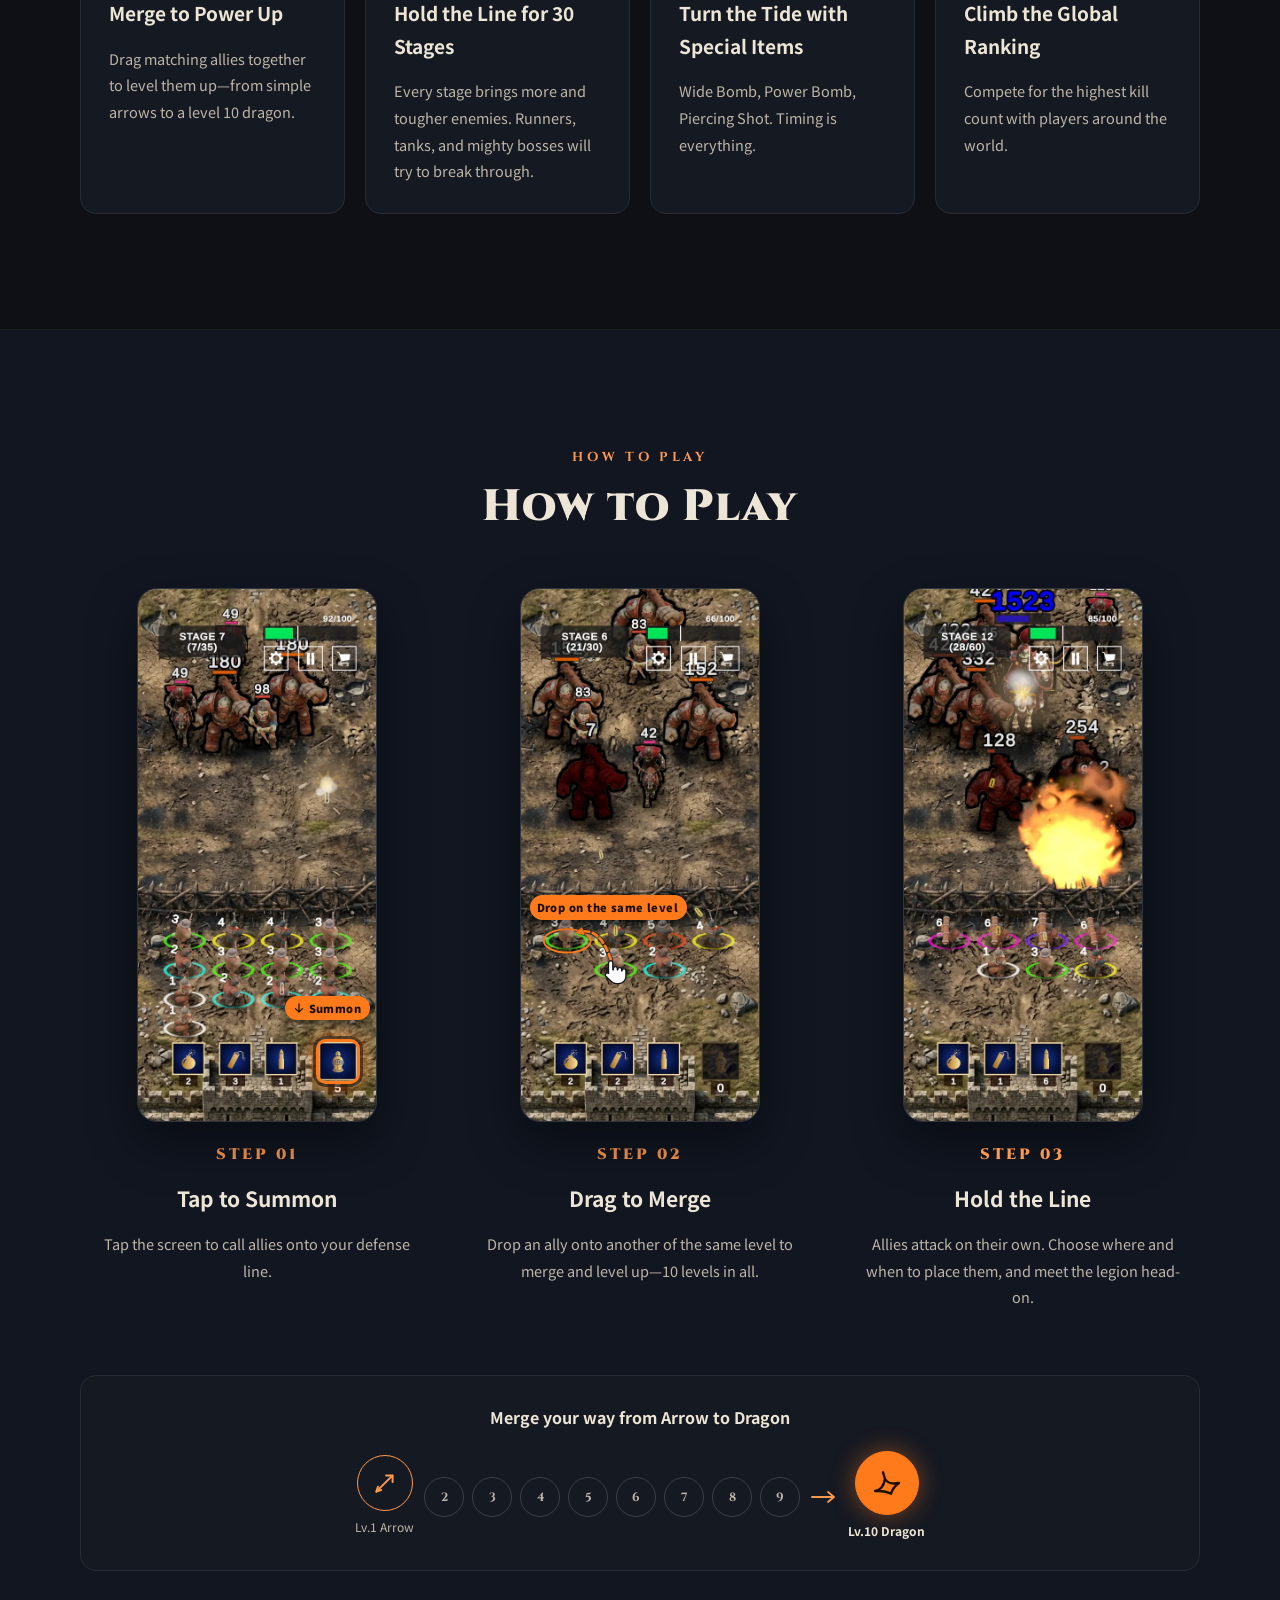
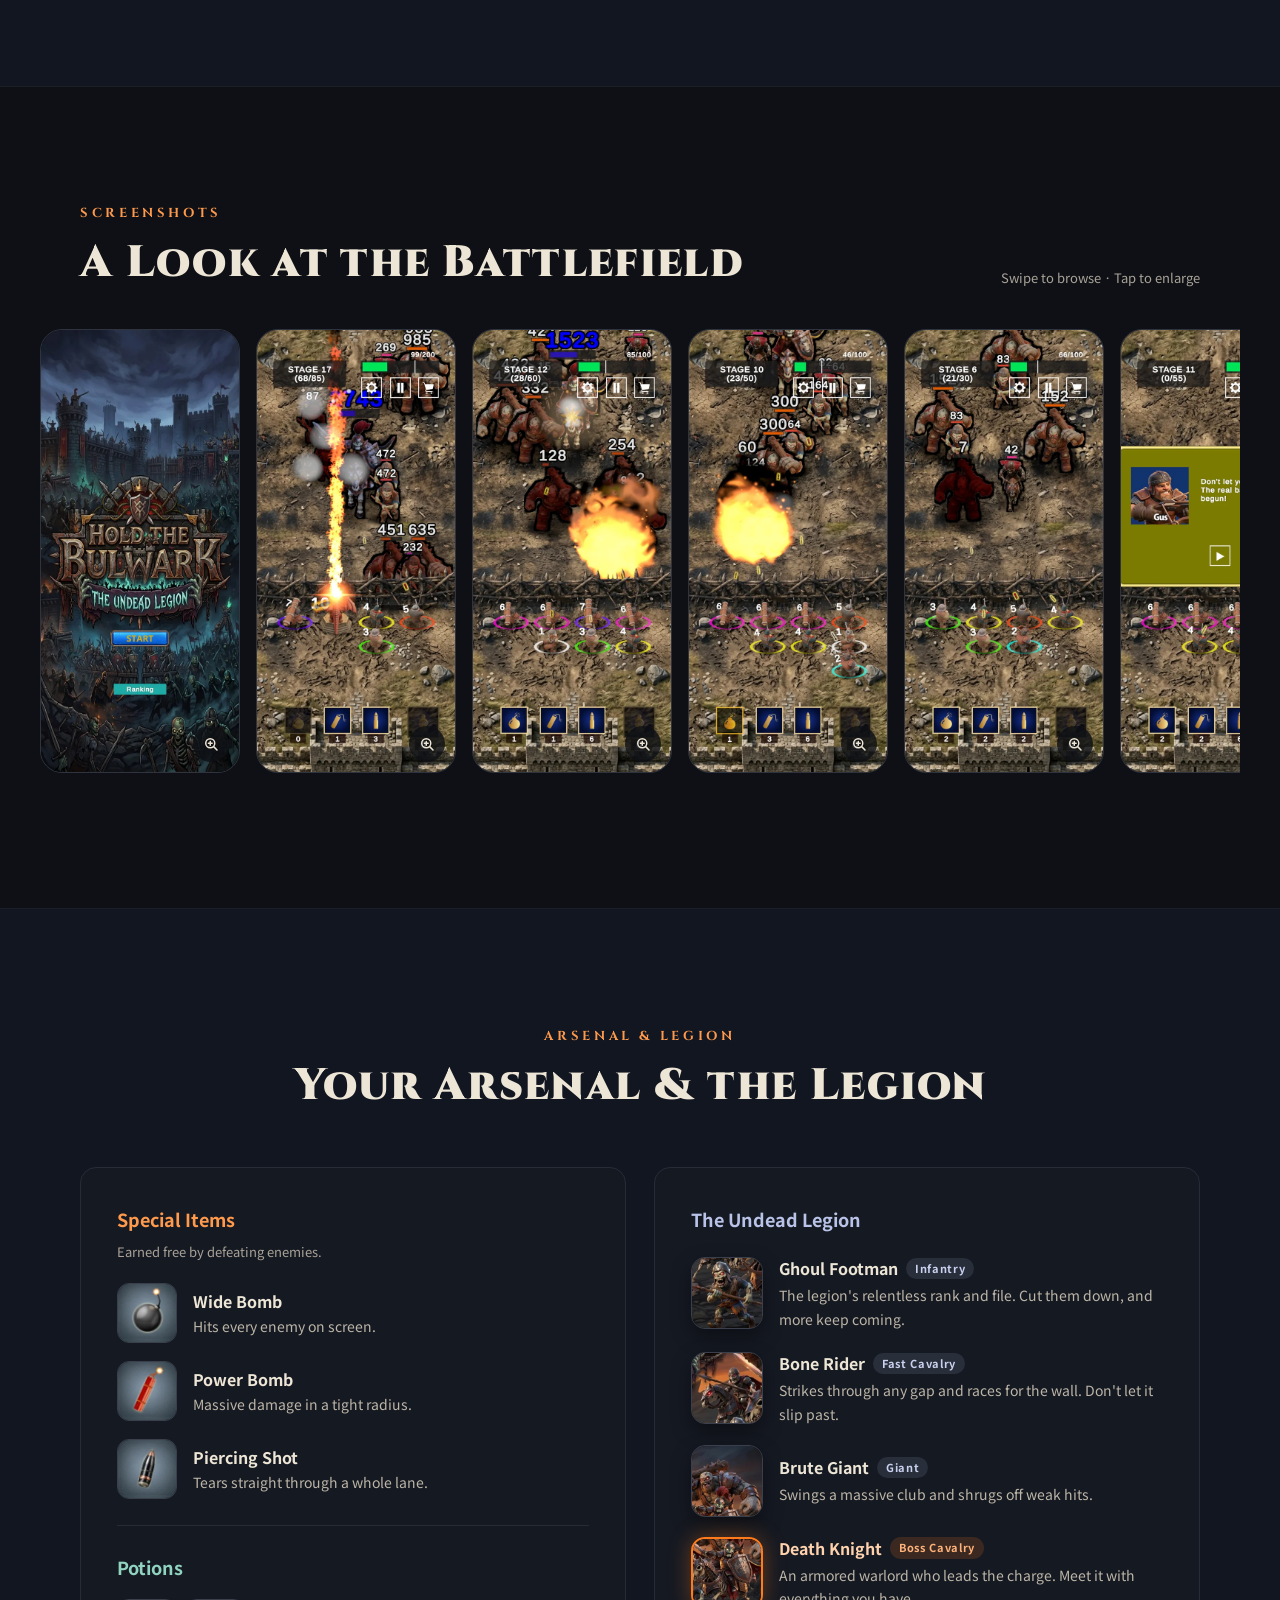
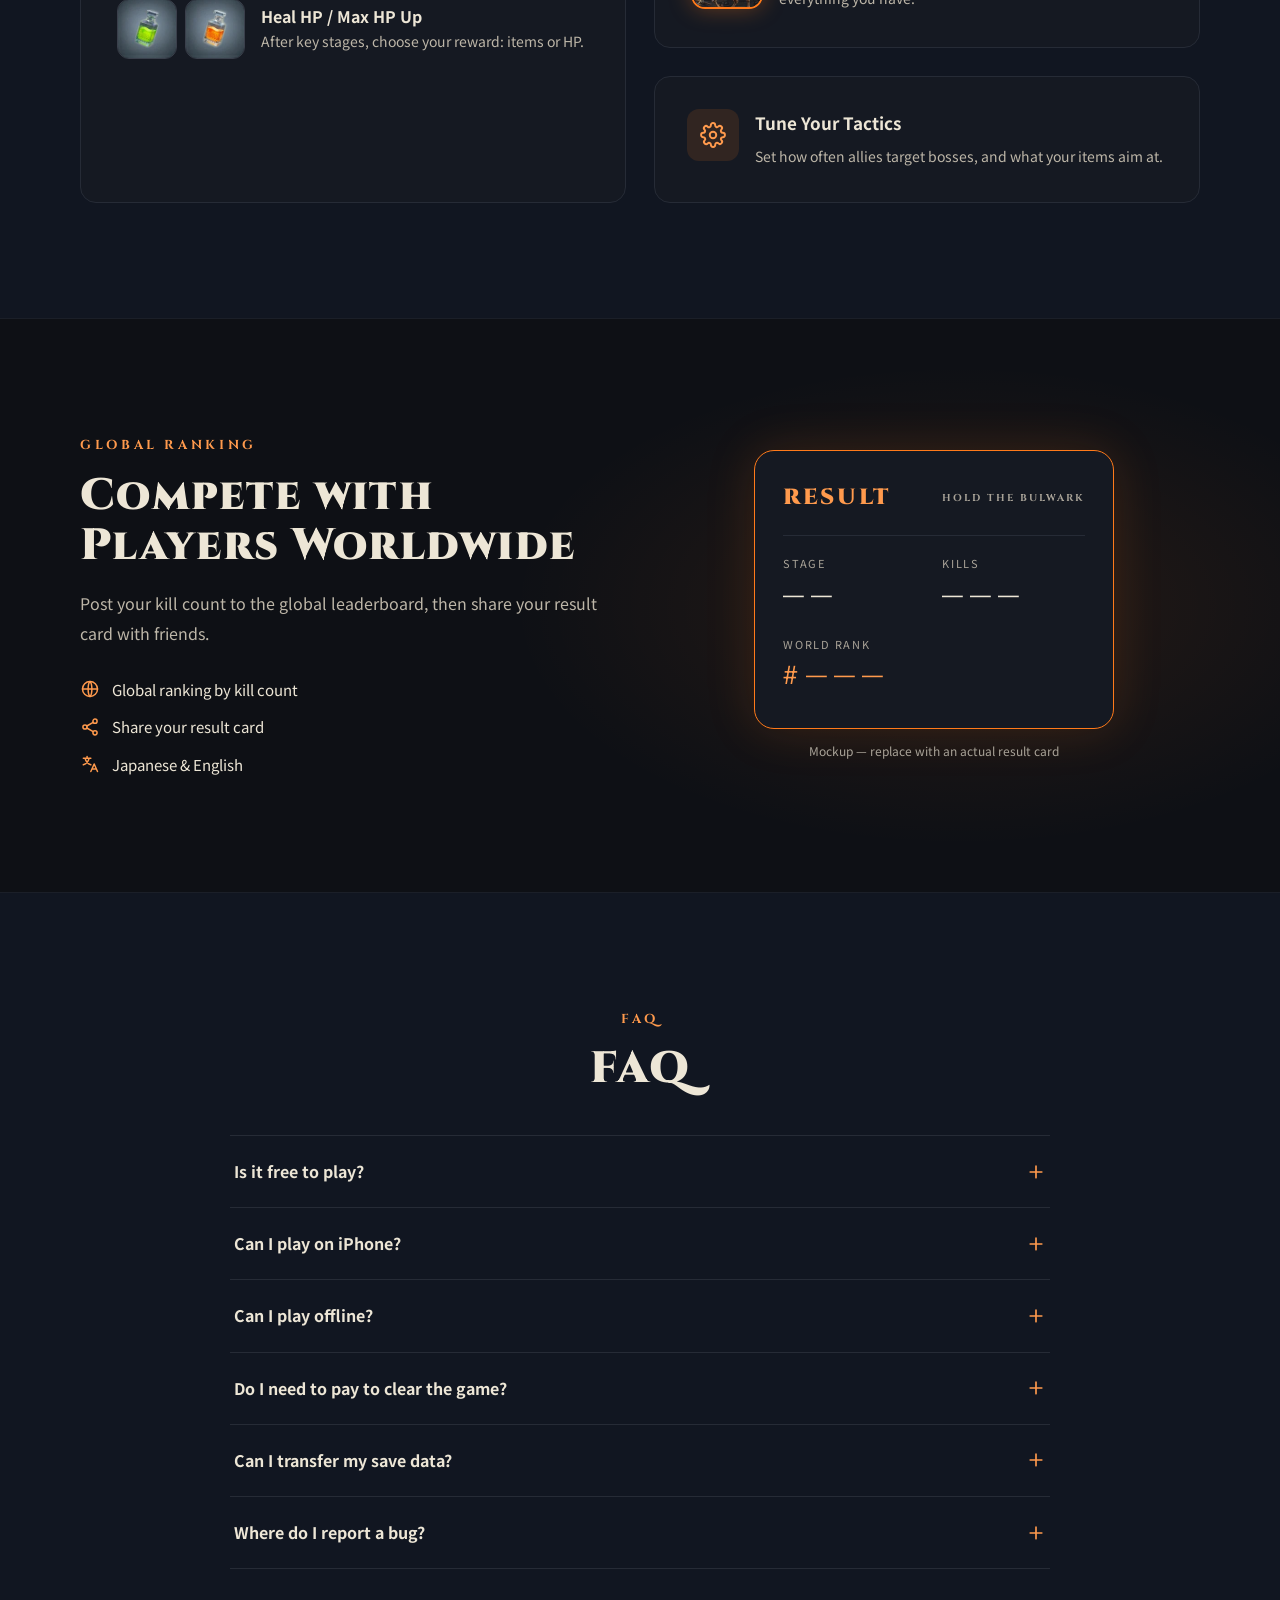
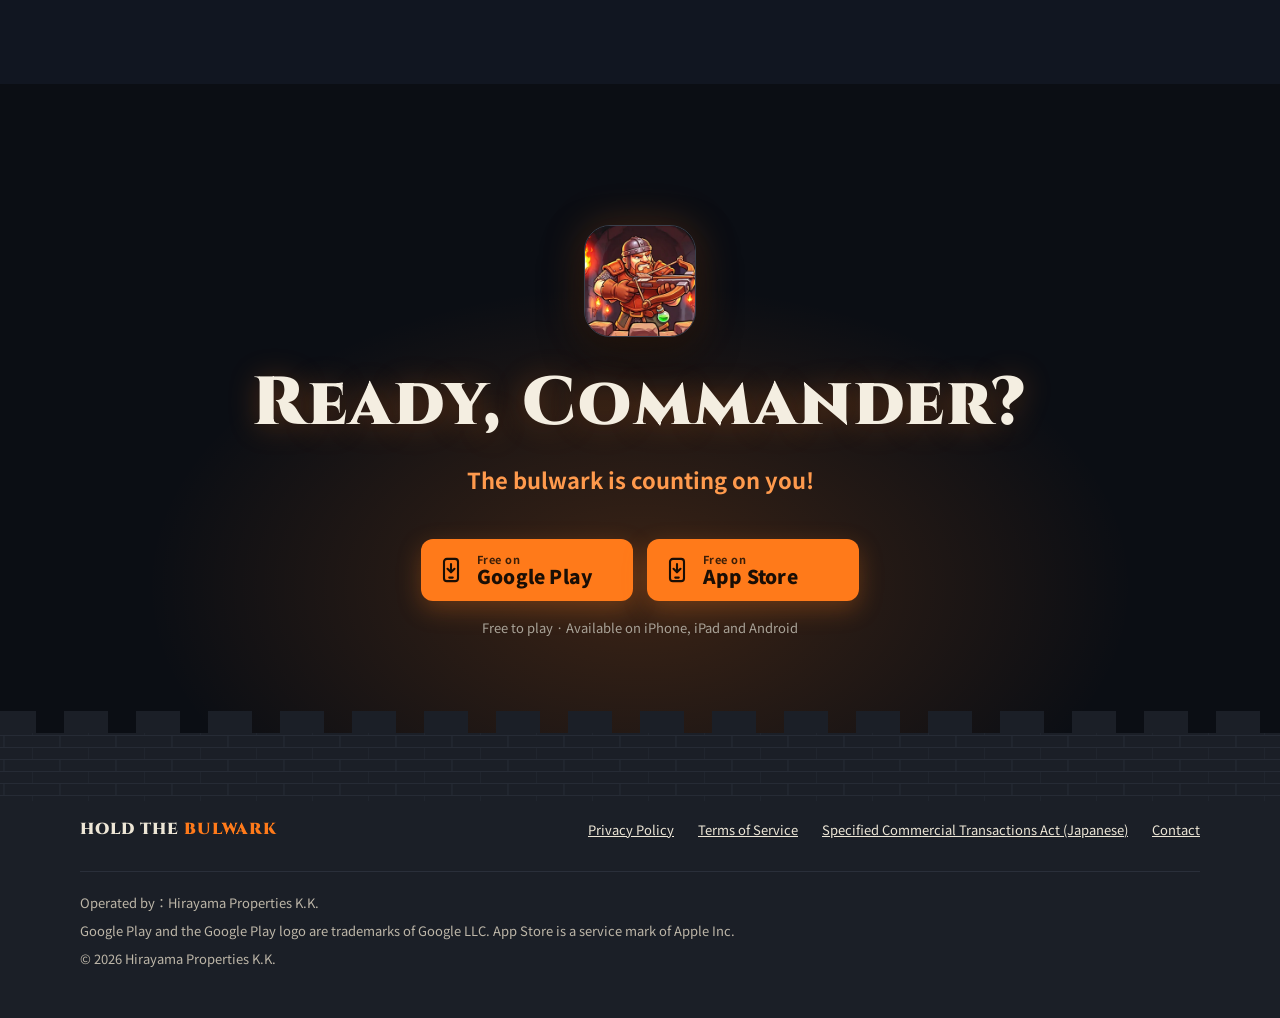
==== commit 1da29090: "Add App Store link and iOS availability App Store buttons replace the 'iOS coming soon' placeholders" ====
--- a/en/index.html
+++ b/en/index.html
@@ -3,7 +3,7 @@
 <head>
 <meta charset="utf-8">
 <meta name="viewport" content="width=device-width, initial-scale=1">
-<title>HOLD THE BULWARK: The Undead Legion | Official Site</title>
+<title>HOLD THE BULWARK: The Undead Legion | Free Merge &amp; Defense Mobile Game</title>
 <meta name="description" content="Official site of HOLD THE BULWARK: The Undead Legion, a merge × lane defense game. Merge your allies, hold the line, and crush the undead legion across 30 stages. Free to play.">
 <meta name="theme-color" content="#0E1015">
 <link rel="canonical" href="https://holdthebulwark.com/en/">
@@ -12,18 +12,20 @@
 <link rel="alternate" hreflang="x-default" href="https://holdthebulwark.com/">
 <meta property="og:type" content="website">
 <meta property="og:site_name" content="HOLD THE BULWARK">
-<meta property="og:title" content="HOLD THE BULWARK: The Undead Legion | Official Site">
+<meta property="og:title" content="HOLD THE BULWARK: The Undead Legion | Free Merge &amp; Defense Mobile Game">
 <meta property="og:description" content="Official site of HOLD THE BULWARK: The Undead Legion, a merge × lane defense game. Merge your allies, hold the line, and crush the undead legion across 30 stages. Free to play.">
 <meta property="og:url" content="https://holdthebulwark.com/en/">
 <meta property="og:image" content="https://holdthebulwark.com/assets/img/ogp.jpg">
 <meta property="og:image:width" content="1200">
 <meta property="og:image:height" content="630">
+<meta property="og:image:alt" content="Key art of HOLD THE BULWARK: The Undead Legion, showing soldiers defending the bulwark against the undead legion">
 <meta property="og:locale" content="en_US">
 <meta property="og:locale:alternate" content="ja_JP">
 <meta name="twitter:card" content="summary_large_image">
-<meta name="twitter:title" content="HOLD THE BULWARK: The Undead Legion | Official Site">
+<meta name="twitter:title" content="HOLD THE BULWARK: The Undead Legion | Free Merge &amp; Defense Mobile Game">
 <meta name="twitter:description" content="Official site of HOLD THE BULWARK: The Undead Legion, a merge × lane defense game. Merge your allies, hold the line, and crush the undead legion across 30 stages. Free to play.">
 <meta name="twitter:image" content="https://holdthebulwark.com/assets/img/ogp.jpg">
+<meta name="twitter:image:alt" content="Key art of HOLD THE BULWARK: The Undead Legion, showing soldiers defending the bulwark against the undead legion">
 <link rel="icon" href="../favicon.ico" sizes="32x32">
 <link rel="icon" href="../assets/img/icon-192.png" type="image/png" sizes="192x192">
 <link rel="apple-touch-icon" href="../assets/img/apple-touch-icon.png">
@@ -31,9 +33,9 @@
 <link rel="preconnect" href="https://fonts.gstatic.com" crossorigin>
 <link rel="stylesheet" href="https://fonts.googleapis.com/css2?family=Cinzel:wght@700;900&amp;family=Dela+Gothic+One&amp;family=Noto+Sans+JP:wght@400;500;700;900&amp;display=swap">
 <link rel="preload" as="image" href="../assets/img/key-visual.webp" fetchpriority="high">
-<link rel="stylesheet" href="../assets/css/style.css">
-<script type="application/ld+json">{"@context":"https://schema.org","@type":["VideoGame","MobileApplication"],"name":"HOLD THE BULWARK: The Undead Legion","url":"https://holdthebulwark.com/en/","description":"Official site of HOLD THE BULWARK: The Undead Legion, a merge × lane defense game. Merge your allies, hold the line, and crush the undead legion across 30 stages. Free to play.","image":"https://holdthebulwark.com/assets/img/ogp.jpg","applicationCategory":"GameApplication","genre":["Merge","Tower Defense"],"operatingSystem":"Android","gamePlatform":"Android","inLanguage":["ja","en"],"installUrl":"https://play.google.com/store/apps/details?id=com.hirayamaproperties.holdthebulwark","offers":{"@type":"Offer","price":"0","priceCurrency":"JPY"},"publisher":{"@type":"Organization","name":"Hirayama Properties K.K."}}</script>
-<script src="../assets/js/main.js" defer></script>
+<link rel="stylesheet" href="../assets/css/style.css?v=72ba3e90">
+<script type="application/ld+json">{"@context":"https://schema.org","@type":["VideoGame","MobileApplication"],"name":"HOLD THE BULWARK: The Undead Legion","url":"https://holdthebulwark.com/en/","description":"Official site of HOLD THE BULWARK: The Undead Legion, a merge × lane defense game. Merge your allies, hold the line, and crush the undead legion across 30 stages. Free to play.","image":"https://holdthebulwark.com/assets/img/ogp.jpg","applicationCategory":"GameApplication","genre":["Merge","Tower Defense"],"operatingSystem":"Android, iOS","gamePlatform":["Android","iOS"],"downloadUrl":["https://play.google.com/store/apps/details?id=com.hirayamaproperties.holdthebulwark","https://apps.apple.com/jp/app/hold-the-bulwark/id6834996538"],"inLanguage":["ja","en"],"installUrl":"https://play.google.com/store/apps/details?id=com.hirayamaproperties.holdthebulwark","offers":{"@type":"Offer","price":"0","priceCurrency":"JPY"},"publisher":{"@type":"Organization","name":"Hirayama Properties K.K.","url":"https://holdthebulwark.com/"},"screenshot":["https://holdthebulwark.com/assets/img/shot-s07.webp","https://holdthebulwark.com/assets/img/shot-s06.webp","https://holdthebulwark.com/assets/img/shot-s12.webp","https://holdthebulwark.com/assets/img/shot-shop.webp"],"isAccessibleForFree":true}</script>
+<script src="../assets/js/main.js?v=1942fcff" defer></script>
 </head>
 <body>
 <div lang="en" class="root lang-en" style="background: #0E1015; color: #EDE6D6; font-family: 'Noto Sans JP', system-ui, sans-serif; font-size: 16px; line-height: 1.7; overflow-x: clip; position: relative">
@@ -97,12 +99,12 @@
 <svg width="28" height="28" viewBox="0 0 24 24" fill="none" stroke="currentColor" stroke-width="1.8" stroke-linecap="round" stroke-linejoin="round" aria-hidden="true"><rect x="6" y="2.5" width="12" height="19" rx="2.5"></rect><path d="M12 7v7M9 11l3 3 3-3M10.5 18.5h3"></path></svg>
 <span class="store-tx"><small>Free on</small><strong>Google Play</strong></span>
 </a>
-<span class="store-btn off" aria-label="App Store version coming soon">
-<svg width="28" height="28" viewBox="0 0 24 24" fill="none" stroke="currentColor" stroke-width="1.8" stroke-linecap="round" stroke-linejoin="round" aria-hidden="true"><rect x="6" y="2.5" width="12" height="19" rx="2.5"></rect><circle cx="12" cy="11" r="3.5"></circle><path d="M12 9.3V11l1.2 1M10.5 18.5h3"></path></svg>
-<span class="store-tx"><small>iPhone / iPad</small><strong>iOS coming soon</strong></span>
-</span>
-</div>
-<span style="font-size: 13px; color: #A9A398">Free to play · iOS coming soon</span>
+<a class="store-btn" href="https://apps.apple.com/jp/app/hold-the-bulwark/id6834996538" target="_blank" rel="noopener" aria-label="Download on the App Store">
+<svg width="28" height="28" viewBox="0 0 24 24" fill="none" stroke="currentColor" stroke-width="1.8" stroke-linecap="round" stroke-linejoin="round" aria-hidden="true"><rect x="6" y="2.5" width="12" height="19" rx="2.5"></rect><path d="M12 7v7M9 11l3 3 3-3M10.5 18.5h3"></path></svg>
+<span class="store-tx"><small>Free on</small><strong>App Store</strong></span>
+</a>
+</div>
+<span style="font-size: 13px; color: #A9A398">Free to play · Available on iPhone, iPad and Android</span>
 </div>
 </div>
 </div>
@@ -355,7 +357,7 @@
 </div>
 <div class="faq reveal" style="border-top: 1px solid #262B36">
 <details><summary>Is it free to play?<svg class="chev" width="20" height="20" viewBox="0 0 24 24" fill="none" stroke="currentColor" stroke-width="2" stroke-linecap="round" aria-hidden="true"><path d="M12 5v14M5 12h14"></path></svg></summary><p>Yes. The game is free to play. You can optionally watch ads for bonuses, and optional in-app purchases are available.</p></details>
-<details><summary>Can I play on iPhone?<svg class="chev" width="20" height="20" viewBox="0 0 24 24" fill="none" stroke="currentColor" stroke-width="2" stroke-linecap="round" aria-hidden="true"><path d="M12 5v14M5 12h14"></path></svg></summary><p>The game is currently available on Android (Google Play). An iOS version is in preparation.</p></details>
+<details><summary>Can I play on iPhone?<svg class="chev" width="20" height="20" viewBox="0 0 24 24" fill="none" stroke="currentColor" stroke-width="2" stroke-linecap="round" aria-hidden="true"><path d="M12 5v14M5 12h14"></path></svg></summary><p>Yes! The game is available on iPhone and iPad via the App Store, and on Android via Google Play.</p></details>
 <details><summary>Can I play offline?<svg class="chev" width="20" height="20" viewBox="0 0 24 24" fill="none" stroke="currentColor" stroke-width="2" stroke-linecap="round" aria-hidden="true"><path d="M12 5v14M5 12h14"></path></svg></summary><p>Yes, you can play offline. The global ranking, ads, and in-app purchases require an internet connection.</p></details>
 <details><summary>Do I need to pay to clear the game?<svg class="chev" width="20" height="20" viewBox="0 0 24 24" fill="none" stroke="currentColor" stroke-width="2" stroke-linecap="round" aria-hidden="true"><path d="M12 5v14M5 12h14"></path></svg></summary><p>Special items drop for free when you defeat enemies. Watching ads and in-app purchases are entirely optional.</p></details>
 <details><summary>Can I transfer my save data?<svg class="chev" width="20" height="20" viewBox="0 0 24 24" fill="none" stroke="currentColor" stroke-width="2" stroke-linecap="round" aria-hidden="true"><path d="M12 5v14M5 12h14"></path></svg></summary><p>Sorry, transferring save data is not currently supported.</p></details>
@@ -380,12 +382,12 @@
 <svg width="28" height="28" viewBox="0 0 24 24" fill="none" stroke="currentColor" stroke-width="1.8" stroke-linecap="round" stroke-linejoin="round" aria-hidden="true"><rect x="6" y="2.5" width="12" height="19" rx="2.5"></rect><path d="M12 7v7M9 11l3 3 3-3M10.5 18.5h3"></path></svg>
 <span class="store-tx"><small>Free on</small><strong>Google Play</strong></span>
 </a>
-<span class="store-btn off" aria-label="App Store version coming soon">
-<svg width="28" height="28" viewBox="0 0 24 24" fill="none" stroke="currentColor" stroke-width="1.8" stroke-linecap="round" stroke-linejoin="round" aria-hidden="true"><rect x="6" y="2.5" width="12" height="19" rx="2.5"></rect><circle cx="12" cy="11" r="3.5"></circle><path d="M12 9.3V11l1.2 1M10.5 18.5h3"></path></svg>
-<span class="store-tx"><small>iPhone / iPad</small><strong>iOS coming soon</strong></span>
-</span>
-</div>
-<p style="margin: 16px 0 0; font-size: 13px; color: #A9A398">Free to play · iOS coming soon</p>
+<a class="store-btn" href="https://apps.apple.com/jp/app/hold-the-bulwark/id6834996538" target="_blank" rel="noopener" aria-label="Download on the App Store">
+<svg width="28" height="28" viewBox="0 0 24 24" fill="none" stroke="currentColor" stroke-width="1.8" stroke-linecap="round" stroke-linejoin="round" aria-hidden="true"><rect x="6" y="2.5" width="12" height="19" rx="2.5"></rect><path d="M12 7v7M9 11l3 3 3-3M10.5 18.5h3"></path></svg>
+<span class="store-tx"><small>Free on</small><strong>App Store</strong></span>
+</a>
+</div>
+<p style="margin: 16px 0 0; font-size: 13px; color: #A9A398">Free to play · Available on iPhone, iPad and Android</p>
 </div>
 <svg aria-hidden="true" viewBox="0 0 1440 90" preserveAspectRatio="xMidYMax slice" style="display: block; width: 100%; height: 90px; position: relative; z-index: 1">
 <rect x="0" y="0" width="1440" height="22" fill="url(#merlon)"></rect>
@@ -422,6 +424,6 @@
 </div>
 
 </div>
-<script>window.BULWARK = {"lang":"en","appStoreUrl":"","ctaIos":"Download on the App Store","prev":"Previous image","next":"Next image"};</script>
+<script>window.BULWARK = {"lang":"en","appStoreUrl":"https://apps.apple.com/jp/app/hold-the-bulwark/id6834996538","ctaIos":"Download on the App Store","prev":"Previous image","next":"Next image"};</script>
 </body>
 </html>
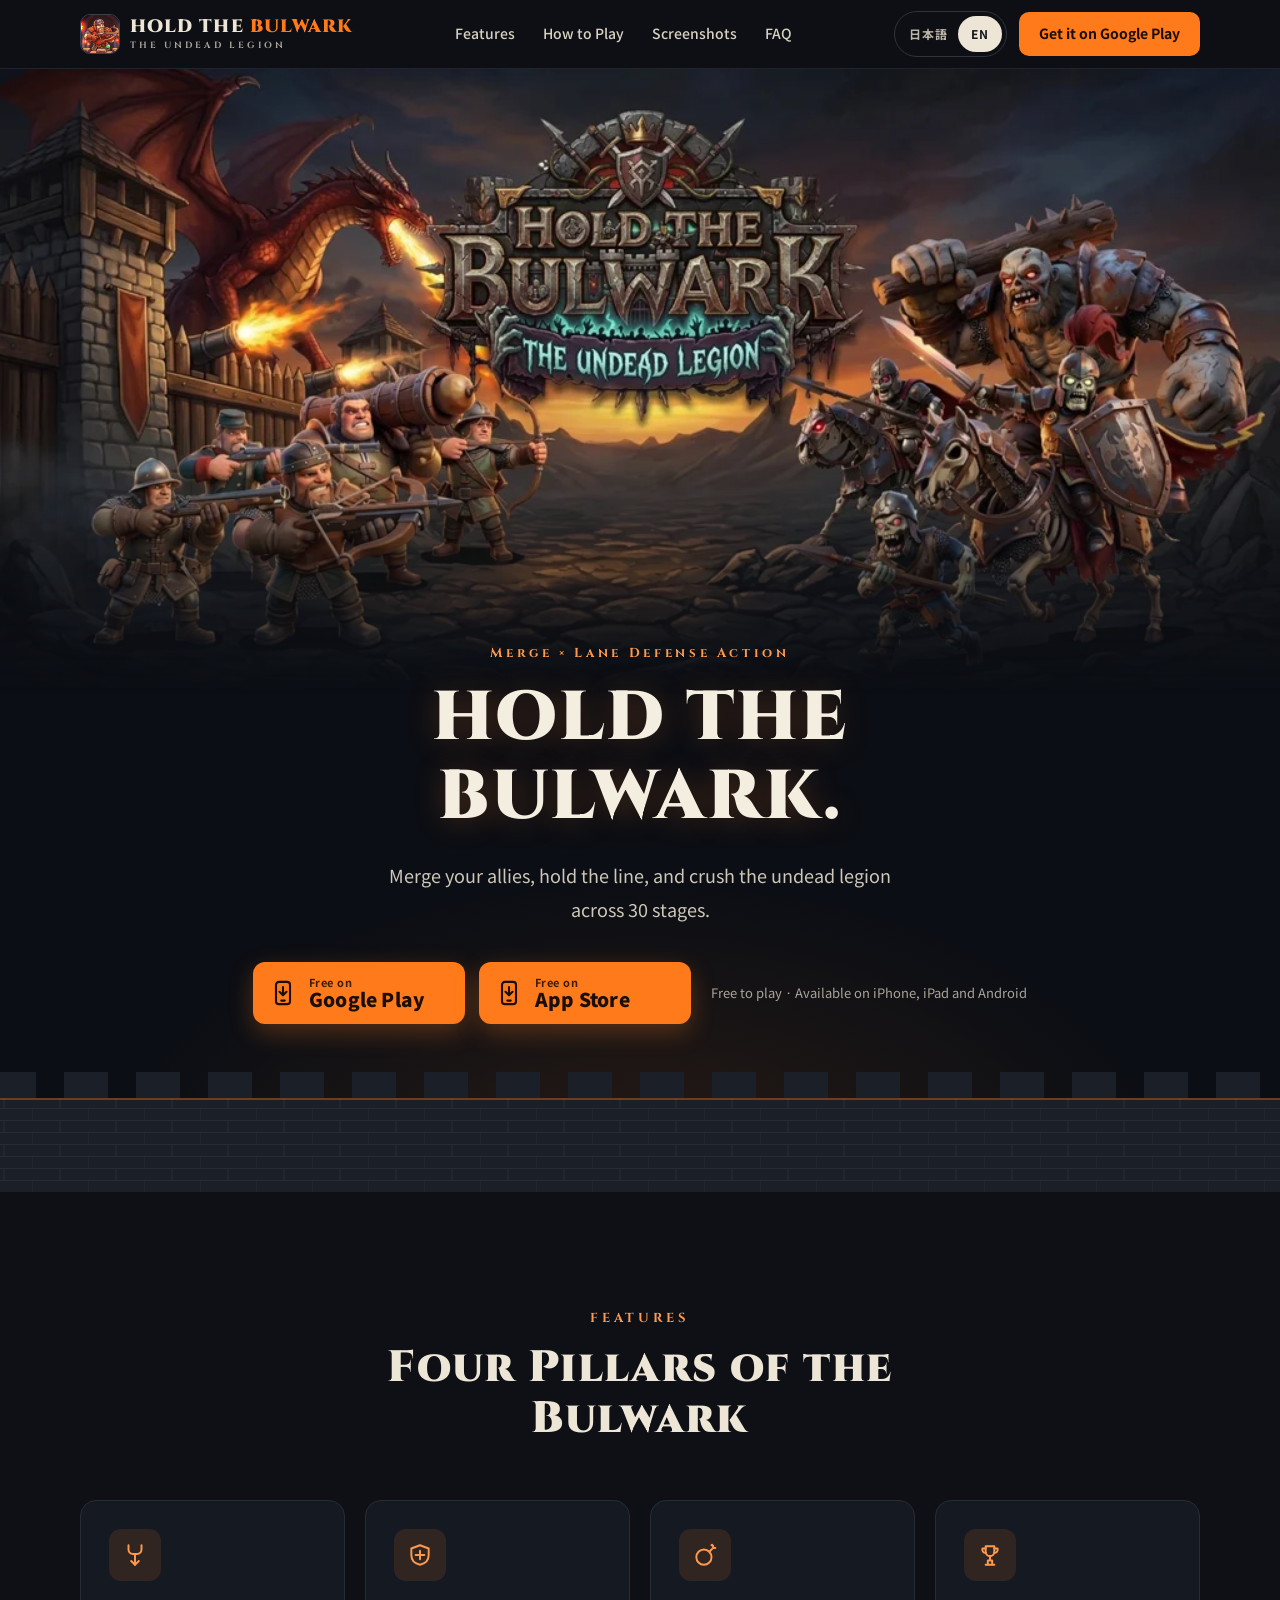
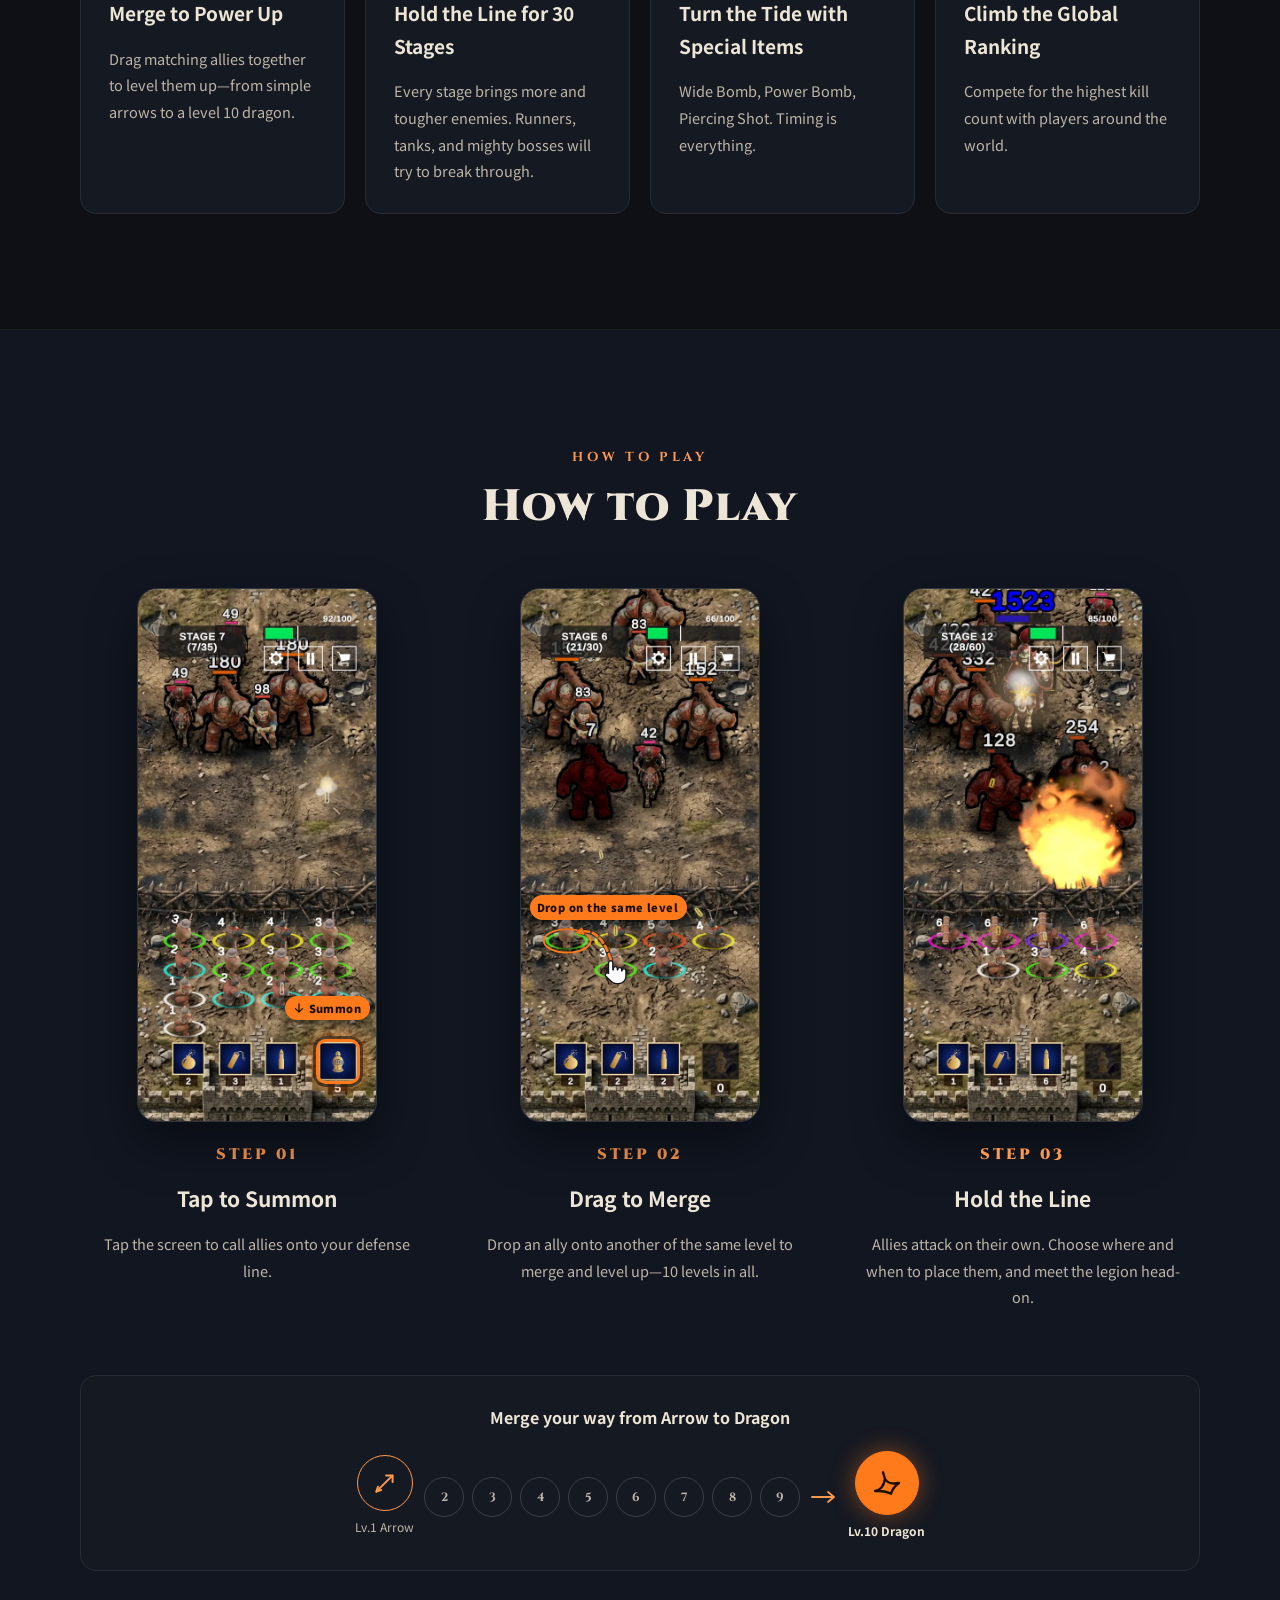
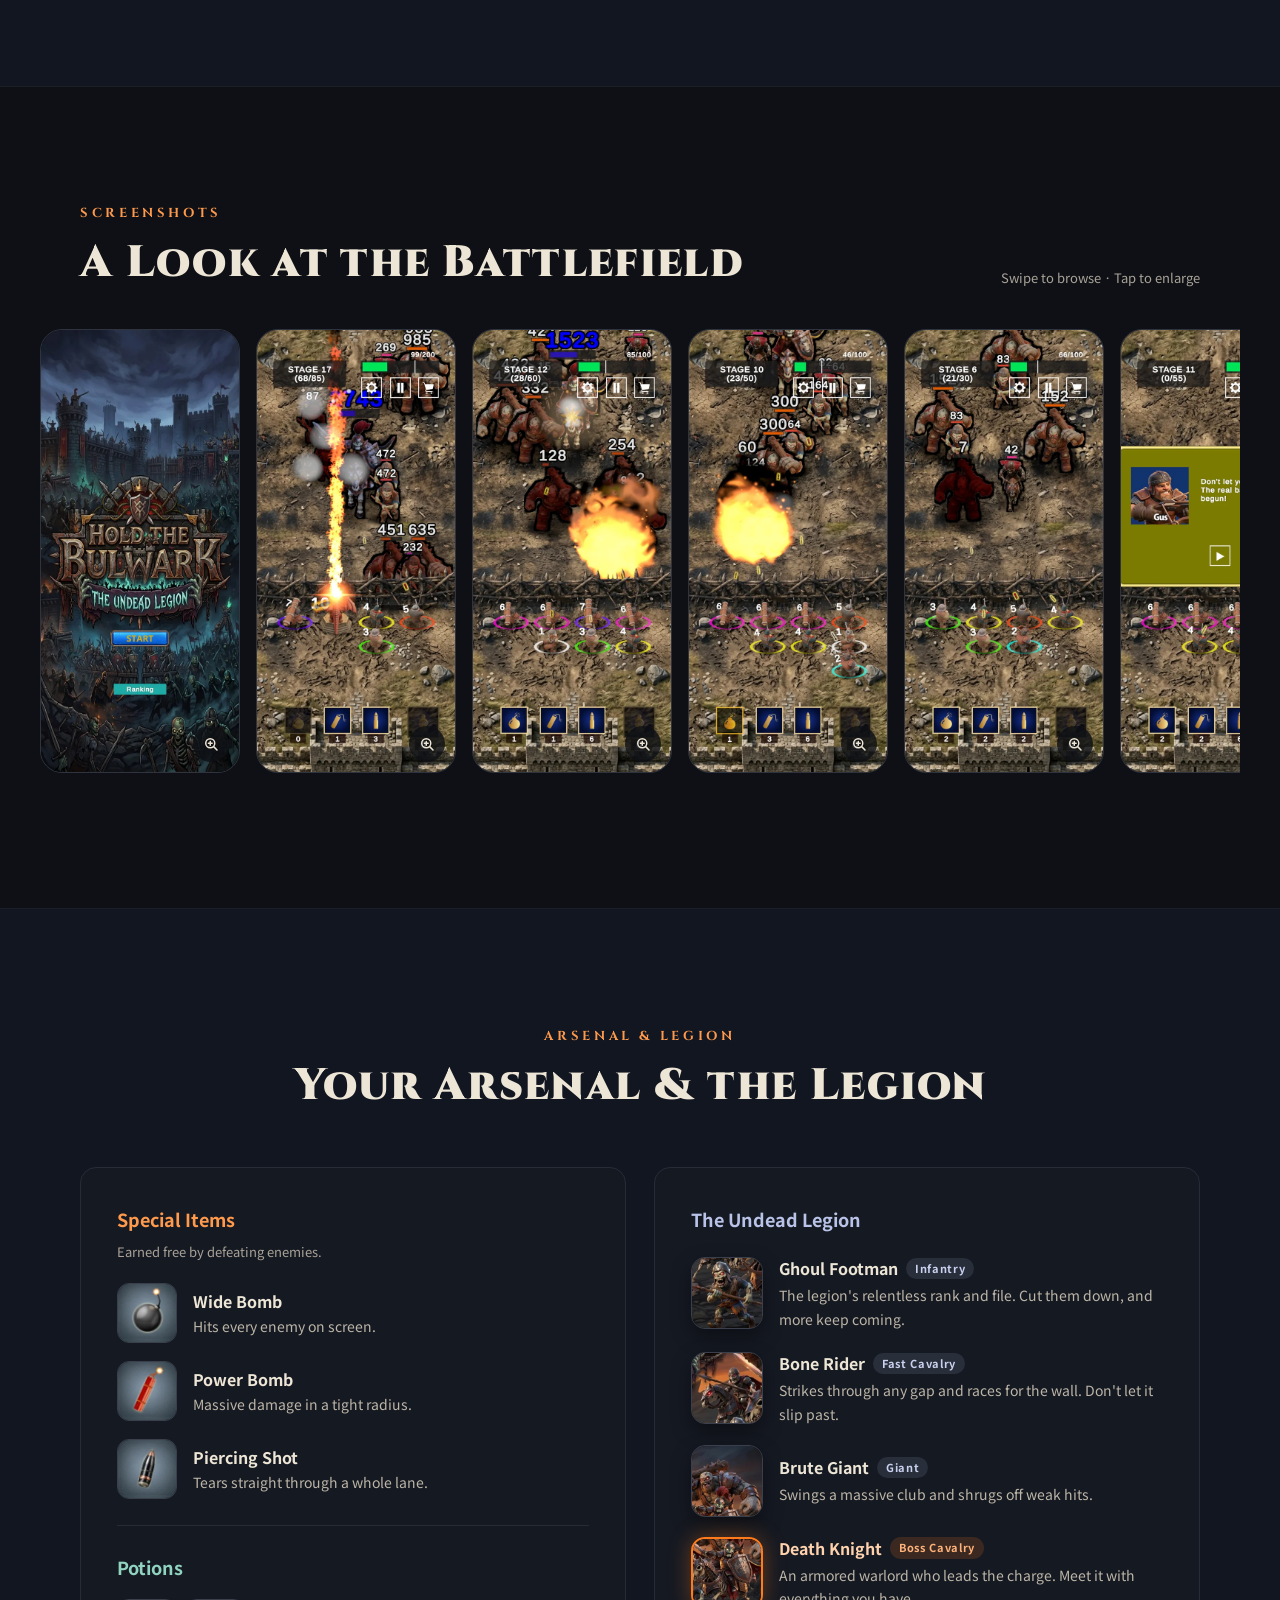
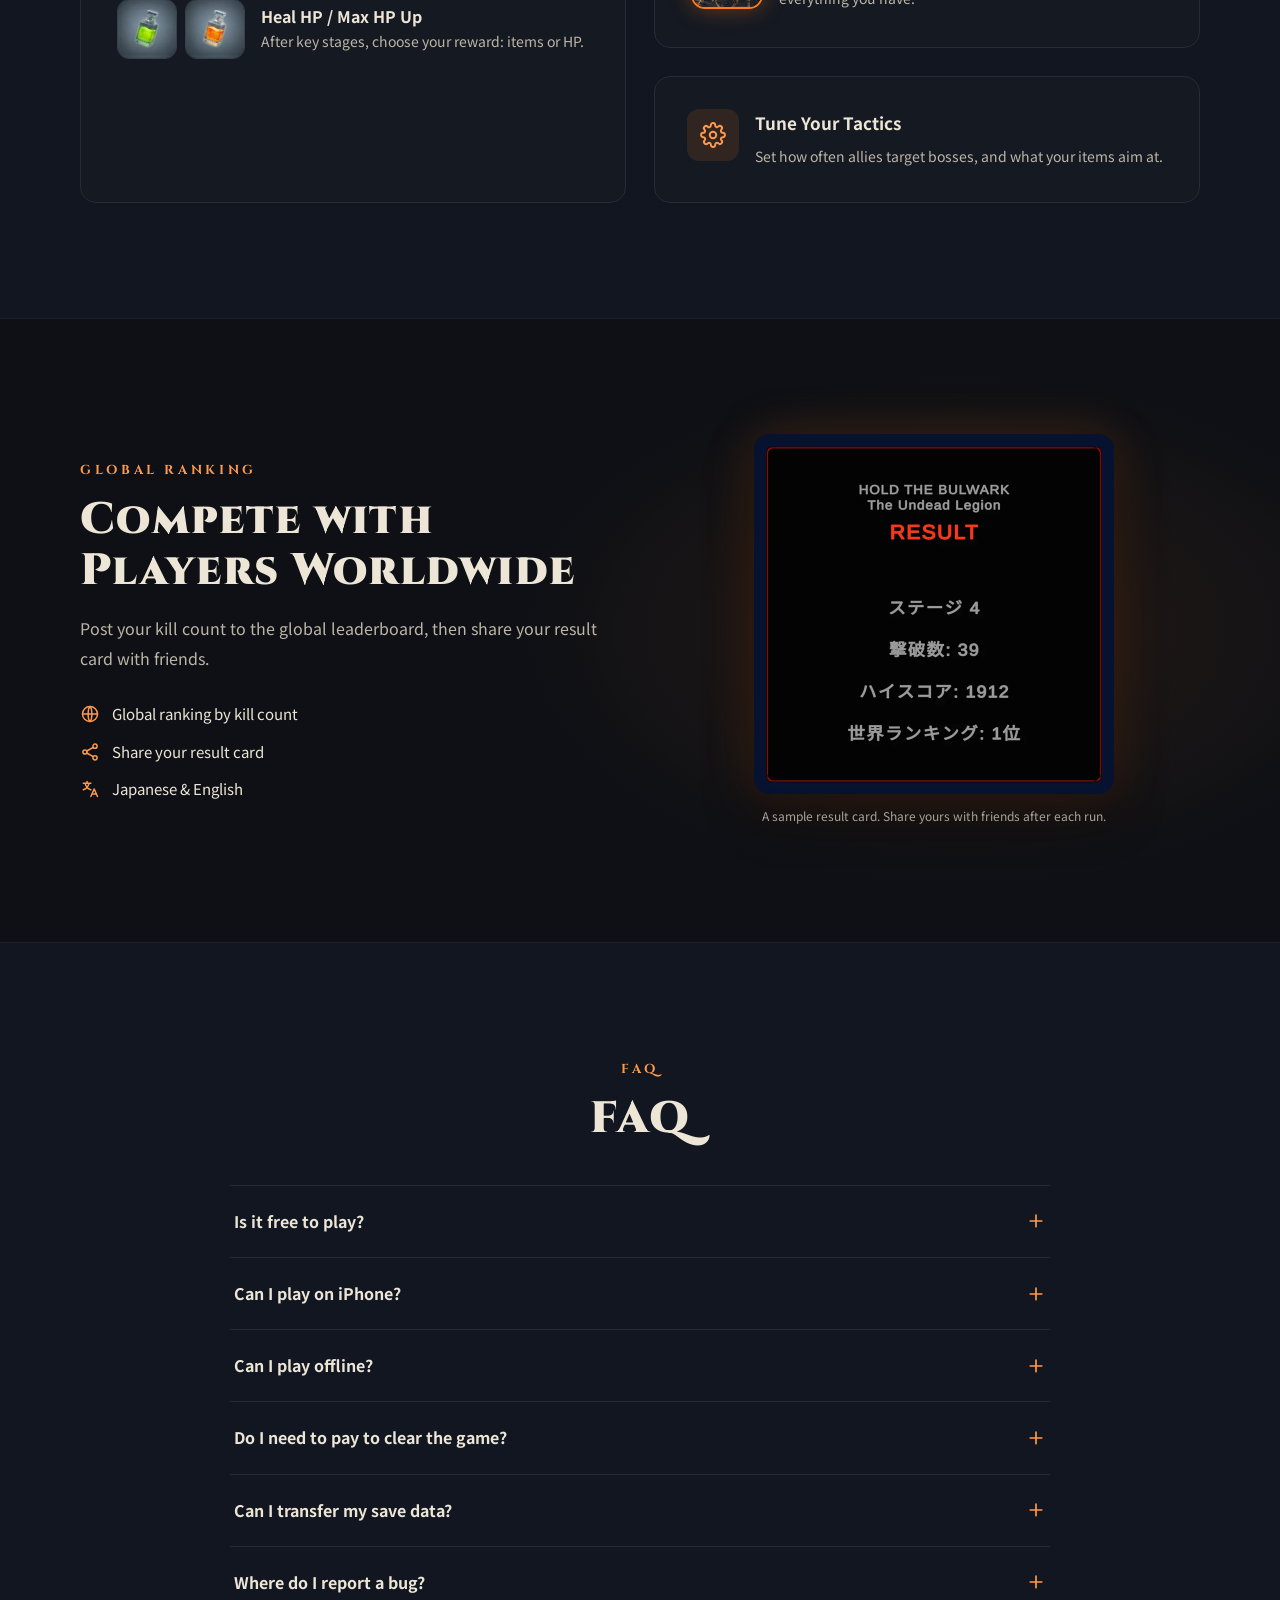
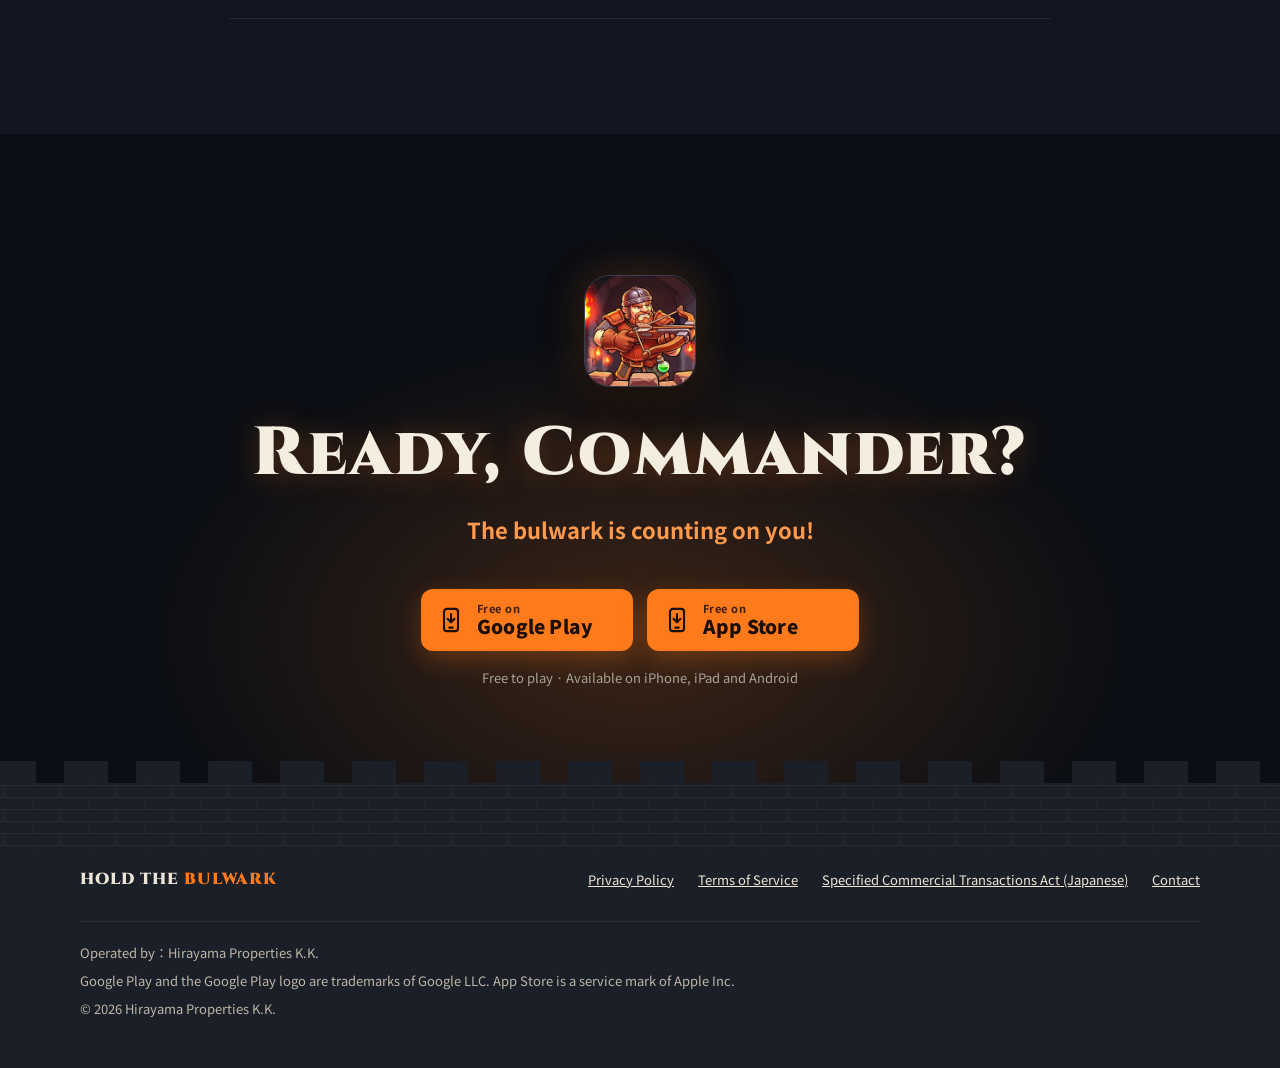
==== commit 18ad297f: "Use the real result card in the ranking section Co-Authored-By: Claude Opus 5.5 <noreply@anthropic.c" ====
--- a/en/index.html
+++ b/en/index.html
@@ -331,19 +331,8 @@
 </div>
 </div>
 <div class="reveal" style="display: flex; flex-direction: column; align-items: center; gap: 12px">
-<div style="width: 100%; max-width: 360px; border-radius: 20px; padding: 28px; background: #151922; border: 1px solid #FF7A1A; box-shadow: 0 0 50px rgba(255,122,26,0.15)">
-<div style="display: flex; justify-content: space-between; align-items: center">
-<span class="logo" style="font-weight: 900; font-size: 22px; letter-spacing: 0.12em; color: #FF9A4D">RESULT</span>
-<span class="logo" style="font-size: 10px; letter-spacing: 0.2em; color: #A9A398; font-weight: 700">HOLD THE BULWARK</span>
-</div>
-<div style="height: 1px; background: #262B36; margin: 18px 0"></div>
-<div style="display: grid; grid-template-columns: repeat(2, minmax(0, 1fr)); gap: 16px">
-<div><p style="margin: 0; font-size: 11px; letter-spacing: 0.16em; color: #A9A398">STAGE</p><p class="logo" style="margin: 2px 0 0; font-size: 26px; font-weight: 900">— —</p></div>
-<div><p style="margin: 0; font-size: 11px; letter-spacing: 0.16em; color: #A9A398">KILLS</p><p class="logo" style="margin: 2px 0 0; font-size: 26px; font-weight: 900">— — —</p></div>
-<div style="grid-column: span 2"><p style="margin: 0; font-size: 11px; letter-spacing: 0.16em; color: #A9A398">WORLD RANK</p><p class="logo" style="margin: 2px 0 0; font-size: 26px; font-weight: 900; color: #FF9A4D"># — — —</p></div>
-</div>
-</div>
-<p style="margin: 0; font-size: 12px; color: #A9A398">Mockup — replace with an actual result card</p>
+<img src="/assets/img/result-card.webp" alt="Result card showing the stage, kills, high score, and world ranking" width="360" height="360" loading="lazy" style="display: block; width: 100%; max-width: 360px; height: auto; aspect-ratio: 1 / 1; border-radius: 16px; box-shadow: 0 0 50px rgba(255,122,26,0.18), 0 20px 50px rgba(0,0,0,0.45)">
+<p style="margin: 0; font-size: 12px; color: #A9A398">A sample result card. Share yours with friends after each run.</p>
 </div>
 </div>
 </section>
